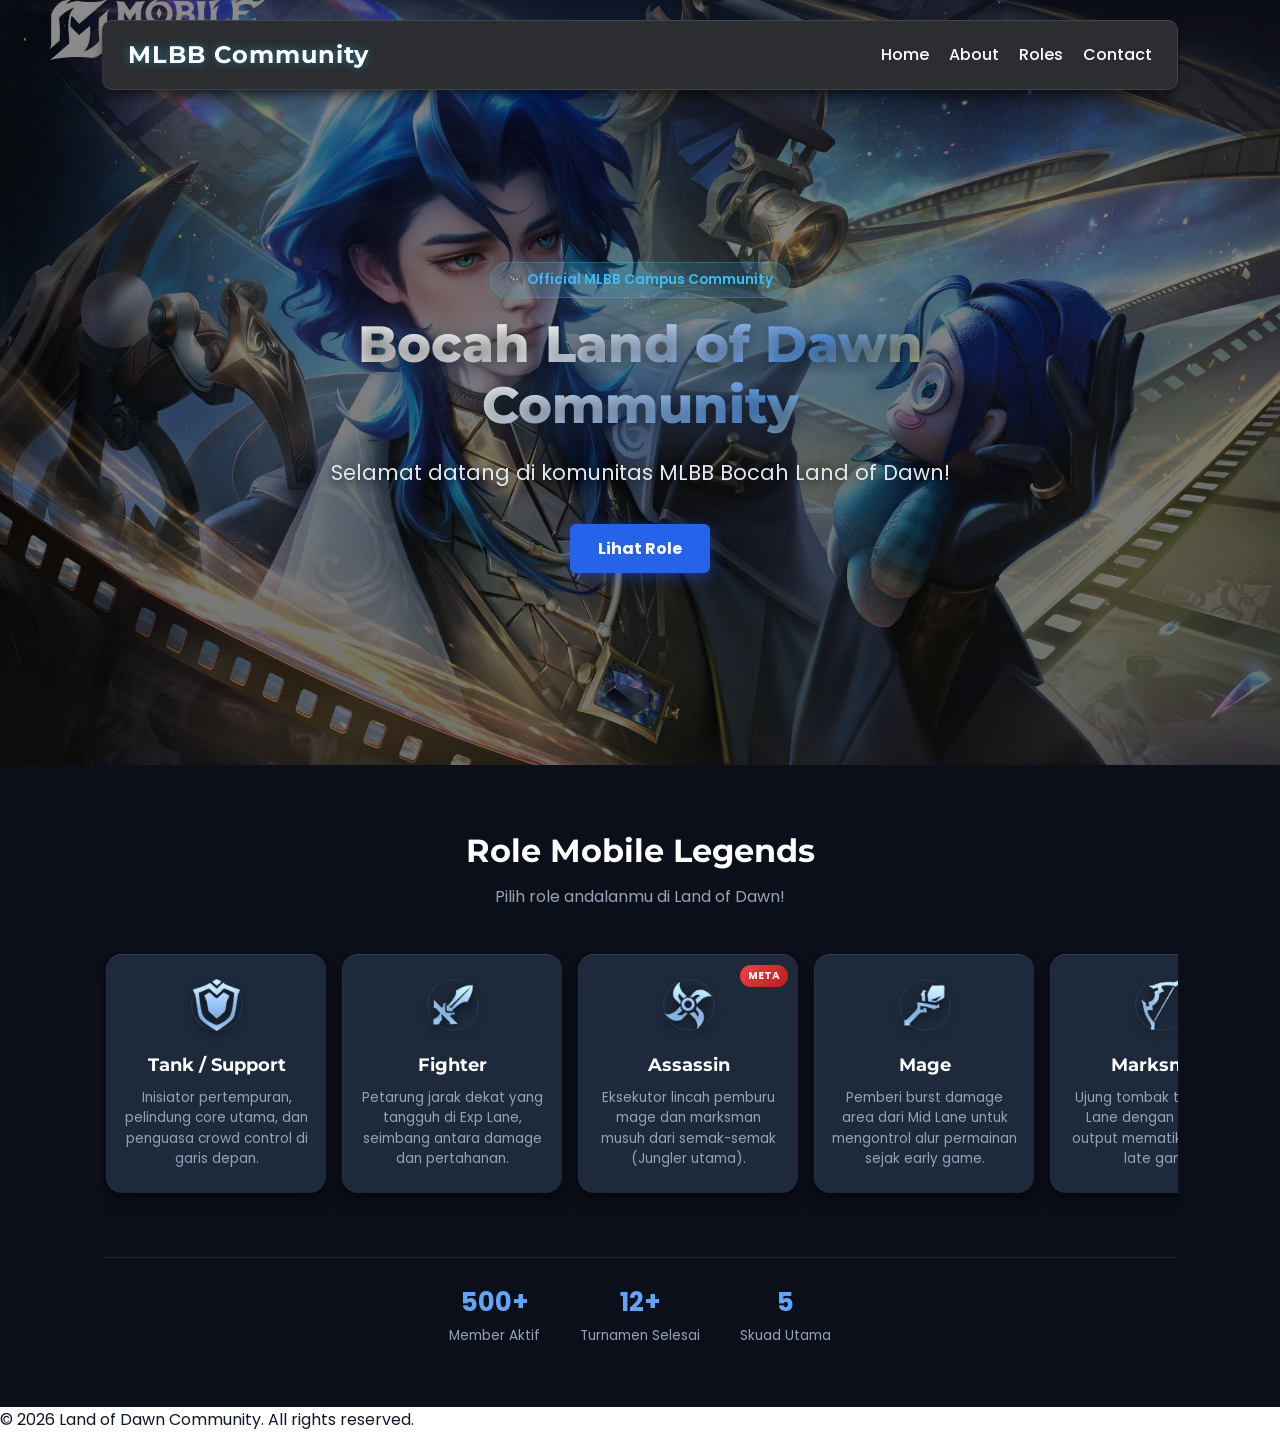
==== index.html @ 5ac80a94 "Selesaikan hero title gradient dan section roles" ====
<!DOCTYPE html>
<html lang="id">
<head>
    <meta charset="UTF-8">
    <meta name="viewport" content="width=device-width, initial-scale=1.0">
    <title>Land of Dawn Community</title>
    <!-- Google Fonts (Poppins & Montserrat) -->
    <link rel="preconnect" href="https://fonts.googleapis.com">
    <link rel="preconnect" href="https://fonts.gstatic.com" crossorigin>
    <link href="https://fonts.googleapis.com/css2?family=Montserrat:wght@700;800&family=Poppins:wght@400;500;600;700&display=swap" rel="stylesheet">
    <link rel="stylesheet" href="style.css">
</head>
<body>

    <!-- SECTION 1: HERO & NAVBAR (Tugas Kamu) -->
    <header class="hero-section">
        <nav class="navbar navbar-timbul">
            <div class="logo">MLBB Community</div>
            <ul class="nav-links">
                <li><a href="#home">Home</a></li>
                <li><a href="#about">About</a></li>
                <li><a href="#roles">Roles</a></li>
                <li><a href="#contact">Contact</a></li>
            </ul>
        </nav>
        <div class="hero-content">
            <span class="badge">🎮 Official MLBB Campus Community</span>
            <h1 class="hero-title">
    Bocah Land of Dawn <br>
    <span class="highlight-text">Community</span>
  </h1>
            <p class="hero-subtitle">Selamat datang di komunitas MLBB Bocah Land of Dawn!</p>
            <a href="#roles" class="btn">Lihat Role</a>
        </div>
    </header>

    <!-- SECTION 2: ABOUT (Tugas Teman 2) -->
    <section id="about" class="section">
        <!-- Nanti diisi Teman 2 -->
    </section>


   <!-- SECTION 3: MAIN CONTENT / ROLES (Tugas Kamu) -->
<!-- SECTION 3: MAIN CONTENT / ROLES -->
<section id="roles" class="section bg-light">
  <div class="container">
    
    <!-- Judul & Subtitle Section -->
    <h2 class="section-title">Role Mobile Legends</h2>
    <p class="section-subtitle">Pilih role andalanmu di Land of Dawn!</p>

    <!-- Grid Card Roles (Bisa Di-scroll ke Samping) -->
    <div class="roles-grid">
      
      <!-- 1. Tank / Support -->
      <div class="role-card content-card-timbul">
        <div class="role-icon">
          <img src="iconroles/Tank_Icon.webp" alt="Tank Role">
        </div>
        <h3>Tank / Support</h3>
        <p>Inisiator pertempuran, pelindung core utama, dan penguasa crowd control di garis depan.</p>
      </div>

      <!-- 2. Fighter -->
      <div class="role-card content-card-timbul">
        <div class="role-icon">
          <img src="iconroles/Fighter_Icon.webp" alt="Fighter Role">
        </div>
        <h3>Fighter</h3>
        <p>Petarung jarak dekat yang tangguh di Exp Lane, seimbang antara damage dan pertahanan.</p>
      </div>

      <!-- 3. Assassin -->
      <div class="role-card content-card-timbul">
        <span class="role-badge">META</span>
        <div class="role-icon">
          <img src="iconroles/Assassin_Icon.webp" alt="Assassin Role">
        </div>
        <h3>Assassin</h3>
        <p>Eksekutor lincah pemburu mage dan marksman musuh dari semak-semak (Jungler utama).</p>
      </div>

      <!-- 4. Mage -->
      <div class="role-card content-card-timbul">
        <div class="role-icon">
          <img src="iconroles/Mage_Icon.webp" alt="Mage Role">
        </div>
        <h3>Mage</h3>
        <p>Pemberi burst damage area dari Mid Lane untuk mengontrol alur permainan sejak early game.</p>
      </div>

      <!-- 5. Marksman -->
      <div class="role-card content-card-timbul">
        <div class="role-icon">
          <img src="iconroles/Marksman_Icon.webp" alt="Marksman Role">
        </div>
        <h3>Marksman</h3>
        <p>Ujung tombak tim di Gold Lane dengan damage output mematikan di fase late game.</p>
      </div>

    </div>

    <!-- Statistik Komunitas (Tambahan Opsional Biar Kelihatan Ramai) -->
    <div class="community-stats">
      <div class="stat-item">
        <h4>500+</h4>
        <p>Member Aktif</p>
      </div>
      <div class="stat-item">
        <h4>12+</h4>
        <p>Turnamen Selesai</p>
      </div>
      <div class="stat-item">
        <h4>5</h4>
        <p>Skuad Utama</p>
      </div>
    </div>

  </div>
</section>

    <!-- SECTION 4: CONTACT & FOOTER (Tugas Teman 2) -->
    <section id="contact" class="section">
        <!-- Nanti diisi Teman 2 -->
    </section>

    <footer>
        <p>&copy; 2026 Land of Dawn Community. All rights reserved.</p>
    </footer>

</body>
</html>
---- style.css ----
html {
    scroll-behavior: smooth;
}

* {
    margin: 0;
    padding: 0;
    box-sizing: border-box;
}

body {
    font-family: 'Poppins', sans-serif;
    background-color: #ffffff;
    color: #0f172a;
    line-height: 1.6;
}

h1, h2, h3, .logo {
    font-family: 'Montserrat', sans-serif;
}

.hero-section {
    /* Menambahkan gambar background dengan lapisan overlay warna gelap */
    background: linear-gradient(rgba(0, 0, 0, 0.45), rgba(0, 0, 0, 0.55)), 
                url('MLBBHERO1.jpg');
    background-size: cover;
    background-position: center;
    background-repeat: no-repeat;
    color: #ffffff;
    padding: 20px 8%;
    min-height: 85vh;
    display: flex;
    flex-direction: column;
    justify-content: space-between;
}

.navbar {
    display: flex;
    justify-content: space-between;
    align-items: center;
}

.logo {
    font-size: 1.5rem;
    font-weight: bold;
    letter-spacing: 1px;
}

.nav-links {
    display: flex;
    list-style: none;
    gap: 20px;
}

.nav-links a {
    color: #ffffff;
    text-decoration: none;
    font-weight: 500;
}

.hero-content {
    text-align: center;
    margin: auto 0;
}

.hero-content h1 {
    font-size: 2.8rem;
    margin-bottom: 15px;
}

.hero-content p {
    font-size: 1.2rem;
    margin-bottom: 25px;
    color: #e2e8f0;
}

.btn {
    display: inline-block;
    background-color: #2563eb;
    color: #ffffff;
    padding: 12px 28px;
    text-decoration: none;
    border-radius: 6px;
    font-weight: bold;
}

/* 1. Efek Blur & Transparan pada Navbar (Glassmorphism) */
.navbar {
    background: rgba(15, 23, 42, 0.6);
    backdrop-filter: blur(10px);
    position: sticky;
    top: 0;
    z-index: 100;
    padding: 15px 25px;
    border-radius: 12px;
    border: 1px solid rgba(255, 255, 255, 0.1);
}

/* 2. Animasi Line Garis di Bawah Menu Navbar Saat Di-hover */
.nav-links a {
    position: relative;
    padding-bottom: 5px;
}

.nav-links a::after {
    content: '';
    position: absolute;
    width: 0;
    height: 2px;
    bottom: 0;
    left: 0;
    background-color: #38bdf8;
    transition: width 0.3s ease;
}

.nav-links a:hover::after {
    width: 100%;
}

/* 3. Efek Glowing pada Logo */
.logo {
    text-shadow: 0 0 10px rgba(56, 189, 248, 0.5);
}

/* 4. Efek Card Glowing & Hover Melayang pada Tombol Utama */
.btn {
    box-shadow: 0 4px 14px 0 rgba(37, 99, 235, 0.39);
    transition: all 0.3s ease !important;
}

.btn:hover {
    transform: translateY(-3px);
    box-shadow: 0 6px 20px 0 rgba(37, 99, 235, 0.6);
}

/* 5. Gradient Text khusus Judul Utama */
.hero-content h1 {
  color: #ffffff;
  text-shadow: 0 0 10px #00f0ff, 
               0 0 20px #00f0ff, 
               0 4px 8px rgba(0, 0, 0, 0.9);
}

.badge {
    background: rgba(56, 189, 248, 0.15);
    color: #38bdf8;
    padding: 6px 16px;
    border-radius: 20px;
    font-size: 0.85rem;
    font-weight: 600;
    border: 1px solid rgba(56, 189, 248, 0.3);
    display: inline-block;
    margin-bottom: 15px;
}

/* 1. Kerapihan Tata Letak Teks Hero */
.hero-content {
    max-width: 800px;
    margin: auto;
    padding: 20px 0;
}

/* 2. Efek Glowing Halus pada Judul Utama */
.hero-content h1 {
    font-size: 3.2rem;
    font-weight: 800;
    text-shadow: 0 4px 20px rgba(0, 0, 0, 0.6);
    margin-bottom: 20px;
}

/* 3. Penyesuaian Subtitle */
.hero-content p {
    font-size: 1.3rem;
    color: #e2e8f0;
    text-shadow: 0 2px 10px rgba(0, 0, 0, 0.7);
    margin-bottom: 35px;
}

/* 4. Efek Tombol Interaktif saat Di-hover */
.btn {
    transition: all 0.3s ease;
    box-shadow: 0 4px 15px rgba(37, 99, 235, 0.4);
}

.btn:hover {
  transform: translateY(-2px);
  box-shadow: 0 0 15px rgba(59, 130, 246, 0.6);
  transition: all 0.2s ease;
}

/* 5. Supaya Tampilan Tetap Rapi di Layar HP (Responsif) */
@media (max-width: 768px) {
    .navbar {
        flex-direction: column;
        gap: 15px;
    }
    
    .hero-content h1 {
        font-size: 2.2rem;
    }
    
    .hero-content p {
        font-size: 1rem;
    }
}

/* Efek Timbul untuk Navbar / Card */
.navbar-timbul {
  background-color: #2b2d31;
  border-radius: 10px;
  
  /* Garis tipis terang di atas untuk efek pantulan cahaya */
  border-top: 1px solid rgba(255, 255, 255, 0.12);
  border-left: 1px solid rgba(255, 255, 255, 0.04);
  
  /* Shadow untuk efek timbul/melayang */
  box-shadow: 
    0 4px 6px -1px rgba(0, 0, 0, 0.3),
    0 10px 15px -3px rgba(0, 0, 0, 0.4);
}

/* Styling Judul Utama Hero biar Tidak Polos */
.hero-title {
  font-size: 3.2rem;
  font-weight: 800;
  line-height: 1.2;
  margin-bottom: 16px;
  
  /* Efek Gradient Warna (Kuning Emas ke Biru Cyan / Putih) */
  background: linear-gradient(135deg, #ffffff 30%, #60a5fa 70%, #fbbf24 100%);
  -webkit-background-clip: text;
  -webkit-text-fill-color: transparent;
  
  /* Bayangan Cahaya (Glow Effect) */
  filter: drop-shadow(0 0 20px rgba(96, 165, 250, 0.4));
}

/* Subtitle Keterangan di Bawah Judul */
.hero-subtitle {
  font-size: 1.15rem;
  color: #cbd5e1;
  text-shadow: 0 2px 4px rgba(0, 0, 0, 0.8);
  margin-bottom: 24px;
}

/* Tombol Lihat Role biar Menyala Pas Di-hover */
.hero-btn {
  background: linear-gradient(135deg, #2563eb, #1d4ed8);
  color: #ffffff;
  font-weight: 600;
  padding: 12px 28px;
  border-radius: 8px;
  border: 1px solid rgba(255, 255, 255, 0.2);
  box-shadow: 0 4px 14px rgba(37, 99, 235, 0.4);
  transition: all 0.3s ease;
  cursor: pointer;
}

.hero-btn:hover {
  transform: translateY(-2px);
  box-shadow: 0 6px 20px rgba(37, 99, 235, 0.7);
  background: linear-gradient(135deg, #3b82f6, #2563eb);
}

/* ==================== SECTION 2: CONTACT & FOOTER ==================== */

/* ==================== SECTION 3: ROLES (FULL FIX) ==================== */
#roles.bg-light {
  background-color: #0b0f19 !important; /* Latar belakang dark mode */
  padding: 60px 8%;
}

.section-title {
  font-size: 2rem;
  font-weight: 700;
  text-align: center;
  margin-bottom: 8px;
  color: #ffffff;
}

.section-subtitle {
  text-align: center;
  color: #94a3b8;
  margin-bottom: 32px;
}

/* Horizontal Scroll Container */
.roles-grid {
  display: flex;
  overflow-x: auto;
  gap: 16px;
  padding: 12px 4px 24px 4px;
  scroll-behavior: smooth;
  -webkit-overflow-scrolling: touch;
}

/* Base Card Timbul */
.roles-grid .content-card-timbul {
  flex: 0 0 220px;
  background-color: #1e293b;
  border-radius: 16px;
  padding: 24px 16px;
  text-align: center;
  position: relative;
  border-top: 1px solid rgba(255, 255, 255, 0.1);
  border-left: 1px solid rgba(255, 255, 255, 0.04);
  box-shadow: 0 4px 6px -1px rgba(0, 0, 0, 0.3), 0 10px 15px -3px rgba(0, 0, 0, 0.4);
  transition: transform 0.3s ease, border-color 0.3s ease, box-shadow 0.3s ease;
}

/* Ukuran Gambar Ikon PNG */
.role-icon img {
  width: 52px;
  height: 52px;
  object-fit: contain;
  margin-bottom: 12px;
  filter: drop-shadow(0 4px 6px rgba(0, 0, 0, 0.6));
}

.role-card h3 {
  font-size: 1.15rem;
  margin-bottom: 8px;
  color: #ffffff;
}

.role-card p {
  font-size: 0.85rem;
  color: #94a3b8;
  line-height: 1.5;
}

/* Badge META */
.role-badge {
  position: absolute;
  top: 10px;
  right: 10px;
  background: linear-gradient(135deg, #ef4444, #b91c1c);
  color: white;
  font-size: 0.65rem;
  font-weight: bold;
  padding: 3px 8px;
  border-radius: 20px;
  text-transform: uppercase;
}

/* Efek Glow Hover Khas Warna MLBB */
.role-card:nth-child(1):hover { transform: translateY(-6px); border-color: #10b981; box-shadow: 0 10px 25px rgba(16, 185, 129, 0.3); }
.role-card:nth-child(2):hover { transform: translateY(-6px); border-color: #ef4444; box-shadow: 0 10px 25px rgba(239, 68, 68, 0.3); }
.role-card:nth-child(3):hover { transform: translateY(-6px); border-color: #a855f7; box-shadow: 0 10px 25px rgba(168, 85, 247, 0.3); }
.role-card:nth-child(4):hover { transform: translateY(-6px); border-color: #06b6d4; box-shadow: 0 10px 25px rgba(6, 182, 212, 0.3); }
.role-card:nth-child(5):hover { transform: translateY(-6px); border-color: #eab308; box-shadow: 0 10px 25px rgba(234, 179, 8, 0.3); }

/* Scrollbar Custom */
.roles-grid::-webkit-scrollbar { height: 6px; }
.roles-grid::-webkit-scrollbar-track { background: rgba(255, 255, 255, 0.05); border-radius: 10px; }
.roles-grid::-webkit-scrollbar-thumb { background: #3b82f6; border-radius: 10px; }

/* Section Stats */
.community-stats {
  display: flex;
  justify-content: center;
  gap: 40px;
  margin-top: 40px;
  padding-top: 24px;
  border-top: 1px solid rgba(255, 255, 255, 0.08);
}
.stat-item { text-align: center; }
.stat-item h4 { font-size: 1.6rem; color: #60a5fa; margin-bottom: 2px; }
.stat-item p { font-size: 0.85rem; color: #94a3b8; }
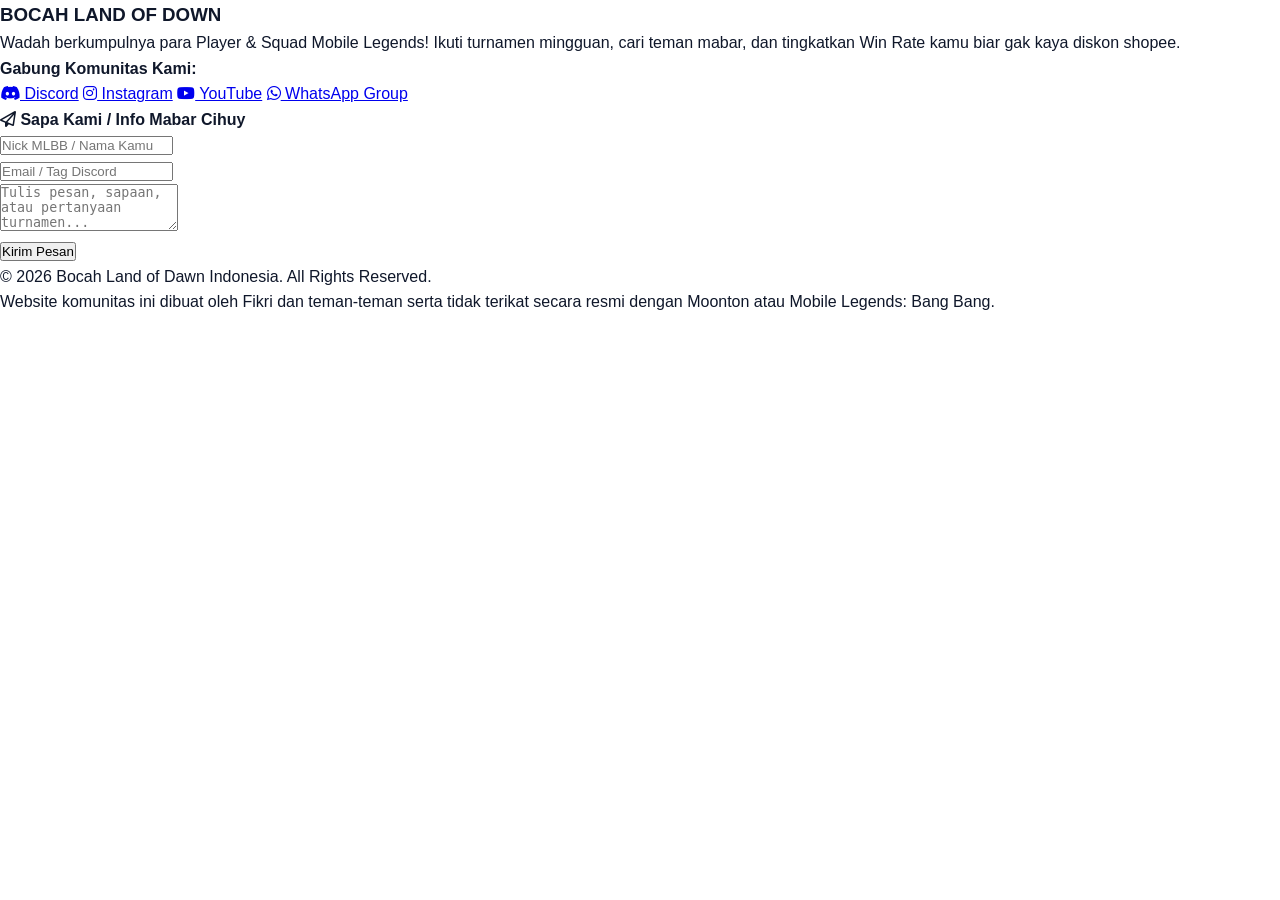
==== commit 67a98956: "Update index.html" ====
--- a/index.html
+++ b/index.html
@@ -1,132 +1,63 @@
-<!DOCTYPE html>
-<html lang="id">
-<head>
-    <meta charset="UTF-8">
-    <meta name="viewport" content="width=device-width, initial-scale=1.0">
-    <title>Land of Dawn Community</title>
-    <!-- Google Fonts (Poppins & Montserrat) -->
-    <link rel="preconnect" href="https://fonts.googleapis.com">
-    <link rel="preconnect" href="https://fonts.gstatic.com" crossorigin>
-    <link href="https://fonts.googleapis.com/css2?family=Montserrat:wght@700;800&family=Poppins:wght@400;500;600;700&display=swap" rel="stylesheet">
-    <link rel="stylesheet" href="style.css">
-</head>
-<body>
-
-    <!-- SECTION 1: HERO & NAVBAR (Tugas Kamu) -->
-    <header class="hero-section">
-        <nav class="navbar navbar-timbul">
-            <div class="logo">MLBB Community</div>
-            <ul class="nav-links">
-                <li><a href="#home">Home</a></li>
-                <li><a href="#about">About</a></li>
-                <li><a href="#roles">Roles</a></li>
-                <li><a href="#contact">Contact</a></li>
-            </ul>
-        </nav>
-        <div class="hero-content">
-            <span class="badge">🎮 Official MLBB Campus Community</span>
-            <h1 class="hero-title">
-    Bocah Land of Dawn <br>
-    <span class="highlight-text">Community</span>
-  </h1>
-            <p class="hero-subtitle">Selamat datang di komunitas MLBB Bocah Land of Dawn!</p>
-            <a href="#roles" class="btn">Lihat Role</a>
-        </div>
-    </header>
-
-    <!-- SECTION 2: ABOUT (Tugas Teman 2) -->
-    <section id="about" class="section">
-        <!-- Nanti diisi Teman 2 -->
-    </section>
-
-
-   <!-- SECTION 3: MAIN CONTENT / ROLES (Tugas Kamu) -->
-<!-- SECTION 3: MAIN CONTENT / ROLES -->
-<section id="roles" class="section bg-light">
-  <div class="container">
-    
-    <!-- Judul & Subtitle Section -->
-    <h2 class="section-title">Role Mobile Legends</h2>
-    <p class="section-subtitle">Pilih role andalanmu di Land of Dawn!</p>
-
-    <!-- Grid Card Roles (Bisa Di-scroll ke Samping) -->
-    <div class="roles-grid">
-      
-      <!-- 1. Tank / Support -->
-      <div class="role-card content-card-timbul">
-        <div class="role-icon">
-          <img src="iconroles/Tank_Icon.webp" alt="Tank Role">
-        </div>
-        <h3>Tank / Support</h3>
-        <p>Inisiator pertempuran, pelindung core utama, dan penguasa crowd control di garis depan.</p>
-      </div>
-
-      <!-- 2. Fighter -->
-      <div class="role-card content-card-timbul">
-        <div class="role-icon">
-          <img src="iconroles/Fighter_Icon.webp" alt="Fighter Role">
-        </div>
-        <h3>Fighter</h3>
-        <p>Petarung jarak dekat yang tangguh di Exp Lane, seimbang antara damage dan pertahanan.</p>
-      </div>
-
-      <!-- 3. Assassin -->
-      <div class="role-card content-card-timbul">
-        <span class="role-badge">META</span>
-        <div class="role-icon">
-          <img src="iconroles/Assassin_Icon.webp" alt="Assassin Role">
-        </div>
-        <h3>Assassin</h3>
-        <p>Eksekutor lincah pemburu mage dan marksman musuh dari semak-semak (Jungler utama).</p>
-      </div>
-
-      <!-- 4. Mage -->
-      <div class="role-card content-card-timbul">
-        <div class="role-icon">
-          <img src="iconroles/Mage_Icon.webp" alt="Mage Role">
-        </div>
-        <h3>Mage</h3>
-        <p>Pemberi burst damage area dari Mid Lane untuk mengontrol alur permainan sejak early game.</p>
-      </div>
-
-      <!-- 5. Marksman -->
-      <div class="role-card content-card-timbul">
-        <div class="role-icon">
-          <img src="iconroles/Marksman_Icon.webp" alt="Marksman Role">
-        </div>
-        <h3>Marksman</h3>
-        <p>Ujung tombak tim di Gold Lane dengan damage output mematikan di fase late game.</p>
-      </div>
-
-    </div>
-
-    <!-- Statistik Komunitas (Tambahan Opsional Biar Kelihatan Ramai) -->
-    <div class="community-stats">
-      <div class="stat-item">
-        <h4>500+</h4>
-        <p>Member Aktif</p>
-      </div>
-      <div class="stat-item">
-        <h4>12+</h4>
-        <p>Turnamen Selesai</p>
-      </div>
-      <div class="stat-item">
-        <h4>5</h4>
-        <p>Skuad Utama</p>
-      </div>
-    </div>
-
-  </div>
-</section>
-
-    <!-- SECTION 4: CONTACT & FOOTER (Tugas Teman 2) -->
-    <section id="contact" class="section">
-        <!-- Nanti diisi Teman 2 -->
-    </section>
-
-    <footer>
-        <p>&copy; 2026 Land of Dawn Community. All rights reserved.</p>
-    </footer>
-
-</body>
-</html>+<!DOCTYPE html>
+<html lang="id">
+<head>
+  <meta charset="UTF-8">
+  <meta name="viewport" content="width=device-width, initial-scale=1.0">
+  <title>MLBB Community Footer</title>
+  <!-- Import FontAwesome untuk Ikon Sosial Media -->
+  <link rel="stylesheet" href="https://cdnjs.cloudflare.com/ajax/libs/font-awesome/6.4.0/css/all.min.css">
+  <!-- Hubungkan File CSS Eksternal -->
+  <link rel="stylesheet" href="style.css">
+</head>
+<body>
+
+  <!-- Bagian Footer -->
+  <footer class="mlbb-footer">
+    <div class="footer-container">
+      
+      <!-- Kolom Kontak & Sosial Media -->
+      <div class="footer-col brand-col">
+        <h3>BOCAH <span>LAND OF DOWN</span></h3>
+        <p class="community-desc">
+          Wadah berkumpulnya para Player & Squad Mobile Legends! Ikuti turnamen mingguan, cari teman mabar, dan tingkatkan Win Rate kamu biar gak kaya diskon shopee.
+        </p>
+        
+        <h4 class="social-title">Gabung Komunitas Kami:</h4>
+        <div class="social-links">
+          <a href="#" class="social-card"><i class="fab fa-discord"></i> Discord</a>
+          <a href="#" class="social-card"><i class="fab fa-instagram"></i> Instagram</a>
+          <a href="#" class="social-card"><i class="fab fa-youtube"></i> YouTube</a>
+          <a href="#" class="social-card"><i class="fab fa-whatsapp"></i> WhatsApp Group</a>
+        </div>
+      </div>
+
+      <!-- Kolom Form Sapaan / Pertanyaan -->
+      <div class="footer-col form-col">
+        <h4 class="form-title"><i class="far fa-paper-plane"></i> Sapa Kami / Info Mabar Cihuy</h4>
+        <form class="footer-form" action="#" method="POST">
+          <div class="input-group">
+            <input type="text" placeholder="Nick MLBB / Nama Kamu" required>
+          </div>
+          <div class="input-group">
+            <input type="text" placeholder="Email / Tag Discord" required>
+          </div>
+          <div class="input-group">
+            <textarea rows="3" placeholder="Tulis pesan, sapaan, atau pertanyaan turnamen..." required></textarea>
+          </div>
+          <button type="submit" class="btn-submit">Kirim Pesan</button>
+        </form>
+      </div>
+
+    </div>
+
+    <!-- Bagian Paling Bawah (Bottom Bar) -->
+    <div class="footer-bottom">
+      <p>&copy; 2026 Bocah Land of Dawn Indonesia. All Rights Reserved.</p>
+      <p class="disclaimer">
+        Website komunitas ini dibuat oleh Fikri dan teman-teman serta tidak terikat secara resmi dengan Moonton atau Mobile Legends: Bang Bang.
+      </p>
+    </div>
+  </footer>
+
+</body>
+</html>
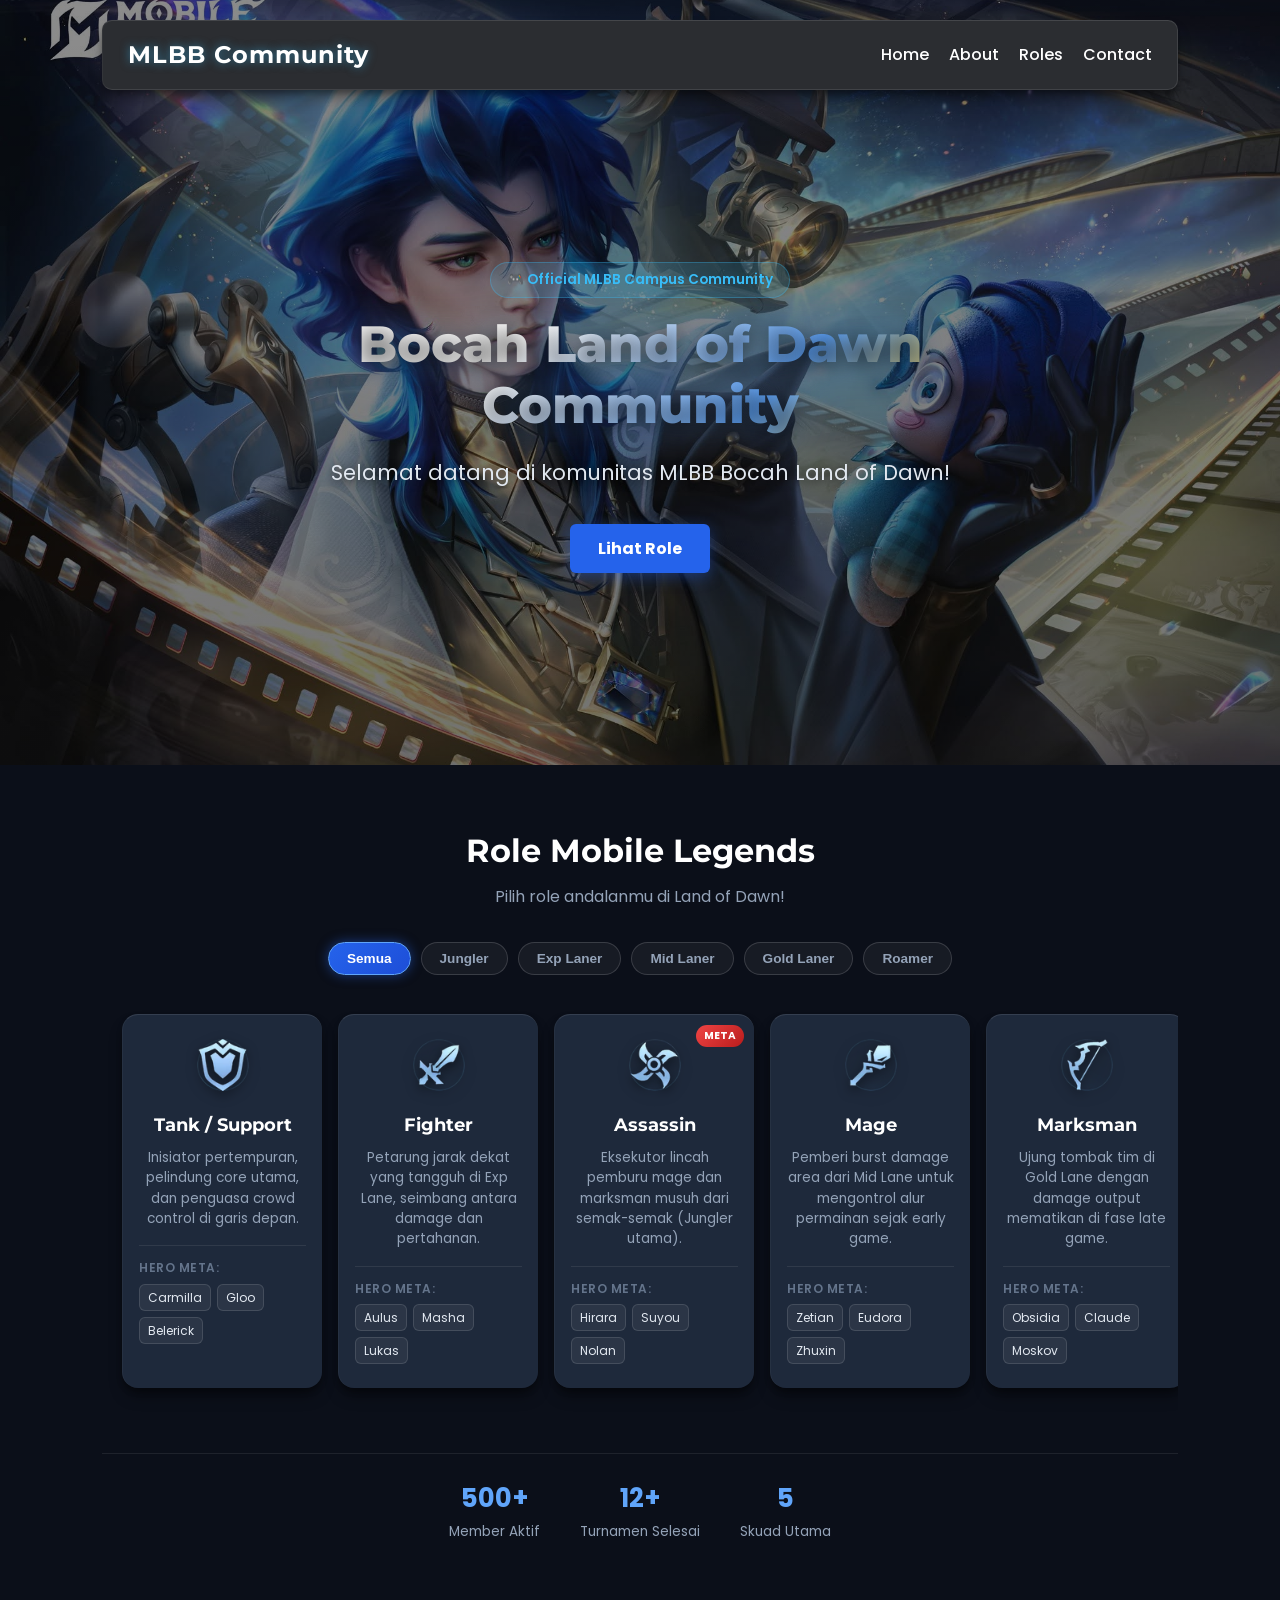
==== commit d336bab8: "Selesaikan fitur filter roles dan perbaiki responsivitas layout" ====
--- a/index.html
+++ b/index.html
@@ -1,63 +1,212 @@
-<!DOCTYPE html>
-<html lang="id">
-<head>
-  <meta charset="UTF-8">
-  <meta name="viewport" content="width=device-width, initial-scale=1.0">
-  <title>MLBB Community Footer</title>
-  <!-- Import FontAwesome untuk Ikon Sosial Media -->
-  <link rel="stylesheet" href="https://cdnjs.cloudflare.com/ajax/libs/font-awesome/6.4.0/css/all.min.css">
-  <!-- Hubungkan File CSS Eksternal -->
-  <link rel="stylesheet" href="style.css">
-</head>
-<body>
-
-  <!-- Bagian Footer -->
-  <footer class="mlbb-footer">
-    <div class="footer-container">
-      
-      <!-- Kolom Kontak & Sosial Media -->
-      <div class="footer-col brand-col">
-        <h3>BOCAH <span>LAND OF DOWN</span></h3>
-        <p class="community-desc">
-          Wadah berkumpulnya para Player & Squad Mobile Legends! Ikuti turnamen mingguan, cari teman mabar, dan tingkatkan Win Rate kamu biar gak kaya diskon shopee.
-        </p>
-        
-        <h4 class="social-title">Gabung Komunitas Kami:</h4>
-        <div class="social-links">
-          <a href="#" class="social-card"><i class="fab fa-discord"></i> Discord</a>
-          <a href="#" class="social-card"><i class="fab fa-instagram"></i> Instagram</a>
-          <a href="#" class="social-card"><i class="fab fa-youtube"></i> YouTube</a>
-          <a href="#" class="social-card"><i class="fab fa-whatsapp"></i> WhatsApp Group</a>
-        </div>
-      </div>
-
-      <!-- Kolom Form Sapaan / Pertanyaan -->
-      <div class="footer-col form-col">
-        <h4 class="form-title"><i class="far fa-paper-plane"></i> Sapa Kami / Info Mabar Cihuy</h4>
-        <form class="footer-form" action="#" method="POST">
-          <div class="input-group">
-            <input type="text" placeholder="Nick MLBB / Nama Kamu" required>
-          </div>
-          <div class="input-group">
-            <input type="text" placeholder="Email / Tag Discord" required>
-          </div>
-          <div class="input-group">
-            <textarea rows="3" placeholder="Tulis pesan, sapaan, atau pertanyaan turnamen..." required></textarea>
-          </div>
-          <button type="submit" class="btn-submit">Kirim Pesan</button>
-        </form>
-      </div>
-
-    </div>
-
-    <!-- Bagian Paling Bawah (Bottom Bar) -->
-    <div class="footer-bottom">
-      <p>&copy; 2026 Bocah Land of Dawn Indonesia. All Rights Reserved.</p>
-      <p class="disclaimer">
-        Website komunitas ini dibuat oleh Fikri dan teman-teman serta tidak terikat secara resmi dengan Moonton atau Mobile Legends: Bang Bang.
-      </p>
-    </div>
-  </footer>
-
-</body>
-</html>
+<!DOCTYPE html>
+<html lang="id">
+<head>
+    <meta charset="UTF-8">
+    <meta name="viewport" content="width=device-width, initial-scale=1.0">
+    <title>Land of Dawn Community</title>
+    <!-- Google Fonts (Poppins & Montserrat) -->
+    <link rel="preconnect" href="https://fonts.googleapis.com">
+    <link rel="preconnect" href="https://fonts.gstatic.com" crossorigin>
+    <link href="https://fonts.googleapis.com/css2?family=Montserrat:wght@700;800&family=Poppins:wght@400;500;600;700&display=swap" rel="stylesheet">
+    <link rel="stylesheet" href="style.css">
+</head>
+<body>
+
+    <!-- SECTION 1: HERO & NAVBAR (Tugas Kamu) -->
+    <header class="hero-section">
+        <nav class="navbar navbar-timbul">
+            <div class="logo">MLBB Community</div>
+            <ul class="nav-links">
+                <li><a href="#home">Home</a></li>
+                <li><a href="#about">About</a></li>
+                <li><a href="#roles">Roles</a></li>
+                <li><a href="#contact">Contact</a></li>
+            </ul>
+        </nav>
+        <div class="hero-content">
+            <span class="badge">🎮 Official MLBB Campus Community</span>
+            <h1 class="hero-title">
+    Bocah Land of Dawn <br>
+    <span class="highlight-text">Community</span>
+  </h1>
+            <p class="hero-subtitle">Selamat datang di komunitas MLBB Bocah Land of Dawn!</p>
+            <a href="#roles" class="btn">Lihat Role</a>
+        </div>
+    </header>
+
+    <!-- SECTION 2: ABOUT (Tugas Teman 2) -->
+    <section id="about" class="section">
+        <!-- Nanti diisi Teman 2 -->
+    </section>
+
+
+   <!-- SECTION 3: MAIN CONTENT / ROLES (Tugas Kamu) -->
+<!-- SECTION 3: MAIN CONTENT / ROLES -->
+<section id="roles" class="section bg-light">
+  <div class="container">
+    
+    <!-- Judul & Subtitle Section -->
+    <h2 class="section-title">Role Mobile Legends</h2>
+    <p class="section-subtitle">Pilih role andalanmu di Land of Dawn!</p>
+
+    <!-- Filter Buttons -->
+<div class="filter-container">
+  <button class="filter-btn active" data-filter="all">Semua</button>
+  <button class="filter-btn" data-filter="Jungler">Jungler</button>
+  <button class="filter-btn" data-filter="Exp Laner">Exp Laner</button>
+  <button class="filter-btn" data-filter="Mid Laner">Mid Laner</button>
+  <button class="filter-btn" data-filter="Gold Laner">Gold Laner</button>
+  <button class="filter-btn" data-filter="Roamer">Roamer</button>
+</div>
+
+    <!-- Grid Card Roles (Bisa Di-scroll ke Samping) -->
+    <div class="roles-grid">
+      
+      <!-- 1. Tank / Support -->
+      <div class="role-card content-card-timbul" data-category="Roamer">
+        <div class="role-icon">
+          <img src="iconroles/Tank_Icon.webp" alt="Tank Role">
+        </div>
+        <h3>Tank / Support</h3>
+        <p>Inisiator pertempuran, pelindung core utama, dan penguasa crowd control di garis depan.</p>
+        <div class="meta-heroes">
+    <span>Hero META:</span>
+    <div class="hero-tags">
+      <span class="hero-tag">Carmilla</span>
+      <span class="hero-tag">Gloo</span>
+      <span class="hero-tag">Belerick</span>
+    </div>
+  </div>
+      </div>
+
+      <!-- 2. Fighter -->
+      <div class="role-card content-card-timbul" data-category="Exp Laner">
+        <div class="role-icon">
+          <img src="iconroles/Fighter_Icon.webp" alt="Fighter Role">
+        </div>
+        <h3>Fighter</h3>
+        <p>Petarung jarak dekat yang tangguh di Exp Lane, seimbang antara damage dan pertahanan.</p>
+        <div class="meta-heroes">
+    <span>Hero META:</span>
+    <div class="hero-tags">
+      <span class="hero-tag">Aulus</span>
+      <span class="hero-tag">Masha</span>
+      <span class="hero-tag">Lukas</span>
+    </div>
+  </div>
+      </div>
+
+      <!-- 3. Assassin -->
+      <div class="role-card content-card-timbul" data-category="Jungler">
+        <span class="role-badge">META</span>
+        <div class="role-icon">
+          <img src="iconroles/Assassin_Icon.webp" alt="Assassin Role">
+        </div>
+        <h3>Assassin</h3>
+        <p>Eksekutor lincah pemburu mage dan marksman musuh dari semak-semak (Jungler utama).</p>
+        <div class="meta-heroes">
+    <span>Hero META:</span>
+    <div class="hero-tags">
+      <span class="hero-tag">Hirara</span>
+      <span class="hero-tag">Suyou</span>
+      <span class="hero-tag">Nolan</span>
+    </div>
+  </div>
+      </div>
+
+      <!-- 4. Mage -->
+      <div class="role-card content-card-timbul" data-category="Mid Laner">
+        <div class="role-icon">
+          <img src="iconroles/Mage_Icon.webp" alt="Mage Role">
+        </div>
+        <h3>Mage</h3>
+        <p>Pemberi burst damage area dari Mid Lane untuk mengontrol alur permainan sejak early game.</p>
+        <div class="meta-heroes">
+    <span>Hero META:</span>
+    <div class="hero-tags">
+      <span class="hero-tag">Zetian</span>
+      <span class="hero-tag">Eudora</span>
+      <span class="hero-tag">Zhuxin</span>
+    </div>
+  </div>
+      </div>
+
+      <!-- 5. Marksman -->
+      <div class="role-card content-card-timbul" data-category="Gold Laner">
+        <div class="role-icon">
+          <img src="iconroles/Marksman_Icon.webp" alt="Marksman Role">
+        </div>
+        <h3>Marksman</h3>
+        <p>Ujung tombak tim di Gold Lane dengan damage output mematikan di fase late game.</p>
+        <div class="meta-heroes">
+    <span>Hero META:</span>
+    <div class="hero-tags">
+      <span class="hero-tag">Obsidia</span>
+      <span class="hero-tag">Claude</span>
+      <span class="hero-tag">Moskov</span>
+    </div>
+  </div>
+      </div>
+
+    </div>
+
+    <!-- Statistik Komunitas (Tambahan Opsional Biar Kelihatan Ramai) -->
+    <div class="community-stats">
+      <div class="stat-item">
+        <h4>500+</h4>
+        <p>Member Aktif</p>
+      </div>
+      <div class="stat-item">
+        <h4>12+</h4>
+        <p>Turnamen Selesai</p>
+      </div>
+      <div class="stat-item">
+        <h4>5</h4>
+        <p>Skuad Utama</p>
+      </div>
+    </div>
+
+  </div>
+</section>
+
+    <!-- SECTION 4: CONTACT & FOOTER (Tugas Teman 2) -->
+    <section id="contact" class="section">
+        <!-- Nanti diisi Teman 2 -->
+    </section>
+
+    <footer>
+        <p>&copy; 2026 Land of Dawn Community. All rights reserved.</p>
+    </footer>
+
+    <script>
+    const filterBtns = document.querySelectorAll('.filter-btn');
+    const roleCards = document.querySelectorAll('.role-card');
+
+    filterBtns.forEach(btn => {
+      btn.addEventListener('click', () => {
+        // 1. Ubah class active pada tombol
+        filterBtns.forEach(b => b.classList.remove('active'));
+        btn.classList.add('active');
+
+        // 2. Filter card berdasarkan data-category
+        const filterValue = btn.getAttribute('data-filter');
+
+        roleCards.forEach(card => {
+          const cardCategory = card.getAttribute('data-category');
+          
+          // Memastikan pembandingan tidak masalah walau beda huruf besar/kecil
+          if (
+            filterValue === 'all' || 
+            (cardCategory && cardCategory.trim().toLowerCase() === filterValue.trim().toLowerCase())
+          ) {
+            card.classList.remove('hide');
+          } else {
+            card.classList.add('hide');
+          }
+        });
+      });
+    });
+  </script>
+
+</body>
+</html>
--- a/style.css
+++ b/style.css
@@ -287,11 +287,13 @@
 /* Horizontal Scroll Container */
 .roles-grid {
   display: flex;
+  justify-content: safe center; /* Mencegah card di ujung terpotong saat layar sempit */
+  gap: 16px;
   overflow-x: auto;
-  gap: 16px;
-  padding: 12px 4px 24px 4px;
+  padding: 15px 20px 25px 20px; /* Memberi ruang di kiri, kanan, atas, dan bawah card */
   scroll-behavior: smooth;
-  -webkit-overflow-scrolling: touch;
+  width: 100%;
+  box-sizing: border-box;
 }
 
 /* Base Card Timbul */
@@ -317,6 +319,13 @@
   filter: drop-shadow(0 4px 6px rgba(0, 0, 0, 0.6));
 }
 
+.role-card {
+  flex: 0 0 200px; /* Ukuran dilepas sedikit jadi 200px biar lebih pas di layar */
+  max-width: 200px;
+  width: 100%;
+  box-sizing: border-box;
+}
+
 .role-card h3 {
   font-size: 1.15rem;
   margin-bottom: 8px;
@@ -366,4 +375,85 @@
 }
 .stat-item { text-align: center; }
 .stat-item h4 { font-size: 1.6rem; color: #60a5fa; margin-bottom: 2px; }
-.stat-item p { font-size: 0.85rem; color: #94a3b8; }+.stat-item p { font-size: 0.85rem; color: #94a3b8; }
+
+/* Container Hero META di Card */
+.meta-heroes {
+  margin-top: 16px;
+  padding-top: 12px;
+  border-top: 1px solid rgba(255, 255, 255, 0.08);
+  text-align: left;
+}
+
+.meta-heroes > span {
+  display: block;
+  font-size: 0.75rem;
+  color: #64748b;
+  margin-bottom: 6px;
+  text-transform: uppercase;
+  letter-spacing: 0.5px;
+  font-weight: 600;
+}
+
+.hero-tags {
+  display: flex;
+  flex-wrap: wrap;
+  gap: 6px;
+}
+
+.hero-tag {
+  background: rgba(255, 255, 255, 0.06);
+  border: 1px solid rgba(255, 255, 255, 0.12);
+  color: #e2e8f0;
+  font-size: 0.75rem;
+  padding: 3px 8px;
+  border-radius: 6px;
+  transition: all 0.2s ease;
+}
+
+.hero-tag:hover {
+  background: rgba(59, 130, 246, 0.2);
+  border-color: #60a5fa;
+  color: #60a5fa;
+}
+
+/* Container Tombol Filter */
+.filter-container {
+  display: flex;
+  justify-content: center;
+  gap: 10px;
+  margin-bottom: 24px;
+  flex-wrap: wrap;
+}
+
+/* Styling Dasar Tombol Filter */
+.filter-btn {
+  background: rgba(255, 255, 255, 0.05);
+  border: 1px solid rgba(255, 255, 255, 0.15);
+  color: #94a3b8;
+  padding: 8px 18px;
+  border-radius: 20px;
+  font-size: 0.85rem;
+  font-weight: 600;
+  cursor: pointer;
+  transition: all 0.3s ease;
+}
+
+.filter-btn:hover {
+  background: rgba(59, 130, 246, 0.2);
+  color: #ffffff;
+  border-color: #3b82f6;
+}
+
+/* Tombol Aktif / Terpilih */
+.filter-btn.active {
+  background: linear-gradient(135deg, #2563eb, #1d4ed8);
+  color: #ffffff;
+  border-color: #60a5fa;
+  box-shadow: 0 0 12px rgba(37, 99, 235, 0.5);
+}
+
+/* Class untuk Menyembunyikan Card saat Filter Aktif */
+.role-card.hide {
+  display: none !important;
+}
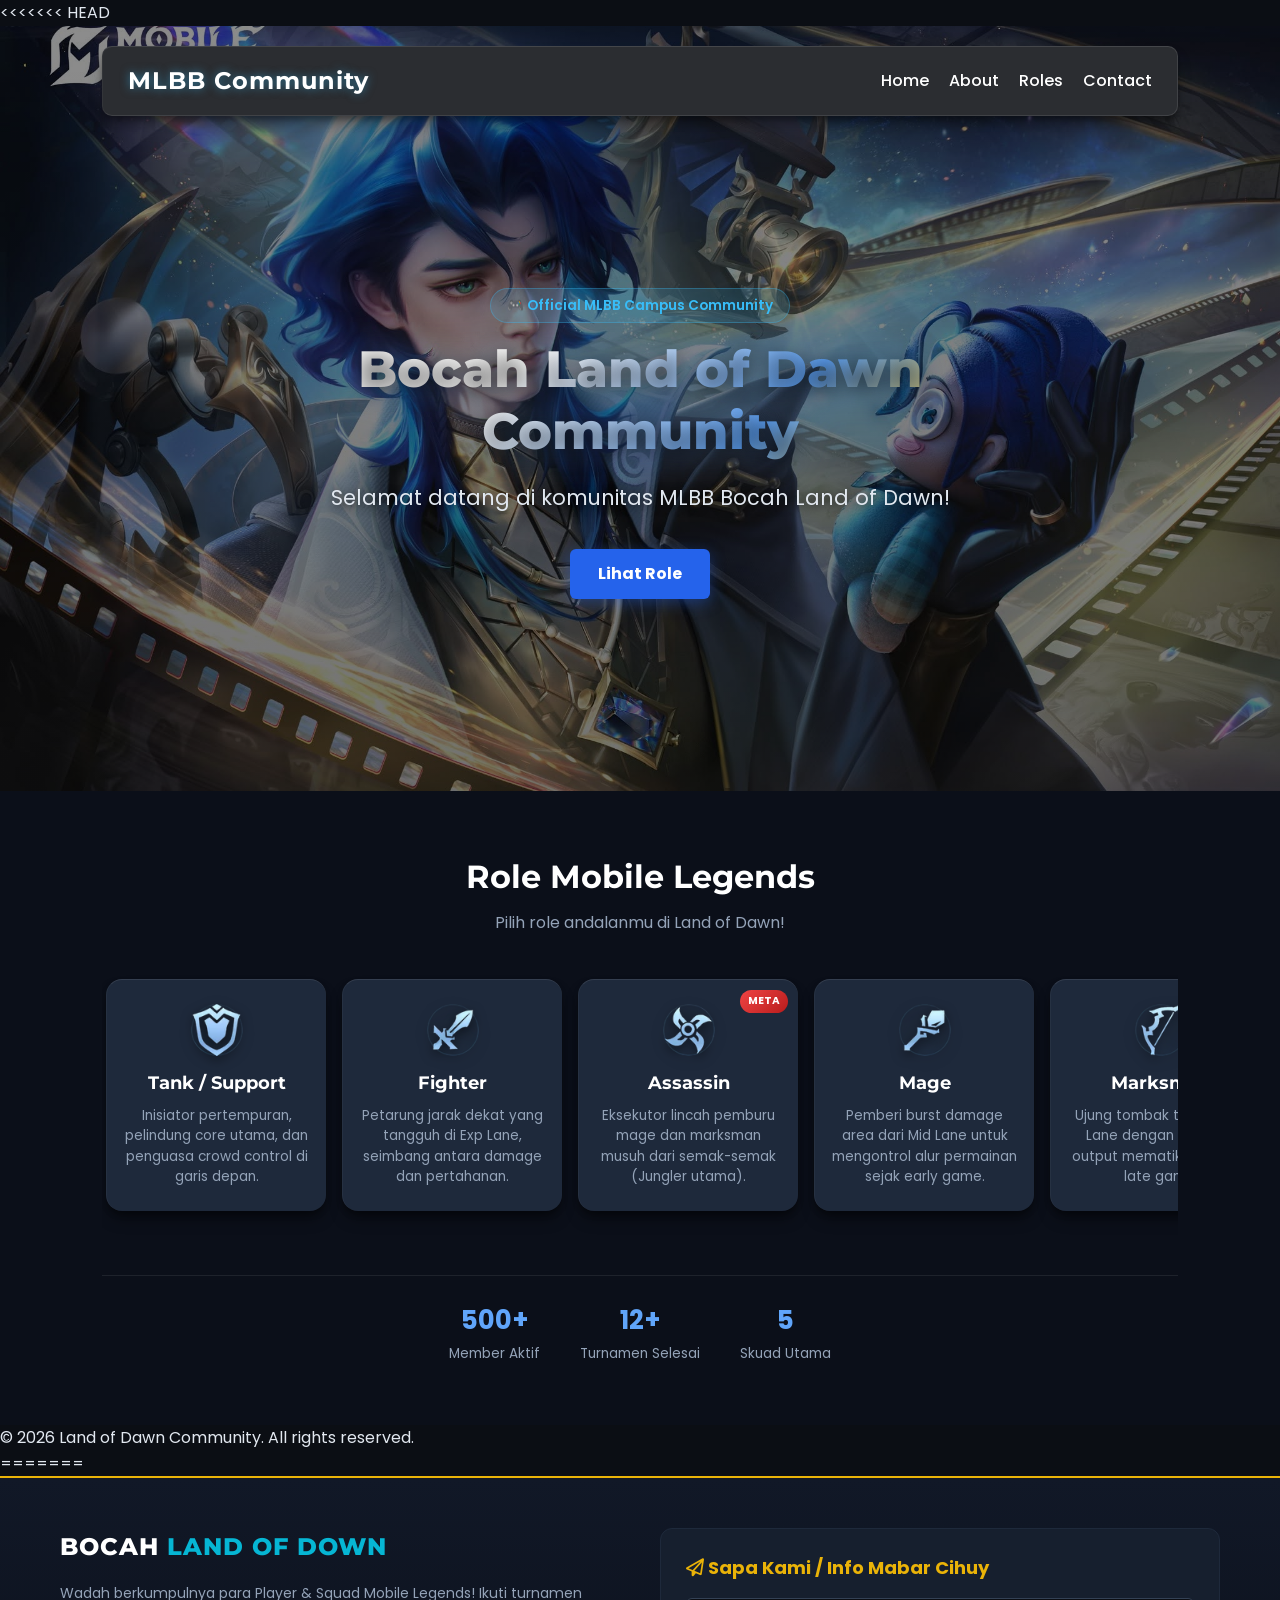
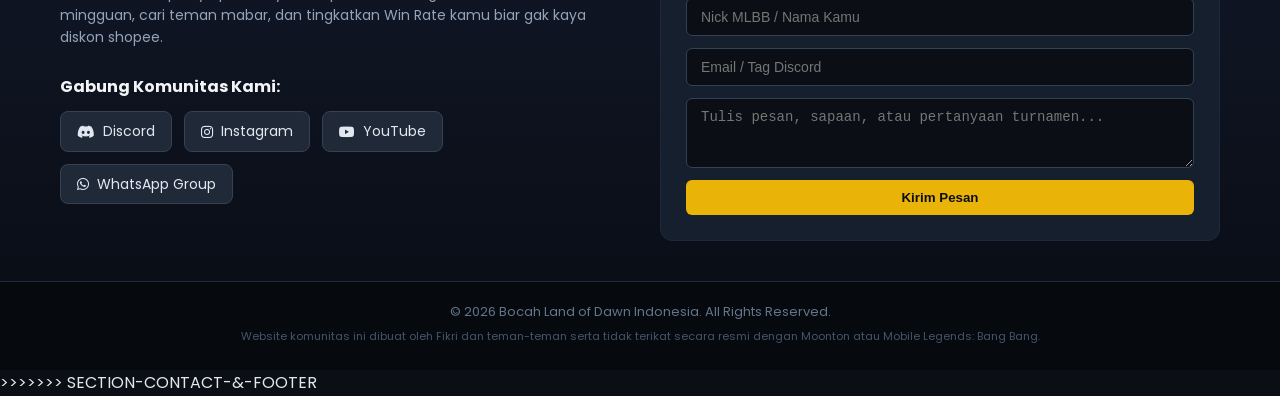
==== commit 07feb3cb: "Selesaikan merge conflict dan update main content" ====
--- a/index.html
+++ b/index.html
@@ -1,3 +1,4 @@
+<<<<<<< HEAD
 <!DOCTYPE html>
 <html lang="id">
 <head>
@@ -49,103 +50,53 @@
     <h2 class="section-title">Role Mobile Legends</h2>
     <p class="section-subtitle">Pilih role andalanmu di Land of Dawn!</p>
 
-    <!-- Filter Buttons -->
-<div class="filter-container">
-  <button class="filter-btn active" data-filter="all">Semua</button>
-  <button class="filter-btn" data-filter="Jungler">Jungler</button>
-  <button class="filter-btn" data-filter="Exp Laner">Exp Laner</button>
-  <button class="filter-btn" data-filter="Mid Laner">Mid Laner</button>
-  <button class="filter-btn" data-filter="Gold Laner">Gold Laner</button>
-  <button class="filter-btn" data-filter="Roamer">Roamer</button>
-</div>
-
     <!-- Grid Card Roles (Bisa Di-scroll ke Samping) -->
     <div class="roles-grid">
       
       <!-- 1. Tank / Support -->
-      <div class="role-card content-card-timbul" data-category="Roamer">
+      <div class="role-card content-card-timbul">
         <div class="role-icon">
           <img src="iconroles/Tank_Icon.webp" alt="Tank Role">
         </div>
         <h3>Tank / Support</h3>
         <p>Inisiator pertempuran, pelindung core utama, dan penguasa crowd control di garis depan.</p>
-        <div class="meta-heroes">
-    <span>Hero META:</span>
-    <div class="hero-tags">
-      <span class="hero-tag">Carmilla</span>
-      <span class="hero-tag">Gloo</span>
-      <span class="hero-tag">Belerick</span>
-    </div>
-  </div>
       </div>
 
       <!-- 2. Fighter -->
-      <div class="role-card content-card-timbul" data-category="Exp Laner">
+      <div class="role-card content-card-timbul">
         <div class="role-icon">
           <img src="iconroles/Fighter_Icon.webp" alt="Fighter Role">
         </div>
         <h3>Fighter</h3>
         <p>Petarung jarak dekat yang tangguh di Exp Lane, seimbang antara damage dan pertahanan.</p>
-        <div class="meta-heroes">
-    <span>Hero META:</span>
-    <div class="hero-tags">
-      <span class="hero-tag">Aulus</span>
-      <span class="hero-tag">Masha</span>
-      <span class="hero-tag">Lukas</span>
-    </div>
-  </div>
       </div>
 
       <!-- 3. Assassin -->
-      <div class="role-card content-card-timbul" data-category="Jungler">
+      <div class="role-card content-card-timbul">
         <span class="role-badge">META</span>
         <div class="role-icon">
           <img src="iconroles/Assassin_Icon.webp" alt="Assassin Role">
         </div>
         <h3>Assassin</h3>
         <p>Eksekutor lincah pemburu mage dan marksman musuh dari semak-semak (Jungler utama).</p>
-        <div class="meta-heroes">
-    <span>Hero META:</span>
-    <div class="hero-tags">
-      <span class="hero-tag">Hirara</span>
-      <span class="hero-tag">Suyou</span>
-      <span class="hero-tag">Nolan</span>
-    </div>
-  </div>
       </div>
 
       <!-- 4. Mage -->
-      <div class="role-card content-card-timbul" data-category="Mid Laner">
+      <div class="role-card content-card-timbul">
         <div class="role-icon">
           <img src="iconroles/Mage_Icon.webp" alt="Mage Role">
         </div>
         <h3>Mage</h3>
         <p>Pemberi burst damage area dari Mid Lane untuk mengontrol alur permainan sejak early game.</p>
-        <div class="meta-heroes">
-    <span>Hero META:</span>
-    <div class="hero-tags">
-      <span class="hero-tag">Zetian</span>
-      <span class="hero-tag">Eudora</span>
-      <span class="hero-tag">Zhuxin</span>
-    </div>
-  </div>
       </div>
 
       <!-- 5. Marksman -->
-      <div class="role-card content-card-timbul" data-category="Gold Laner">
+      <div class="role-card content-card-timbul">
         <div class="role-icon">
           <img src="iconroles/Marksman_Icon.webp" alt="Marksman Role">
         </div>
         <h3>Marksman</h3>
         <p>Ujung tombak tim di Gold Lane dengan damage output mematikan di fase late game.</p>
-        <div class="meta-heroes">
-    <span>Hero META:</span>
-    <div class="hero-tags">
-      <span class="hero-tag">Obsidia</span>
-      <span class="hero-tag">Claude</span>
-      <span class="hero-tag">Moskov</span>
-    </div>
-  </div>
       </div>
 
     </div>
@@ -178,35 +129,70 @@
         <p>&copy; 2026 Land of Dawn Community. All rights reserved.</p>
     </footer>
 
-    <script>
-    const filterBtns = document.querySelectorAll('.filter-btn');
-    const roleCards = document.querySelectorAll('.role-card');
+</body>
+</html>
+=======
+<!DOCTYPE html>
+<html lang="id">
+<head>
+  <meta charset="UTF-8">
+  <meta name="viewport" content="width=device-width, initial-scale=1.0">
+  <title>MLBB Community Footer</title>
+  <!-- Import FontAwesome untuk Ikon Sosial Media -->
+  <link rel="stylesheet" href="https://cdnjs.cloudflare.com/ajax/libs/font-awesome/6.4.0/css/all.min.css">
+  <!-- Hubungkan File CSS Eksternal -->
+  <link rel="stylesheet" href="style.css">
+</head>
+<body>
 
-    filterBtns.forEach(btn => {
-      btn.addEventListener('click', () => {
-        // 1. Ubah class active pada tombol
-        filterBtns.forEach(b => b.classList.remove('active'));
-        btn.classList.add('active');
+  <!-- Bagian Footer -->
+  <footer class="mlbb-footer">
+    <div class="footer-container">
+      
+      <!-- Kolom Kontak & Sosial Media -->
+      <div class="footer-col brand-col">
+        <h3>BOCAH <span>LAND OF DOWN</span></h3>
+        <p class="community-desc">
+          Wadah berkumpulnya para Player & Squad Mobile Legends! Ikuti turnamen mingguan, cari teman mabar, dan tingkatkan Win Rate kamu biar gak kaya diskon shopee.
+        </p>
+        
+        <h4 class="social-title">Gabung Komunitas Kami:</h4>
+        <div class="social-links">
+          <a href="#" class="social-card"><i class="fab fa-discord"></i> Discord</a>
+          <a href="#" class="social-card"><i class="fab fa-instagram"></i> Instagram</a>
+          <a href="#" class="social-card"><i class="fab fa-youtube"></i> YouTube</a>
+          <a href="#" class="social-card"><i class="fab fa-whatsapp"></i> WhatsApp Group</a>
+        </div>
+      </div>
 
-        // 2. Filter card berdasarkan data-category
-        const filterValue = btn.getAttribute('data-filter');
+      <!-- Kolom Form Sapaan / Pertanyaan -->
+      <div class="footer-col form-col">
+        <h4 class="form-title"><i class="far fa-paper-plane"></i> Sapa Kami / Info Mabar Cihuy</h4>
+        <form class="footer-form" action="#" method="POST">
+          <div class="input-group">
+            <input type="text" placeholder="Nick MLBB / Nama Kamu" required>
+          </div>
+          <div class="input-group">
+            <input type="text" placeholder="Email / Tag Discord" required>
+          </div>
+          <div class="input-group">
+            <textarea rows="3" placeholder="Tulis pesan, sapaan, atau pertanyaan turnamen..." required></textarea>
+          </div>
+          <button type="submit" class="btn-submit">Kirim Pesan</button>
+        </form>
+      </div>
 
-        roleCards.forEach(card => {
-          const cardCategory = card.getAttribute('data-category');
-          
-          // Memastikan pembandingan tidak masalah walau beda huruf besar/kecil
-          if (
-            filterValue === 'all' || 
-            (cardCategory && cardCategory.trim().toLowerCase() === filterValue.trim().toLowerCase())
-          ) {
-            card.classList.remove('hide');
-          } else {
-            card.classList.add('hide');
-          }
-        });
-      });
-    });
-  </script>
+    </div>
+
+    <!-- Bagian Paling Bawah (Bottom Bar) -->
+    <div class="footer-bottom">
+      <p>&copy; 2026 Bocah Land of Dawn Indonesia. All Rights Reserved.</p>
+      <p class="disclaimer">
+        Website komunitas ini dibuat oleh Fikri dan teman-teman serta tidak terikat secara resmi dengan Moonton atau Mobile Legends: Bang Bang.
+      </p>
+    </div>
+  </footer>
 
 </body>
-</html>+</html>
+>>>>>>> SECTION-CONTACT-&-FOOTER
--- a/style.css
+++ b/style.css
@@ -1,3 +1,4 @@
+<<<<<<< HEAD
 html {
     scroll-behavior: smooth;
 }
@@ -287,13 +288,11 @@
 /* Horizontal Scroll Container */
 .roles-grid {
   display: flex;
-  justify-content: safe center; /* Mencegah card di ujung terpotong saat layar sempit */
+  overflow-x: auto;
   gap: 16px;
-  overflow-x: auto;
-  padding: 15px 20px 25px 20px; /* Memberi ruang di kiri, kanan, atas, dan bawah card */
+  padding: 12px 4px 24px 4px;
   scroll-behavior: smooth;
-  width: 100%;
-  box-sizing: border-box;
+  -webkit-overflow-scrolling: touch;
 }
 
 /* Base Card Timbul */
@@ -319,13 +318,6 @@
   filter: drop-shadow(0 4px 6px rgba(0, 0, 0, 0.6));
 }
 
-.role-card {
-  flex: 0 0 200px; /* Ukuran dilepas sedikit jadi 200px biar lebih pas di layar */
-  max-width: 200px;
-  width: 100%;
-  box-sizing: border-box;
-}
-
 .role-card h3 {
   font-size: 1.15rem;
   margin-bottom: 8px;
@@ -376,84 +368,165 @@
 .stat-item { text-align: center; }
 .stat-item h4 { font-size: 1.6rem; color: #60a5fa; margin-bottom: 2px; }
 .stat-item p { font-size: 0.85rem; color: #94a3b8; }
-
-/* Container Hero META di Card */
-.meta-heroes {
-  margin-top: 16px;
-  padding-top: 12px;
-  border-top: 1px solid rgba(255, 255, 255, 0.08);
-  text-align: left;
-}
-
-.meta-heroes > span {
-  display: block;
-  font-size: 0.75rem;
+=======
+/* Reset & Dasar Warna */
+* {
+  margin: 0;
+  padding: 0;
+  box-sizing: border-box;
+  font-family: 'Segoe UI', Tahoma, Geneva, Verdana, sans-serif;
+}
+
+body {
+  background-color: #0b0e14;
+  color: #e2e8f0;
+}
+
+/* Styling Footer */
+.mlbb-footer {
+  background: linear-gradient(180deg, #111827 0%, #080c14 100%);
+  border-top: 2px solid #eab308;
+  padding-top: 50px;
+}
+
+.footer-container {
+  max-width: 1200px;
+  margin: 0 auto;
+  padding: 0 20px 40px 20px;
+  display: grid;
+  grid-template-columns: 1fr 1fr;
+  gap: 40px;
+}
+
+/* Kolom 1: Profil & Medsos */
+.brand-col h3 {
+  font-size: 24px;
+  font-weight: 800;
+  letter-spacing: 1px;
+  color: #fff;
+  margin-bottom: 15px;
+}
+
+.brand-col h3 span {
+  color: #06b6d4;
+}
+
+.community-desc {
+  color: #94a3b8;
+  font-size: 14px;
+  line-height: 1.6;
+  margin-bottom: 25px;
+}
+
+.social-title {
+  font-size: 16px;
+  color: #f3f4f6;
+  margin-bottom: 12px;
+}
+
+.social-links {
+  display: flex;
+  gap: 12px;
+  flex-wrap: wrap;
+}
+
+.social-card {
+  display: flex;
+  align-items: center;
+  gap: 8px;
+  background: #1f2937;
+  color: #e2e8f0;
+  padding: 8px 16px;
+  border-radius: 8px;
+  text-decoration: none;
+  font-size: 14px;
+  border: 1px solid #374151;
+  transition: all 0.3s ease;
+}
+
+.social-card:hover {
+  background: #06b6d4;
+  color: #0b0e14;
+  border-color: #06b6d4;
+  transform: translateY(-2px);
+}
+
+/* Kolom 2: Form Sapaan */
+.form-col {
+  background: #161f2e;
+  padding: 25px;
+  border-radius: 12px;
+  border: 1px solid #1e293b;
+}
+
+.form-title {
+  font-size: 18px;
+  color: #eab308;
+  margin-bottom: 15px;
+}
+
+.footer-form {
+  display: flex;
+  flex-direction: column;
+  gap: 12px;
+}
+
+.input-group input,
+.input-group textarea {
+  width: 100%;
+  padding: 10px 14px;
+  background: #0b0e14;
+  border: 1px solid #334155;
+  border-radius: 6px;
+  color: #fff;
+  font-size: 14px;
+  outline: none;
+  transition: border-color 0.2s;
+}
+
+.input-group input:focus,
+.input-group textarea:focus {
+  border-color: #06b6d4;
+}
+
+.btn-submit {
+  background: #eab308;
+  color: #0b0e14;
+  font-weight: bold;
+  padding: 10px 20px;
+  border: none;
+  border-radius: 6px;
+  cursor: pointer;
+  transition: background 0.2s ease;
+}
+
+.btn-submit:hover {
+  background: #facc15;
+}
+
+/* Bottom Footer Bar */
+.footer-bottom {
+  border-top: 1px solid #1e293b;
+  padding: 20px;
+  text-align: center;
+  background: #06090e;
+  font-size: 13px;
   color: #64748b;
-  margin-bottom: 6px;
-  text-transform: uppercase;
-  letter-spacing: 0.5px;
-  font-weight: 600;
-}
-
-.hero-tags {
-  display: flex;
-  flex-wrap: wrap;
-  gap: 6px;
-}
-
-.hero-tag {
-  background: rgba(255, 255, 255, 0.06);
-  border: 1px solid rgba(255, 255, 255, 0.12);
-  color: #e2e8f0;
-  font-size: 0.75rem;
-  padding: 3px 8px;
-  border-radius: 6px;
-  transition: all 0.2s ease;
-}
-
-.hero-tag:hover {
-  background: rgba(59, 130, 246, 0.2);
-  border-color: #60a5fa;
-  color: #60a5fa;
-}
-
-/* Container Tombol Filter */
-.filter-container {
-  display: flex;
-  justify-content: center;
-  gap: 10px;
-  margin-bottom: 24px;
-  flex-wrap: wrap;
-}
-
-/* Styling Dasar Tombol Filter */
-.filter-btn {
-  background: rgba(255, 255, 255, 0.05);
-  border: 1px solid rgba(255, 255, 255, 0.15);
-  color: #94a3b8;
-  padding: 8px 18px;
-  border-radius: 20px;
-  font-size: 0.85rem;
-  font-weight: 600;
-  cursor: pointer;
-  transition: all 0.3s ease;
-}
-
-.filter-btn:hover {
-  background: rgba(59, 130, 246, 0.2);
-  color: #ffffff;
-  border-color: #3b82f6;
-}
-
-/* Tombol Aktif / Terpilih */
-.filter-btn.active {
-  background: linear-gradient(135deg, #2563eb, #1d4ed8);
-  color: #ffffff;
-  border-color: #60a5fa;
-  box-shadow: 0 0 12px rgba(37, 99, 235, 0.5);
-}
-
-/* Class untuk Menyembunyikan Card saat Filter Aktif */
-.role-card.hide {
-  display: none !important;
-}+}
+
+.footer-bottom p {
+  margin-bottom: 5px;
+}
+
+.disclaimer {
+  font-size: 11px;
+  color: #475569;
+}
+
+/* Responsif untuk Layar HP */
+@media (max-width: 768px) {
+  .footer-container {
+    grid-template-columns: 1fr;
+  }
+}
+>>>>>>> SECTION-CONTACT-&-FOOTER
--- a/style.css
+++ b/style.css
@@ -1,3 +1,4 @@
+<<<<<<< HEAD
 html {
     scroll-behavior: smooth;
 }
@@ -287,13 +288,11 @@
 /* Horizontal Scroll Container */
 .roles-grid {
   display: flex;
-  justify-content: safe center; /* Mencegah card di ujung terpotong saat layar sempit */
+  overflow-x: auto;
   gap: 16px;
-  overflow-x: auto;
-  padding: 15px 20px 25px 20px; /* Memberi ruang di kiri, kanan, atas, dan bawah card */
+  padding: 12px 4px 24px 4px;
   scroll-behavior: smooth;
-  width: 100%;
-  box-sizing: border-box;
+  -webkit-overflow-scrolling: touch;
 }
 
 /* Base Card Timbul */
@@ -319,13 +318,6 @@
   filter: drop-shadow(0 4px 6px rgba(0, 0, 0, 0.6));
 }
 
-.role-card {
-  flex: 0 0 200px; /* Ukuran dilepas sedikit jadi 200px biar lebih pas di layar */
-  max-width: 200px;
-  width: 100%;
-  box-sizing: border-box;
-}
-
 .role-card h3 {
   font-size: 1.15rem;
   margin-bottom: 8px;
@@ -376,84 +368,165 @@
 .stat-item { text-align: center; }
 .stat-item h4 { font-size: 1.6rem; color: #60a5fa; margin-bottom: 2px; }
 .stat-item p { font-size: 0.85rem; color: #94a3b8; }
-
-/* Container Hero META di Card */
-.meta-heroes {
-  margin-top: 16px;
-  padding-top: 12px;
-  border-top: 1px solid rgba(255, 255, 255, 0.08);
-  text-align: left;
-}
-
-.meta-heroes > span {
-  display: block;
-  font-size: 0.75rem;
+=======
+/* Reset & Dasar Warna */
+* {
+  margin: 0;
+  padding: 0;
+  box-sizing: border-box;
+  font-family: 'Segoe UI', Tahoma, Geneva, Verdana, sans-serif;
+}
+
+body {
+  background-color: #0b0e14;
+  color: #e2e8f0;
+}
+
+/* Styling Footer */
+.mlbb-footer {
+  background: linear-gradient(180deg, #111827 0%, #080c14 100%);
+  border-top: 2px solid #eab308;
+  padding-top: 50px;
+}
+
+.footer-container {
+  max-width: 1200px;
+  margin: 0 auto;
+  padding: 0 20px 40px 20px;
+  display: grid;
+  grid-template-columns: 1fr 1fr;
+  gap: 40px;
+}
+
+/* Kolom 1: Profil & Medsos */
+.brand-col h3 {
+  font-size: 24px;
+  font-weight: 800;
+  letter-spacing: 1px;
+  color: #fff;
+  margin-bottom: 15px;
+}
+
+.brand-col h3 span {
+  color: #06b6d4;
+}
+
+.community-desc {
+  color: #94a3b8;
+  font-size: 14px;
+  line-height: 1.6;
+  margin-bottom: 25px;
+}
+
+.social-title {
+  font-size: 16px;
+  color: #f3f4f6;
+  margin-bottom: 12px;
+}
+
+.social-links {
+  display: flex;
+  gap: 12px;
+  flex-wrap: wrap;
+}
+
+.social-card {
+  display: flex;
+  align-items: center;
+  gap: 8px;
+  background: #1f2937;
+  color: #e2e8f0;
+  padding: 8px 16px;
+  border-radius: 8px;
+  text-decoration: none;
+  font-size: 14px;
+  border: 1px solid #374151;
+  transition: all 0.3s ease;
+}
+
+.social-card:hover {
+  background: #06b6d4;
+  color: #0b0e14;
+  border-color: #06b6d4;
+  transform: translateY(-2px);
+}
+
+/* Kolom 2: Form Sapaan */
+.form-col {
+  background: #161f2e;
+  padding: 25px;
+  border-radius: 12px;
+  border: 1px solid #1e293b;
+}
+
+.form-title {
+  font-size: 18px;
+  color: #eab308;
+  margin-bottom: 15px;
+}
+
+.footer-form {
+  display: flex;
+  flex-direction: column;
+  gap: 12px;
+}
+
+.input-group input,
+.input-group textarea {
+  width: 100%;
+  padding: 10px 14px;
+  background: #0b0e14;
+  border: 1px solid #334155;
+  border-radius: 6px;
+  color: #fff;
+  font-size: 14px;
+  outline: none;
+  transition: border-color 0.2s;
+}
+
+.input-group input:focus,
+.input-group textarea:focus {
+  border-color: #06b6d4;
+}
+
+.btn-submit {
+  background: #eab308;
+  color: #0b0e14;
+  font-weight: bold;
+  padding: 10px 20px;
+  border: none;
+  border-radius: 6px;
+  cursor: pointer;
+  transition: background 0.2s ease;
+}
+
+.btn-submit:hover {
+  background: #facc15;
+}
+
+/* Bottom Footer Bar */
+.footer-bottom {
+  border-top: 1px solid #1e293b;
+  padding: 20px;
+  text-align: center;
+  background: #06090e;
+  font-size: 13px;
   color: #64748b;
-  margin-bottom: 6px;
-  text-transform: uppercase;
-  letter-spacing: 0.5px;
-  font-weight: 600;
-}
-
-.hero-tags {
-  display: flex;
-  flex-wrap: wrap;
-  gap: 6px;
-}
-
-.hero-tag {
-  background: rgba(255, 255, 255, 0.06);
-  border: 1px solid rgba(255, 255, 255, 0.12);
-  color: #e2e8f0;
-  font-size: 0.75rem;
-  padding: 3px 8px;
-  border-radius: 6px;
-  transition: all 0.2s ease;
-}
-
-.hero-tag:hover {
-  background: rgba(59, 130, 246, 0.2);
-  border-color: #60a5fa;
-  color: #60a5fa;
-}
-
-/* Container Tombol Filter */
-.filter-container {
-  display: flex;
-  justify-content: center;
-  gap: 10px;
-  margin-bottom: 24px;
-  flex-wrap: wrap;
-}
-
-/* Styling Dasar Tombol Filter */
-.filter-btn {
-  background: rgba(255, 255, 255, 0.05);
-  border: 1px solid rgba(255, 255, 255, 0.15);
-  color: #94a3b8;
-  padding: 8px 18px;
-  border-radius: 20px;
-  font-size: 0.85rem;
-  font-weight: 600;
-  cursor: pointer;
-  transition: all 0.3s ease;
-}
-
-.filter-btn:hover {
-  background: rgba(59, 130, 246, 0.2);
-  color: #ffffff;
-  border-color: #3b82f6;
-}
-
-/* Tombol Aktif / Terpilih */
-.filter-btn.active {
-  background: linear-gradient(135deg, #2563eb, #1d4ed8);
-  color: #ffffff;
-  border-color: #60a5fa;
-  box-shadow: 0 0 12px rgba(37, 99, 235, 0.5);
-}
-
-/* Class untuk Menyembunyikan Card saat Filter Aktif */
-.role-card.hide {
-  display: none !important;
-}+}
+
+.footer-bottom p {
+  margin-bottom: 5px;
+}
+
+.disclaimer {
+  font-size: 11px;
+  color: #475569;
+}
+
+/* Responsif untuk Layar HP */
+@media (max-width: 768px) {
+  .footer-container {
+    grid-template-columns: 1fr;
+  }
+}
+>>>>>>> SECTION-CONTACT-&-FOOTER
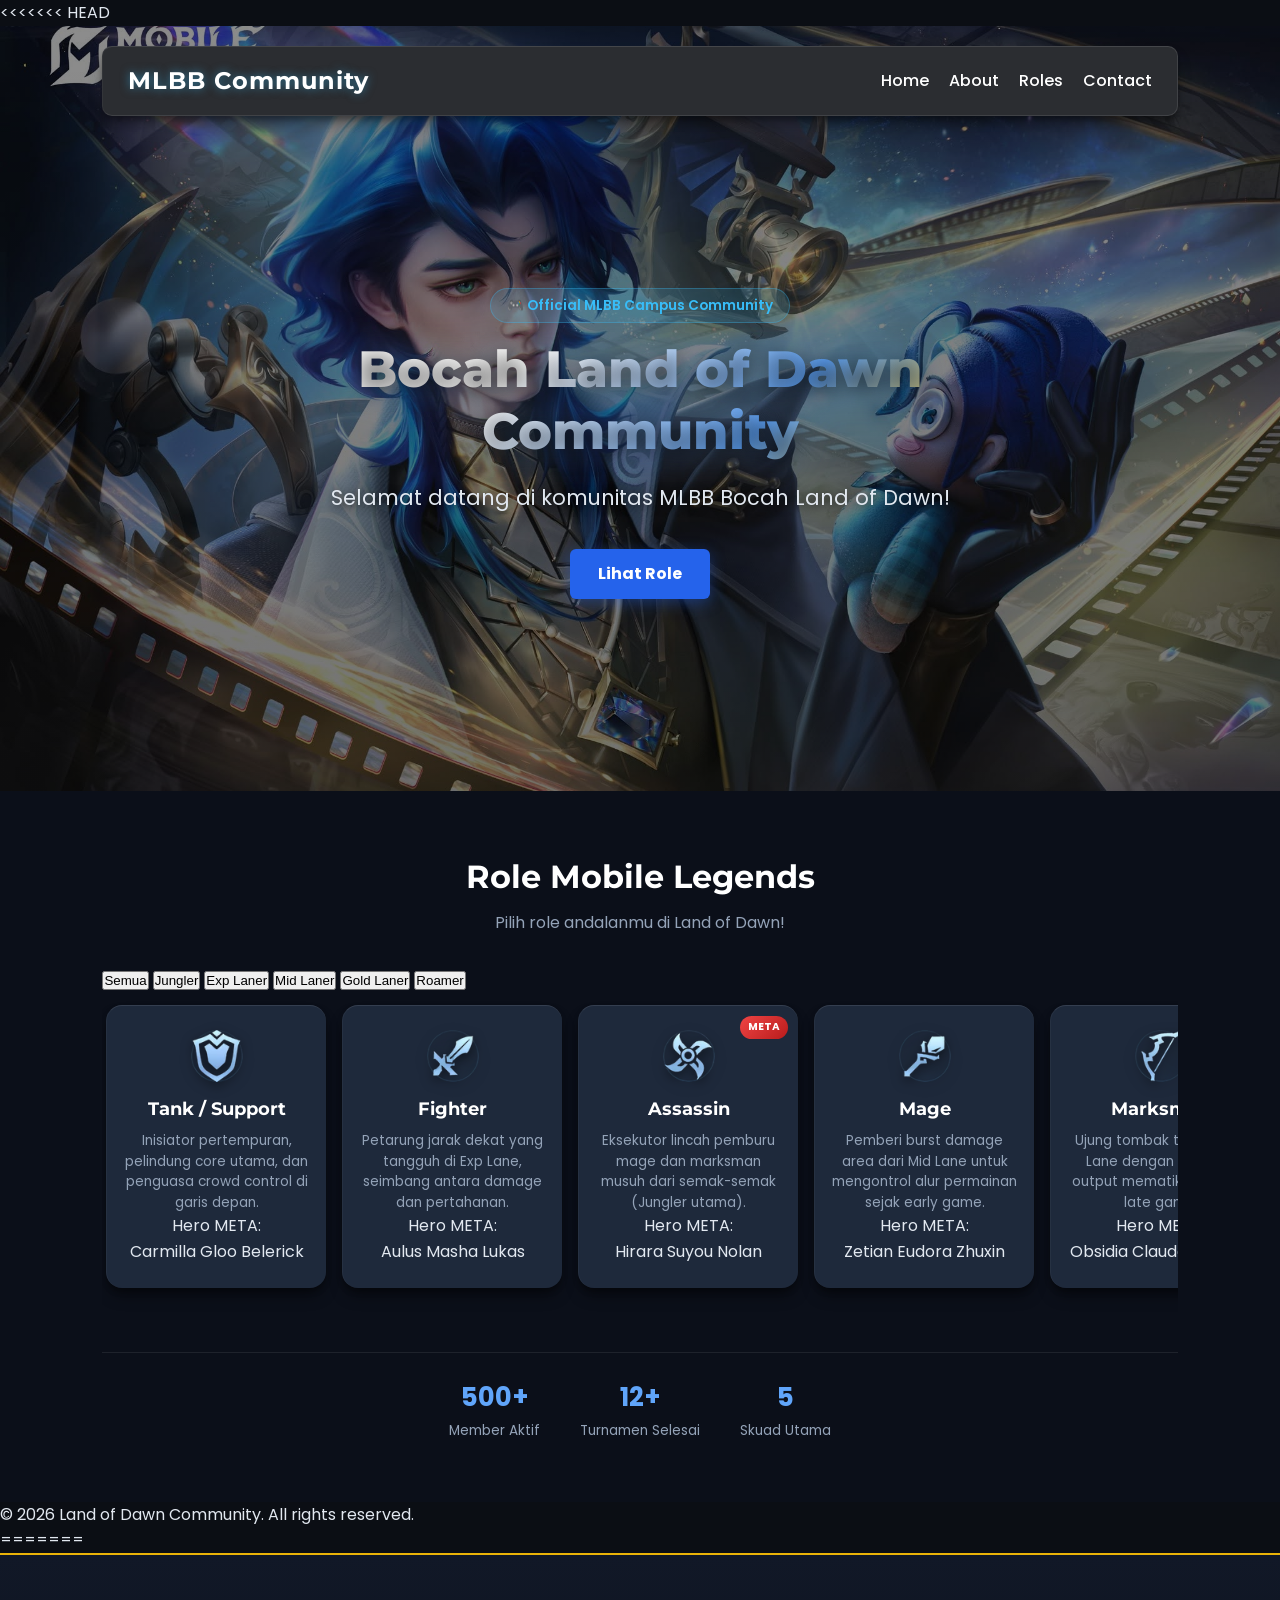
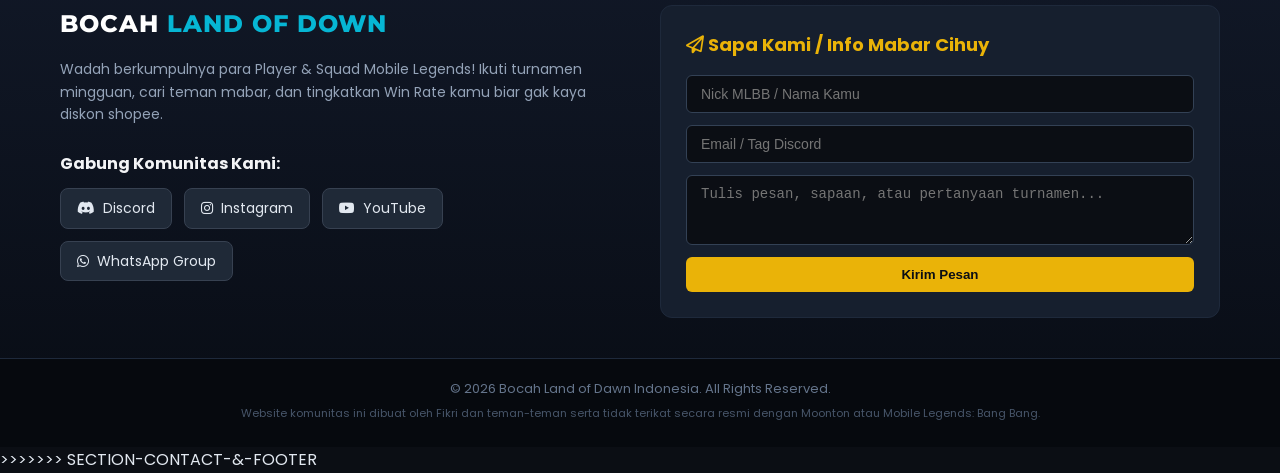
==== commit 150eb8fc: "Merge NAVBAR-&-SECTION-HERO into SECTION-MAIN-CONTENT" ====
--- a/index.html
+++ b/index.html
@@ -50,53 +50,103 @@
     <h2 class="section-title">Role Mobile Legends</h2>
     <p class="section-subtitle">Pilih role andalanmu di Land of Dawn!</p>
 
+    <!-- Filter Buttons -->
+<div class="filter-container">
+  <button class="filter-btn active" data-filter="all">Semua</button>
+  <button class="filter-btn" data-filter="Jungler">Jungler</button>
+  <button class="filter-btn" data-filter="Exp Laner">Exp Laner</button>
+  <button class="filter-btn" data-filter="Mid Laner">Mid Laner</button>
+  <button class="filter-btn" data-filter="Gold Laner">Gold Laner</button>
+  <button class="filter-btn" data-filter="Roamer">Roamer</button>
+</div>
+
     <!-- Grid Card Roles (Bisa Di-scroll ke Samping) -->
     <div class="roles-grid">
       
       <!-- 1. Tank / Support -->
-      <div class="role-card content-card-timbul">
+      <div class="role-card content-card-timbul" data-category="Roamer">
         <div class="role-icon">
           <img src="iconroles/Tank_Icon.webp" alt="Tank Role">
         </div>
         <h3>Tank / Support</h3>
         <p>Inisiator pertempuran, pelindung core utama, dan penguasa crowd control di garis depan.</p>
+        <div class="meta-heroes">
+    <span>Hero META:</span>
+    <div class="hero-tags">
+      <span class="hero-tag">Carmilla</span>
+      <span class="hero-tag">Gloo</span>
+      <span class="hero-tag">Belerick</span>
+    </div>
+  </div>
       </div>
 
       <!-- 2. Fighter -->
-      <div class="role-card content-card-timbul">
+      <div class="role-card content-card-timbul" data-category="Exp Laner">
         <div class="role-icon">
           <img src="iconroles/Fighter_Icon.webp" alt="Fighter Role">
         </div>
         <h3>Fighter</h3>
         <p>Petarung jarak dekat yang tangguh di Exp Lane, seimbang antara damage dan pertahanan.</p>
+        <div class="meta-heroes">
+    <span>Hero META:</span>
+    <div class="hero-tags">
+      <span class="hero-tag">Aulus</span>
+      <span class="hero-tag">Masha</span>
+      <span class="hero-tag">Lukas</span>
+    </div>
+  </div>
       </div>
 
       <!-- 3. Assassin -->
-      <div class="role-card content-card-timbul">
+      <div class="role-card content-card-timbul" data-category="Jungler">
         <span class="role-badge">META</span>
         <div class="role-icon">
           <img src="iconroles/Assassin_Icon.webp" alt="Assassin Role">
         </div>
         <h3>Assassin</h3>
         <p>Eksekutor lincah pemburu mage dan marksman musuh dari semak-semak (Jungler utama).</p>
+        <div class="meta-heroes">
+    <span>Hero META:</span>
+    <div class="hero-tags">
+      <span class="hero-tag">Hirara</span>
+      <span class="hero-tag">Suyou</span>
+      <span class="hero-tag">Nolan</span>
+    </div>
+  </div>
       </div>
 
       <!-- 4. Mage -->
-      <div class="role-card content-card-timbul">
+      <div class="role-card content-card-timbul" data-category="Mid Laner">
         <div class="role-icon">
           <img src="iconroles/Mage_Icon.webp" alt="Mage Role">
         </div>
         <h3>Mage</h3>
         <p>Pemberi burst damage area dari Mid Lane untuk mengontrol alur permainan sejak early game.</p>
+        <div class="meta-heroes">
+    <span>Hero META:</span>
+    <div class="hero-tags">
+      <span class="hero-tag">Zetian</span>
+      <span class="hero-tag">Eudora</span>
+      <span class="hero-tag">Zhuxin</span>
+    </div>
+  </div>
       </div>
 
       <!-- 5. Marksman -->
-      <div class="role-card content-card-timbul">
+      <div class="role-card content-card-timbul" data-category="Gold Laner">
         <div class="role-icon">
           <img src="iconroles/Marksman_Icon.webp" alt="Marksman Role">
         </div>
         <h3>Marksman</h3>
         <p>Ujung tombak tim di Gold Lane dengan damage output mematikan di fase late game.</p>
+        <div class="meta-heroes">
+    <span>Hero META:</span>
+    <div class="hero-tags">
+      <span class="hero-tag">Obsidia</span>
+      <span class="hero-tag">Claude</span>
+      <span class="hero-tag">Moskov</span>
+    </div>
+  </div>
       </div>
 
     </div>
@@ -128,6 +178,36 @@
     <footer>
         <p>&copy; 2026 Land of Dawn Community. All rights reserved.</p>
     </footer>
+
+    <script>
+    const filterBtns = document.querySelectorAll('.filter-btn');
+    const roleCards = document.querySelectorAll('.role-card');
+
+    filterBtns.forEach(btn => {
+      btn.addEventListener('click', () => {
+        // 1. Ubah class active pada tombol
+        filterBtns.forEach(b => b.classList.remove('active'));
+        btn.classList.add('active');
+
+        // 2. Filter card berdasarkan data-category
+        const filterValue = btn.getAttribute('data-filter');
+
+        roleCards.forEach(card => {
+          const cardCategory = card.getAttribute('data-category');
+          
+          // Memastikan pembandingan tidak masalah walau beda huruf besar/kecil
+          if (
+            filterValue === 'all' || 
+            (cardCategory && cardCategory.trim().toLowerCase() === filterValue.trim().toLowerCase())
+          ) {
+            card.classList.remove('hide');
+          } else {
+            card.classList.add('hide');
+          }
+        });
+      });
+    });
+  </script>
 
 </body>
 </html>
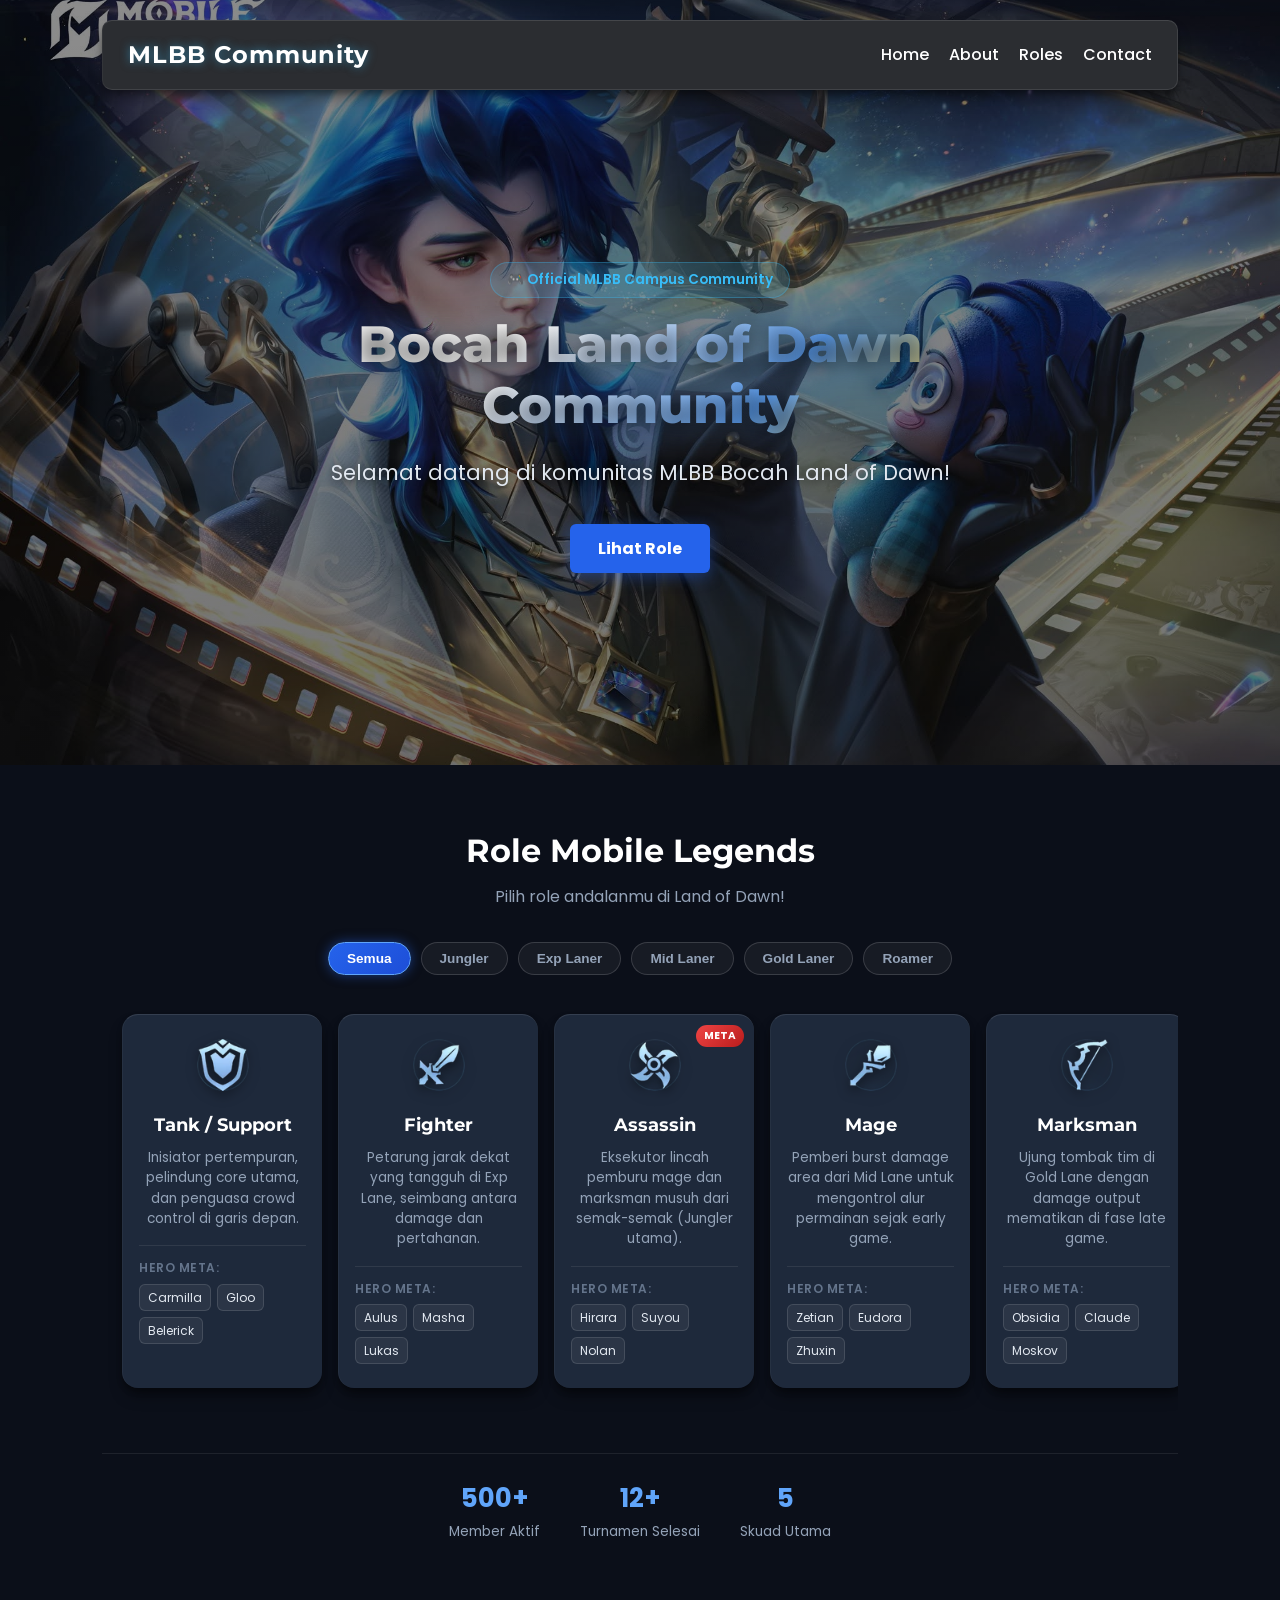
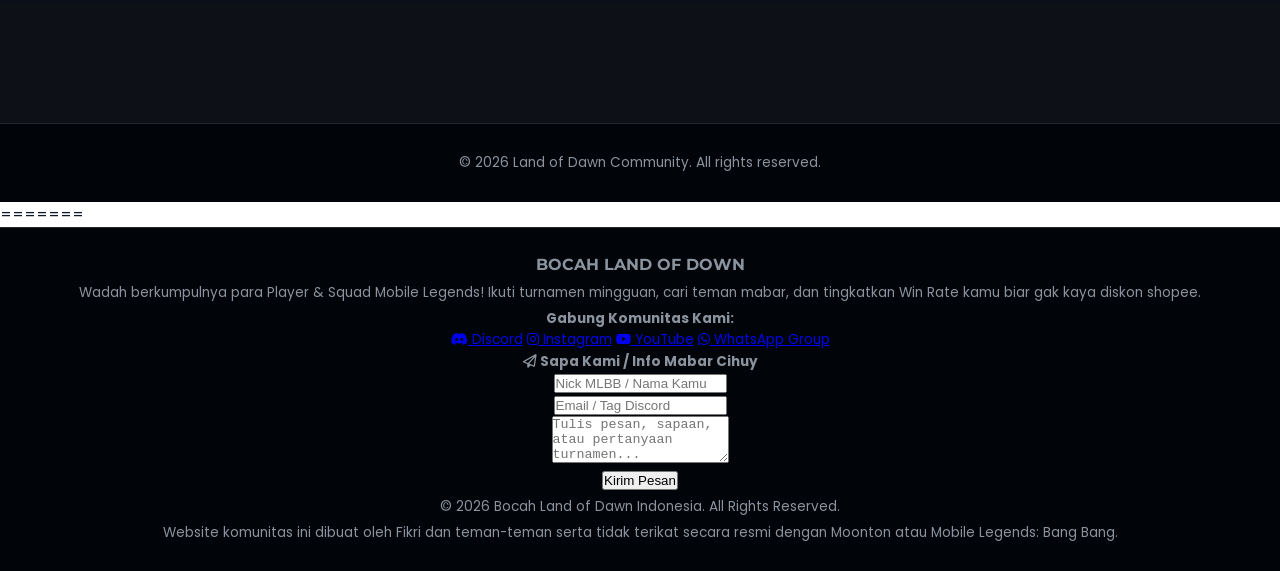
==== commit 21ec5c5e: "Save local progress before pulling friend's CSS" ====
--- a/index.html
+++ b/index.html
@@ -1,4 +1,3 @@
-<<<<<<< HEAD
 <!DOCTYPE html>
 <html lang="id">
 <head>
@@ -275,4 +274,3 @@
 
 </body>
 </html>
->>>>>>> SECTION-CONTACT-&-FOOTER
--- a/style.css
+++ b/style.css
@@ -1,4 +1,3 @@
-<<<<<<< HEAD
 html {
     scroll-behavior: smooth;
 }
@@ -288,11 +287,13 @@
 /* Horizontal Scroll Container */
 .roles-grid {
   display: flex;
+  justify-content: safe center; /* Mencegah card di ujung terpotong saat layar sempit */
+  gap: 16px;
   overflow-x: auto;
-  gap: 16px;
-  padding: 12px 4px 24px 4px;
+  padding: 15px 20px 25px 20px; /* Memberi ruang di kiri, kanan, atas, dan bawah card */
   scroll-behavior: smooth;
-  -webkit-overflow-scrolling: touch;
+  width: 100%;
+  box-sizing: border-box;
 }
 
 /* Base Card Timbul */
@@ -318,6 +319,13 @@
   filter: drop-shadow(0 4px 6px rgba(0, 0, 0, 0.6));
 }
 
+.role-card {
+  flex: 0 0 200px; /* Ukuran dilepas sedikit jadi 200px biar lebih pas di layar */
+  max-width: 200px;
+  width: 100%;
+  box-sizing: border-box;
+}
+
 .role-card h3 {
   font-size: 1.15rem;
   margin-bottom: 8px;
@@ -368,165 +376,178 @@
 .stat-item { text-align: center; }
 .stat-item h4 { font-size: 1.6rem; color: #60a5fa; margin-bottom: 2px; }
 .stat-item p { font-size: 0.85rem; color: #94a3b8; }
-=======
-/* Reset & Dasar Warna */
-* {
-  margin: 0;
-  padding: 0;
-  box-sizing: border-box;
-  font-family: 'Segoe UI', Tahoma, Geneva, Verdana, sans-serif;
-}
-
-body {
-  background-color: #0b0e14;
+
+/* Container Hero META di Card */
+.meta-heroes {
+  margin-top: 16px;
+  padding-top: 12px;
+  border-top: 1px solid rgba(255, 255, 255, 0.08);
+  text-align: left;
+}
+
+.meta-heroes > span {
+  display: block;
+  font-size: 0.75rem;
+  color: #64748b;
+  margin-bottom: 6px;
+  text-transform: uppercase;
+  letter-spacing: 0.5px;
+  font-weight: 600;
+}
+
+.hero-tags {
+  display: flex;
+  flex-wrap: wrap;
+  gap: 6px;
+}
+
+.hero-tag {
+  background: rgba(255, 255, 255, 0.06);
+  border: 1px solid rgba(255, 255, 255, 0.12);
   color: #e2e8f0;
-}
-
-/* Styling Footer */
-.mlbb-footer {
-  background: linear-gradient(180deg, #111827 0%, #080c14 100%);
-  border-top: 2px solid #eab308;
-  padding-top: 50px;
-}
-
-.footer-container {
-  max-width: 1200px;
-  margin: 0 auto;
-  padding: 0 20px 40px 20px;
-  display: grid;
-  grid-template-columns: 1fr 1fr;
-  gap: 40px;
-}
-
-/* Kolom 1: Profil & Medsos */
-.brand-col h3 {
-  font-size: 24px;
-  font-weight: 800;
-  letter-spacing: 1px;
-  color: #fff;
-  margin-bottom: 15px;
-}
-
-.brand-col h3 span {
-  color: #06b6d4;
-}
-
-.community-desc {
+  font-size: 0.75rem;
+  padding: 3px 8px;
+  border-radius: 6px;
+  transition: all 0.2s ease;
+}
+
+.hero-tag:hover {
+  background: rgba(59, 130, 246, 0.2);
+  border-color: #60a5fa;
+  color: #60a5fa;
+}
+
+/* Container Tombol Filter */
+.filter-container {
+  display: flex;
+  justify-content: center;
+  gap: 10px;
+  margin-bottom: 24px;
+  flex-wrap: wrap;
+}
+
+/* Styling Dasar Tombol Filter */
+.filter-btn {
+  background: rgba(255, 255, 255, 0.05);
+  border: 1px solid rgba(255, 255, 255, 0.15);
   color: #94a3b8;
-  font-size: 14px;
+  padding: 8px 18px;
+  border-radius: 20px;
+  font-size: 0.85rem;
+  font-weight: 600;
+  cursor: pointer;
+  transition: all 0.3s ease;
+}
+
+.filter-btn:hover {
+  background: rgba(59, 130, 246, 0.2);
+  color: #ffffff;
+  border-color: #3b82f6;
+}
+
+/* Tombol Aktif / Terpilih */
+.filter-btn.active {
+  background: linear-gradient(135deg, #2563eb, #1d4ed8);
+  color: #ffffff;
+  border-color: #60a5fa;
+  box-shadow: 0 0 12px rgba(37, 99, 235, 0.5);
+}
+
+/* Class untuk Menyembunyikan Card saat Filter Aktif */
+.role-card.hide {
+  display: none !important;
+}
+
+/* ==========================================
+   SECTION 4: CONTACT & FOOTER (Teman 2)
+   ========================================== */
+
+/* Section Contact */
+#contact {
+  padding: 60px 20px;
+  background-color: #0d1117;
+  color: #f0f6fc;
+  text-align: center;
+}
+
+#contact h2, #contact h3 {
+  color: #ffffff;
+  margin-bottom: 12px;
+}
+
+#contact p {
+  color: #8b949e;
+  max-width: 600px;
+  margin: 0 auto 20px auto;
   line-height: 1.6;
-  margin-bottom: 25px;
-}
-
-.social-title {
-  font-size: 16px;
-  color: #f3f4f6;
-  margin-bottom: 12px;
-}
-
-.social-links {
-  display: flex;
-  gap: 12px;
-  flex-wrap: wrap;
-}
-
-.social-card {
-  display: flex;
-  align-items: center;
-  gap: 8px;
-  background: #1f2937;
-  color: #e2e8f0;
-  padding: 8px 16px;
-  border-radius: 8px;
+}
+
+/* Link Sosial Media / Komunitas */
+#contact a {
+  color: #58a6ff;
   text-decoration: none;
-  font-size: 14px;
-  border: 1px solid #374151;
-  transition: all 0.3s ease;
-}
-
-.social-card:hover {
-  background: #06b6d4;
-  color: #0b0e14;
-  border-color: #06b6d4;
-  transform: translateY(-2px);
-}
-
-/* Kolom 2: Form Sapaan */
-.form-col {
-  background: #161f2e;
-  padding: 25px;
-  border-radius: 12px;
-  border: 1px solid #1e293b;
-}
-
-.form-title {
-  font-size: 18px;
-  color: #eab308;
-  margin-bottom: 15px;
-}
-
-.footer-form {
+  font-weight: 600;
+  margin: 0 8px;
+  transition: color 0.2s ease;
+}
+
+#contact a:hover {
+  color: #79c0ff;
+  text-decoration: underline;
+}
+
+/* Styling Form Sapa Kami */
+#contact form {
+  max-width: 450px;
+  margin: 24px auto 0 auto;
   display: flex;
   flex-direction: column;
   gap: 12px;
 }
 
-.input-group input,
-.input-group textarea {
+#contact input,
+#contact textarea {
   width: 100%;
-  padding: 10px 14px;
-  background: #0b0e14;
-  border: 1px solid #334155;
-  border-radius: 6px;
-  color: #fff;
-  font-size: 14px;
+  padding: 12px 16px;
+  background: #161b22;
+  border: 1px solid #30363d;
+  border-radius: 8px;
+  color: #c9d1d9;
+  font-size: 0.9rem;
+  box-sizing: border-box;
+}
+
+#contact input:focus,
+#contact textarea:focus {
   outline: none;
-  transition: border-color 0.2s;
-}
-
-.input-group input:focus,
-.input-group textarea:focus {
-  border-color: #06b6d4;
-}
-
-.btn-submit {
-  background: #eab308;
-  color: #0b0e14;
+  border-color: #58a6ff;
+}
+
+#contact button {
+  background: linear-gradient(135deg, #238636, #2ea043);
+  color: #ffffff;
+  border: none;
+  padding: 12px;
+  border-radius: 8px;
   font-weight: bold;
-  padding: 10px 20px;
-  border: none;
-  border-radius: 6px;
   cursor: pointer;
   transition: background 0.2s ease;
 }
 
-.btn-submit:hover {
-  background: #facc15;
-}
-
-/* Bottom Footer Bar */
-.footer-bottom {
-  border-top: 1px solid #1e293b;
-  padding: 20px;
+#contact button:hover {
+  background: linear-gradient(135deg, #2ea043, #3fb950);
+}
+
+/* Footer */
+footer {
+  background-color: #010409;
+  padding: 24px 20px;
   text-align: center;
-  background: #06090e;
-  font-size: 13px;
-  color: #64748b;
-}
-
-.footer-bottom p {
-  margin-bottom: 5px;
-}
-
-.disclaimer {
-  font-size: 11px;
-  color: #475569;
-}
-
-/* Responsif untuk Layar HP */
-@media (max-width: 768px) {
-  .footer-container {
-    grid-template-columns: 1fr;
-  }
-}
->>>>>>> SECTION-CONTACT-&-FOOTER
+  border-top: 1px solid #21262d;
+  color: #8b949e;
+  font-size: 0.85rem;
+}
+
+footer p {
+  margin: 4px 0;
+}
--- a/style.css
+++ b/style.css
@@ -1,4 +1,3 @@
-<<<<<<< HEAD
 html {
     scroll-behavior: smooth;
 }
@@ -288,11 +287,13 @@
 /* Horizontal Scroll Container */
 .roles-grid {
   display: flex;
+  justify-content: safe center; /* Mencegah card di ujung terpotong saat layar sempit */
+  gap: 16px;
   overflow-x: auto;
-  gap: 16px;
-  padding: 12px 4px 24px 4px;
+  padding: 15px 20px 25px 20px; /* Memberi ruang di kiri, kanan, atas, dan bawah card */
   scroll-behavior: smooth;
-  -webkit-overflow-scrolling: touch;
+  width: 100%;
+  box-sizing: border-box;
 }
 
 /* Base Card Timbul */
@@ -318,6 +319,13 @@
   filter: drop-shadow(0 4px 6px rgba(0, 0, 0, 0.6));
 }
 
+.role-card {
+  flex: 0 0 200px; /* Ukuran dilepas sedikit jadi 200px biar lebih pas di layar */
+  max-width: 200px;
+  width: 100%;
+  box-sizing: border-box;
+}
+
 .role-card h3 {
   font-size: 1.15rem;
   margin-bottom: 8px;
@@ -368,165 +376,178 @@
 .stat-item { text-align: center; }
 .stat-item h4 { font-size: 1.6rem; color: #60a5fa; margin-bottom: 2px; }
 .stat-item p { font-size: 0.85rem; color: #94a3b8; }
-=======
-/* Reset & Dasar Warna */
-* {
-  margin: 0;
-  padding: 0;
-  box-sizing: border-box;
-  font-family: 'Segoe UI', Tahoma, Geneva, Verdana, sans-serif;
-}
-
-body {
-  background-color: #0b0e14;
+
+/* Container Hero META di Card */
+.meta-heroes {
+  margin-top: 16px;
+  padding-top: 12px;
+  border-top: 1px solid rgba(255, 255, 255, 0.08);
+  text-align: left;
+}
+
+.meta-heroes > span {
+  display: block;
+  font-size: 0.75rem;
+  color: #64748b;
+  margin-bottom: 6px;
+  text-transform: uppercase;
+  letter-spacing: 0.5px;
+  font-weight: 600;
+}
+
+.hero-tags {
+  display: flex;
+  flex-wrap: wrap;
+  gap: 6px;
+}
+
+.hero-tag {
+  background: rgba(255, 255, 255, 0.06);
+  border: 1px solid rgba(255, 255, 255, 0.12);
   color: #e2e8f0;
-}
-
-/* Styling Footer */
-.mlbb-footer {
-  background: linear-gradient(180deg, #111827 0%, #080c14 100%);
-  border-top: 2px solid #eab308;
-  padding-top: 50px;
-}
-
-.footer-container {
-  max-width: 1200px;
-  margin: 0 auto;
-  padding: 0 20px 40px 20px;
-  display: grid;
-  grid-template-columns: 1fr 1fr;
-  gap: 40px;
-}
-
-/* Kolom 1: Profil & Medsos */
-.brand-col h3 {
-  font-size: 24px;
-  font-weight: 800;
-  letter-spacing: 1px;
-  color: #fff;
-  margin-bottom: 15px;
-}
-
-.brand-col h3 span {
-  color: #06b6d4;
-}
-
-.community-desc {
+  font-size: 0.75rem;
+  padding: 3px 8px;
+  border-radius: 6px;
+  transition: all 0.2s ease;
+}
+
+.hero-tag:hover {
+  background: rgba(59, 130, 246, 0.2);
+  border-color: #60a5fa;
+  color: #60a5fa;
+}
+
+/* Container Tombol Filter */
+.filter-container {
+  display: flex;
+  justify-content: center;
+  gap: 10px;
+  margin-bottom: 24px;
+  flex-wrap: wrap;
+}
+
+/* Styling Dasar Tombol Filter */
+.filter-btn {
+  background: rgba(255, 255, 255, 0.05);
+  border: 1px solid rgba(255, 255, 255, 0.15);
   color: #94a3b8;
-  font-size: 14px;
+  padding: 8px 18px;
+  border-radius: 20px;
+  font-size: 0.85rem;
+  font-weight: 600;
+  cursor: pointer;
+  transition: all 0.3s ease;
+}
+
+.filter-btn:hover {
+  background: rgba(59, 130, 246, 0.2);
+  color: #ffffff;
+  border-color: #3b82f6;
+}
+
+/* Tombol Aktif / Terpilih */
+.filter-btn.active {
+  background: linear-gradient(135deg, #2563eb, #1d4ed8);
+  color: #ffffff;
+  border-color: #60a5fa;
+  box-shadow: 0 0 12px rgba(37, 99, 235, 0.5);
+}
+
+/* Class untuk Menyembunyikan Card saat Filter Aktif */
+.role-card.hide {
+  display: none !important;
+}
+
+/* ==========================================
+   SECTION 4: CONTACT & FOOTER (Teman 2)
+   ========================================== */
+
+/* Section Contact */
+#contact {
+  padding: 60px 20px;
+  background-color: #0d1117;
+  color: #f0f6fc;
+  text-align: center;
+}
+
+#contact h2, #contact h3 {
+  color: #ffffff;
+  margin-bottom: 12px;
+}
+
+#contact p {
+  color: #8b949e;
+  max-width: 600px;
+  margin: 0 auto 20px auto;
   line-height: 1.6;
-  margin-bottom: 25px;
-}
-
-.social-title {
-  font-size: 16px;
-  color: #f3f4f6;
-  margin-bottom: 12px;
-}
-
-.social-links {
-  display: flex;
-  gap: 12px;
-  flex-wrap: wrap;
-}
-
-.social-card {
-  display: flex;
-  align-items: center;
-  gap: 8px;
-  background: #1f2937;
-  color: #e2e8f0;
-  padding: 8px 16px;
-  border-radius: 8px;
+}
+
+/* Link Sosial Media / Komunitas */
+#contact a {
+  color: #58a6ff;
   text-decoration: none;
-  font-size: 14px;
-  border: 1px solid #374151;
-  transition: all 0.3s ease;
-}
-
-.social-card:hover {
-  background: #06b6d4;
-  color: #0b0e14;
-  border-color: #06b6d4;
-  transform: translateY(-2px);
-}
-
-/* Kolom 2: Form Sapaan */
-.form-col {
-  background: #161f2e;
-  padding: 25px;
-  border-radius: 12px;
-  border: 1px solid #1e293b;
-}
-
-.form-title {
-  font-size: 18px;
-  color: #eab308;
-  margin-bottom: 15px;
-}
-
-.footer-form {
+  font-weight: 600;
+  margin: 0 8px;
+  transition: color 0.2s ease;
+}
+
+#contact a:hover {
+  color: #79c0ff;
+  text-decoration: underline;
+}
+
+/* Styling Form Sapa Kami */
+#contact form {
+  max-width: 450px;
+  margin: 24px auto 0 auto;
   display: flex;
   flex-direction: column;
   gap: 12px;
 }
 
-.input-group input,
-.input-group textarea {
+#contact input,
+#contact textarea {
   width: 100%;
-  padding: 10px 14px;
-  background: #0b0e14;
-  border: 1px solid #334155;
-  border-radius: 6px;
-  color: #fff;
-  font-size: 14px;
+  padding: 12px 16px;
+  background: #161b22;
+  border: 1px solid #30363d;
+  border-radius: 8px;
+  color: #c9d1d9;
+  font-size: 0.9rem;
+  box-sizing: border-box;
+}
+
+#contact input:focus,
+#contact textarea:focus {
   outline: none;
-  transition: border-color 0.2s;
-}
-
-.input-group input:focus,
-.input-group textarea:focus {
-  border-color: #06b6d4;
-}
-
-.btn-submit {
-  background: #eab308;
-  color: #0b0e14;
+  border-color: #58a6ff;
+}
+
+#contact button {
+  background: linear-gradient(135deg, #238636, #2ea043);
+  color: #ffffff;
+  border: none;
+  padding: 12px;
+  border-radius: 8px;
   font-weight: bold;
-  padding: 10px 20px;
-  border: none;
-  border-radius: 6px;
   cursor: pointer;
   transition: background 0.2s ease;
 }
 
-.btn-submit:hover {
-  background: #facc15;
-}
-
-/* Bottom Footer Bar */
-.footer-bottom {
-  border-top: 1px solid #1e293b;
-  padding: 20px;
+#contact button:hover {
+  background: linear-gradient(135deg, #2ea043, #3fb950);
+}
+
+/* Footer */
+footer {
+  background-color: #010409;
+  padding: 24px 20px;
   text-align: center;
-  background: #06090e;
-  font-size: 13px;
-  color: #64748b;
-}
-
-.footer-bottom p {
-  margin-bottom: 5px;
-}
-
-.disclaimer {
-  font-size: 11px;
-  color: #475569;
-}
-
-/* Responsif untuk Layar HP */
-@media (max-width: 768px) {
-  .footer-container {
-    grid-template-columns: 1fr;
-  }
-}
->>>>>>> SECTION-CONTACT-&-FOOTER
+  border-top: 1px solid #21262d;
+  color: #8b949e;
+  font-size: 0.85rem;
+}
+
+footer p {
+  margin: 4px 0;
+}
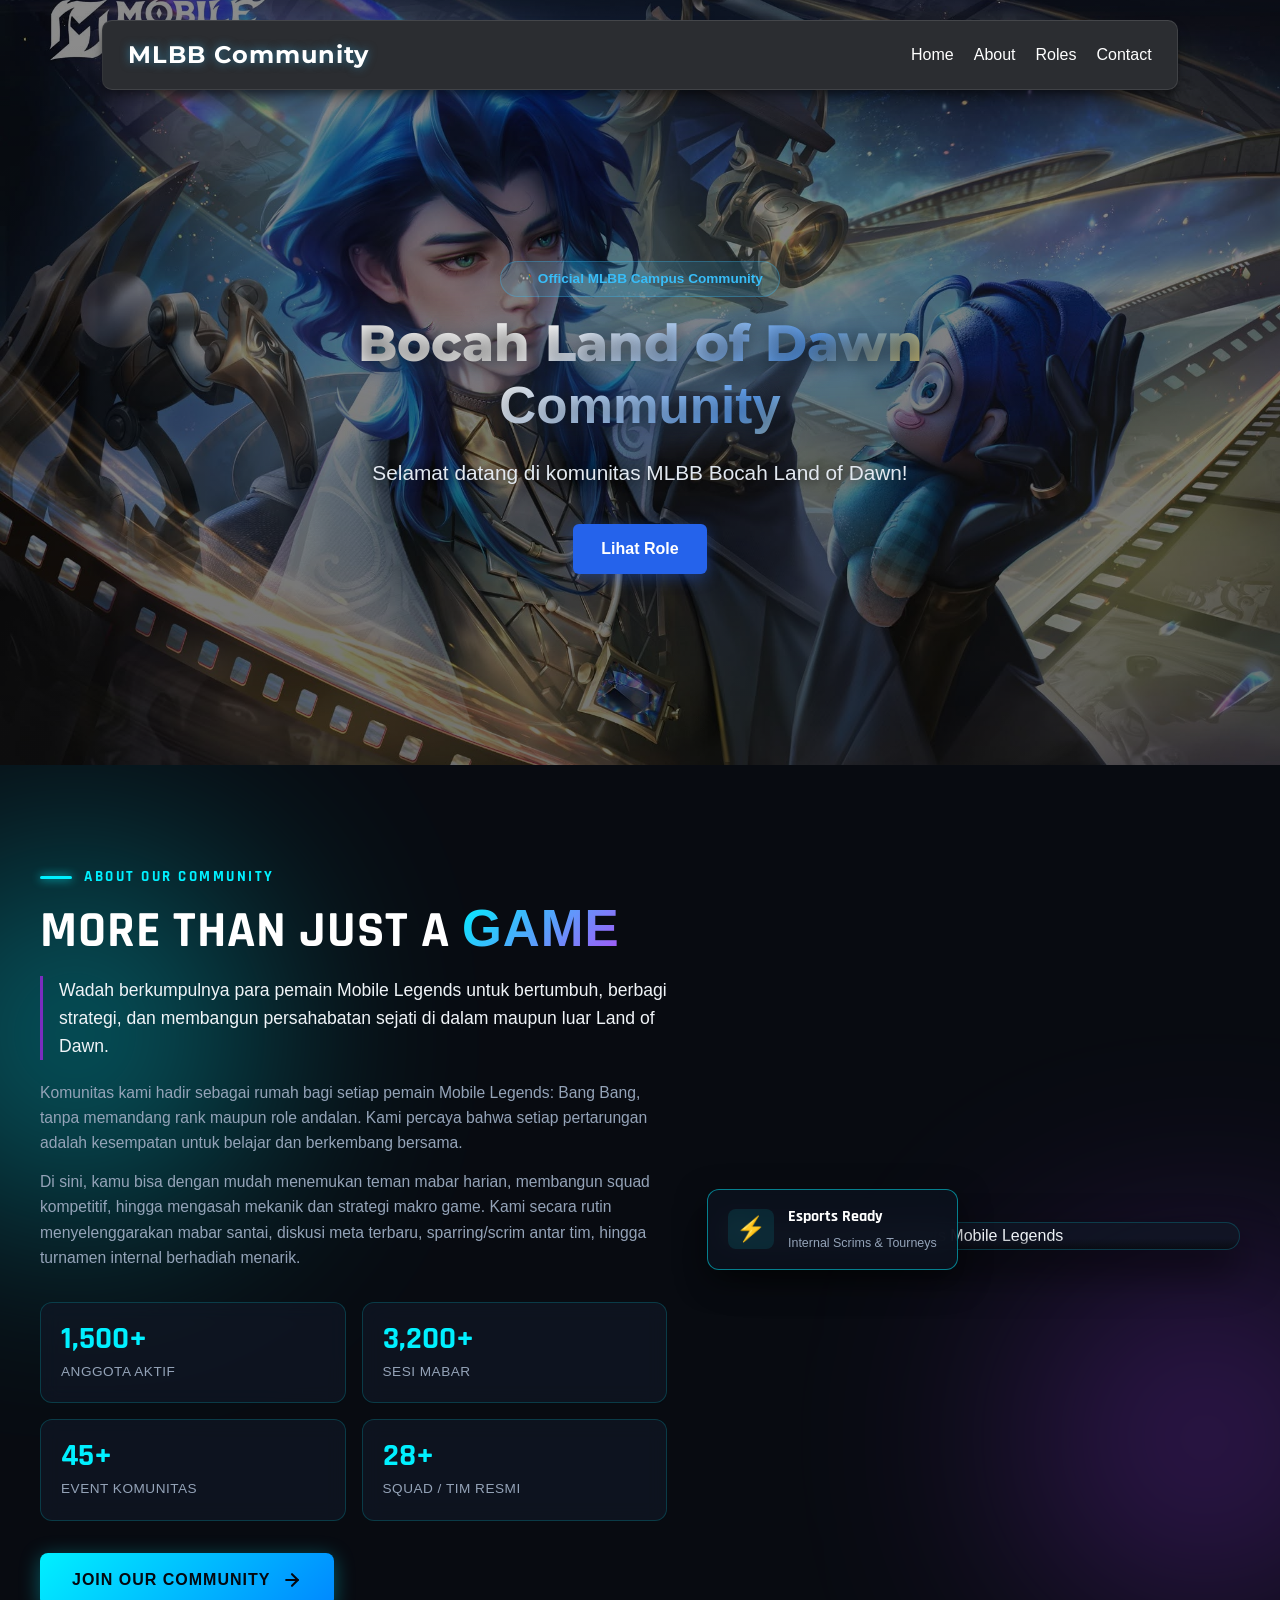
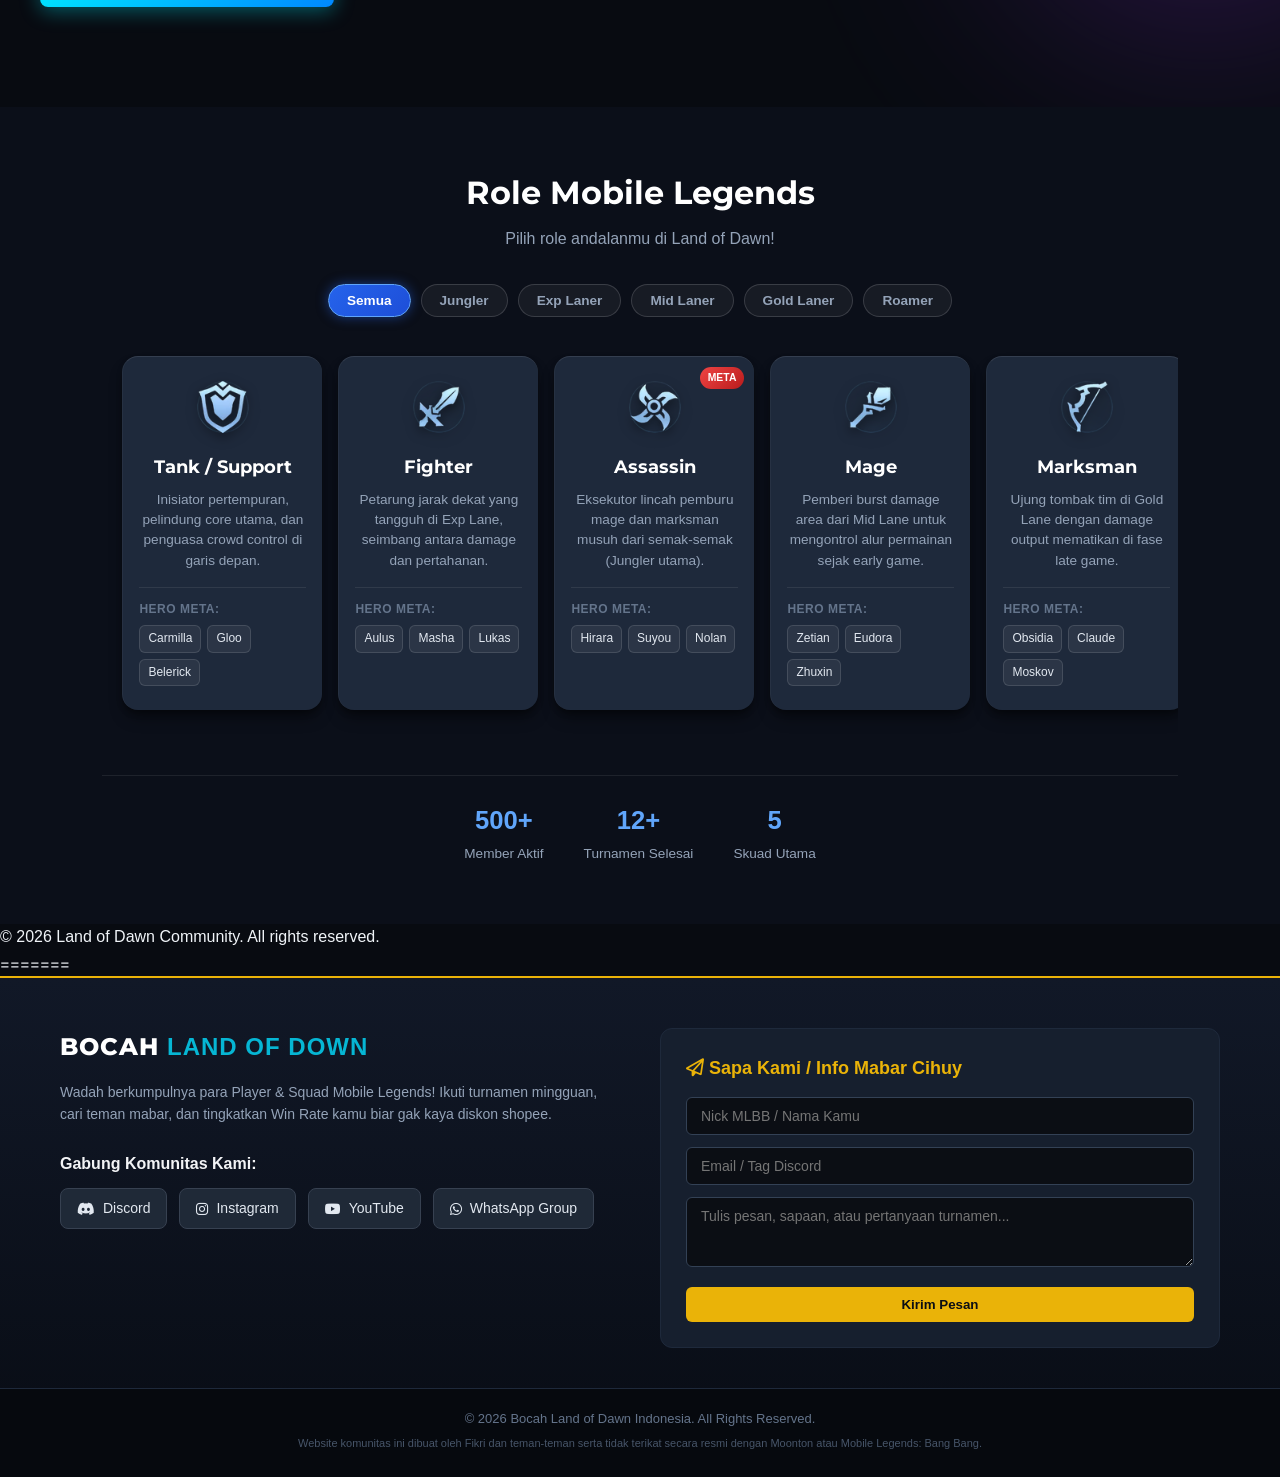
==== commit f994c4b5: "feat: integrasi lengkap HTML, CSS, dan JS section about" ====
--- a/index.html
+++ b/index.html
@@ -37,6 +37,125 @@
     <!-- SECTION 2: ABOUT (Tugas Teman 2) -->
     <section id="about" class="section">
         <!-- Nanti diisi Teman 2 -->
+         <!DOCTYPE html>
+<html lang="id">
+<head>
+  <meta charset="UTF-8">
+  <meta name="viewport" content="width=device-width, initial-scale=1.0">
+  <title>MLBB Community - About Us</title>
+  
+  <!-- Font Google: Rajdhani untuk Heading Esports & Plus Jakarta Sans untuk Body -->
+  <link rel="preconnect" href="https://fonts.googleapis.com">
+  <link rel="preconnect" href="https://fonts.gstatic.com" crossorigin>
+  <link href="https://fonts.googleapis.com/css2?family=Plus+Jakarta+Sans:wght@400;500;600;700&family=Rajdhani:wght@600;700&display=swap" rel="stylesheet">
+  
+  <link rel="stylesheet" href="style.css">
+</head>
+<body>
+
+  <!-- ==================== SECTION ABOUT US ==================== -->
+  <section id="about" class="ml-about">
+    <!-- Elemen Dekoratif Glowing Background -->
+    <div class="ml-about__glow ml-about__glow--blue" aria-hidden="true"></div>
+    <div class="ml-about__glow ml-about__glow--purple" aria-hidden="true"></div>
+
+    <div class="ml-about__container">
+      <div class="ml-about__grid">
+        
+        <!-- Kolom Kiri: Teks & Statistik -->
+        <div class="ml-about__content ml-animate">
+          
+          <!-- Label Section -->
+          <div class="ml-about__label-wrapper">
+            <span class="ml-about__accent-line"></span>
+            <span class="ml-about__label">ABOUT OUR COMMUNITY</span>
+          </div>
+
+          <!-- Judul Utama -->
+          <h2 class="ml-about__title">
+            MORE THAN JUST A <span class="ml-about__title-gradient">GAME</span>
+          </h2>
+          
+          <!-- Subjudul -->
+          <p class="ml-about__subtitle">
+            Wadah berkumpulnya para pemain Mobile Legends untuk bertumbuh, berbagi strategi, dan membangun persahabatan sejati di dalam maupun luar Land of Dawn.
+          </p>
+
+          <!-- Deskripsi Komunitas -->
+          <div class="ml-about__description">
+            <p>
+              Komunitas kami hadir sebagai rumah bagi setiap pemain Mobile Legends: Bang Bang, tanpa memandang rank maupun role andalan. Kami percaya bahwa setiap pertarungan adalah kesempatan untuk belajar dan berkembang bersama.
+            </p>
+            <p>
+              Di sini, kamu bisa dengan mudah menemukan teman mabar harian, membangun squad kompetitif, hingga mengasah mekanik dan strategi makro game. Kami secara rutin menyelenggarakan mabar santai, diskusi meta terbaru, sparring/scrim antar tim, hingga turnamen internal berhadiah menarik.
+            </p>
+          </div>
+
+          <!-- Statistik Komunitas -->
+          <!-- CATATAN PENGENBANG: Angka dan teks di bawah ini adalah DATA DUMMY. Silakan ganti dengan statistik riil komunitas Anda. -->
+          <div class="ml-about__stats">
+            <div class="ml-about__stat-card">
+              <div class="ml-about__stat-number">1,500+</div>
+              <div class="ml-about__stat-label">Anggota Aktif</div>
+            </div>
+            <div class="ml-about__stat-card">
+              <div class="ml-about__stat-number">3,200+</div>
+              <div class="ml-about__stat-label">Sesi Mabar</div>
+            </div>
+            <div class="ml-about__stat-card">
+              <div class="ml-about__stat-number">45+</div>
+              <div class="ml-about__stat-label">Event Komunitas</div>
+            </div>
+            <div class="ml-about__stat-card">
+              <div class="ml-about__stat-number">28+</div>
+              <div class="ml-about__stat-label">Squad / Tim Resmi</div>
+            </div>
+          </div>
+
+          <!-- Call To Action (CTA) -->
+          <div class="ml-about__cta">
+            <!-- Ganti href="#join" dengan link WhatsApp, Discord, atau Form Pendaftaran Anda -->
+            <a href="#join" class="ml-about__btn">
+              <span>JOIN OUR COMMUNITY</span>
+              <svg width="20" height="20" viewBox="0 0 24 24" fill="none" stroke="currentColor" stroke-width="2.5" stroke-linecap="round" stroke-linejoin="round">
+                <line x1="5" y1="12" x2="19" y2="12"></line>
+                <polyline points="12 5 19 12 12 19"></polyline>
+              </svg>
+            </a>
+          </div>
+
+        </div>
+
+        <!-- Kolom Kanan: Visual & Ilustrasi Gaming -->
+        <div class="ml-about__visual ml-animate">
+          <div class="ml-about__image-wrapper">
+            <div class="ml-about__image-frame">
+              <!-- Sumber Gambar: Unsplash Esports/Gaming Setup Legal -->
+              <img src="https://images.unsplash.com/photo-1542751371-adc38448a05e?q=80&w=1000&auto=format&fit=crop" 
+                   alt="Suasana Komunitas Esports Mobile Legends" 
+                   class="ml-about__image" 
+                   loading="lazy">
+              <div class="ml-about__image-overlay"></div>
+            </div>
+
+            <!-- Floating Badge Ornamen -->
+            <div class="ml-about__badge">
+              <div class="ml-about__badge-icon">⚡</div>
+              <div class="ml-about__badge-text">
+                <strong>Esports Ready</strong>
+                <span>Internal Scrims & Tourneys</span>
+              </div>
+            </div>
+          </div>
+        </div>
+
+      </div>
+    </div>
+  </section>
+
+  <script src="script.js"></script>
+</body>
+</html>
     </section>
 
 
--- a/style.css
+++ b/style.css
@@ -462,92 +462,567 @@
    SECTION 4: CONTACT & FOOTER (Teman 2)
    ========================================== */
 
-/* Section Contact */
-#contact {
-  padding: 60px 20px;
-  background-color: #0d1117;
-  color: #f0f6fc;
-  text-align: center;
-}
-
-#contact h2, #contact h3 {
-  color: #ffffff;
+/* Reset & Dasar Warna */
+* {
+  margin: 0;
+  padding: 0;
+  box-sizing: border-box;
+  font-family: 'Segoe UI', Tahoma, Geneva, Verdana, sans-serif;
+}
+
+body {
+  background-color: #0b0e14;
+  color: #e2e8f0;
+}
+
+/* Styling Footer */
+.mlbb-footer {
+  background: linear-gradient(180deg, #111827 0%, #080c14 100%);
+  border-top: 2px solid #eab308;
+  padding-top: 50px;
+}
+
+.footer-container {
+  max-width: 1200px;
+  margin: 0 auto;
+  padding: 0 20px 40px 20px;
+  display: grid;
+  grid-template-columns: 1fr 1fr;
+  gap: 40px;
+}
+
+/* Kolom 1: Profil & Medsos */
+.brand-col h3 {
+  font-size: 24px;
+  font-weight: 800;
+  letter-spacing: 1px;
+  color: #fff;
+  margin-bottom: 15px;
+}
+
+.brand-col h3 span {
+  color: #06b6d4;
+}
+
+.community-desc {
+  color: #94a3b8;
+  font-size: 14px;
+  line-height: 1.6;
+  margin-bottom: 25px;
+}
+
+.social-title {
+  font-size: 16px;
+  color: #f3f4f6;
   margin-bottom: 12px;
 }
 
-#contact p {
-  color: #8b949e;
-  max-width: 600px;
-  margin: 0 auto 20px auto;
-  line-height: 1.6;
-}
-
-/* Link Sosial Media / Komunitas */
-#contact a {
-  color: #58a6ff;
+.social-links {
+  display: flex;
+  gap: 12px;
+  flex-wrap: wrap;
+}
+
+.social-card {
+  display: flex;
+  align-items: center;
+  gap: 8px;
+  background: #1f2937;
+  color: #e2e8f0;
+  padding: 8px 16px;
+  border-radius: 8px;
   text-decoration: none;
-  font-weight: 600;
-  margin: 0 8px;
-  transition: color 0.2s ease;
-}
-
-#contact a:hover {
-  color: #79c0ff;
-  text-decoration: underline;
-}
-
-/* Styling Form Sapa Kami */
-#contact form {
-  max-width: 450px;
-  margin: 24px auto 0 auto;
+  font-size: 14px;
+  border: 1px solid #374151;
+  transition: all 0.3s ease;
+}
+
+.social-card:hover {
+  background: #06b6d4;
+  color: #0b0e14;
+  border-color: #06b6d4;
+  transform: translateY(-2px);
+}
+
+/* Kolom 2: Form Sapaan */
+.form-col {
+  background: #161f2e;
+  padding: 25px;
+  border-radius: 12px;
+  border: 1px solid #1e293b;
+}
+
+.form-title {
+  font-size: 18px;
+  color: #eab308;
+  margin-bottom: 15px;
+}
+
+.footer-form {
   display: flex;
   flex-direction: column;
   gap: 12px;
 }
 
-#contact input,
-#contact textarea {
+.input-group input,
+.input-group textarea {
   width: 100%;
-  padding: 12px 16px;
-  background: #161b22;
-  border: 1px solid #30363d;
-  border-radius: 8px;
-  color: #c9d1d9;
-  font-size: 0.9rem;
-  box-sizing: border-box;
-}
-
-#contact input:focus,
-#contact textarea:focus {
+  padding: 10px 14px;
+  background: #0b0e14;
+  border: 1px solid #334155;
+  border-radius: 6px;
+  color: #fff;
+  font-size: 14px;
   outline: none;
-  border-color: #58a6ff;
-}
-
-#contact button {
-  background: linear-gradient(135deg, #238636, #2ea043);
-  color: #ffffff;
+  transition: border-color 0.2s;
+}
+
+.input-group input:focus,
+.input-group textarea:focus {
+  border-color: #06b6d4;
+}
+
+.btn-submit {
+  background: #eab308;
+  color: #0b0e14;
+  font-weight: bold;
+  padding: 10px 20px;
   border: none;
-  padding: 12px;
-  border-radius: 8px;
-  font-weight: bold;
+  border-radius: 6px;
   cursor: pointer;
   transition: background 0.2s ease;
 }
 
-#contact button:hover {
-  background: linear-gradient(135deg, #2ea043, #3fb950);
-}
-
-/* Footer */
-footer {
-  background-color: #010409;
-  padding: 24px 20px;
+.btn-submit:hover {
+  background: #facc15;
+}
+
+/* Bottom Footer Bar */
+.footer-bottom {
+  border-top: 1px solid #1e293b;
+  padding: 20px;
   text-align: center;
-  border-top: 1px solid #21262d;
-  color: #8b949e;
+  background: #06090e;
+  font-size: 13px;
+  color: #64748b;
+}
+
+.footer-bottom p {
+  margin-bottom: 5px;
+}
+
+.disclaimer {
+  font-size: 11px;
+  color: #475569;
+}
+
+/* Responsif untuk Layar HP */
+@media (max-width: 768px) {
+  .footer-container {
+    grid-template-columns: 1fr;
+  }
+}
+
+/* ==================== RESET & VARIABLES ==================== */
+:root {
+  --ml-bg-dark: #080b11;
+  --ml-bg-card: rgba(16, 23, 38, 0.7);
+  --ml-bg-card-hover: rgba(24, 35, 58, 0.85);
+  --ml-accent-blue: #00f0ff;
+  --ml-accent-purple: #7b2cbf;
+  --ml-accent-glow: rgba(0, 240, 255, 0.35);
+  --ml-text-primary: #f0f4f8;
+  --ml-text-secondary: #94a3b8;
+  --ml-border-color: rgba(0, 240, 255, 0.18);
+  --ml-border-color-hover: rgba(0, 240, 255, 0.5);
+  
+  --ml-font-heading: 'Rajdhani', sans-serif;
+  --ml-font-body: 'Plus Jakarta Sans', sans-serif;
+  
+  --ml-transition: all 0.3s cubic-bezier(0.4, 0, 0.2, 1);
+}
+
+* {
+  box-sizing: border-box;
+  margin: 0;
+  padding: 0;
+}
+
+body {
+  background-color: var(--ml-bg-dark);
+  font-family: var(--ml-font-body);
+  color: var(--ml-text-primary);
+  line-height: 1.6;
+  overflow-x: hidden;
+}
+
+/* ==================== ABOUT SECTION STYLES ==================== */
+.ml-about {
+  position: relative;
+  padding: 100px 24px;
+  background-color: var(--ml-bg-dark);
+  overflow: hidden;
+}
+
+/* Container */
+.ml-about__container {
+  max-width: 1200px;
+  margin: 0 auto;
+  position: relative;
+  z-index: 2;
+}
+
+/* Glowing Background Ornaments */
+.ml-about__glow {
+  position: absolute;
+  width: 350px;
+  height: 350px;
+  border-radius: 50%;
+  filter: blur(120px);
+  pointer-events: none;
+  z-index: 1;
+  opacity: 0.4;
+}
+
+.ml-about__glow--blue {
+  top: 10%;
+  left: -100px;
+  background: var(--ml-accent-blue);
+}
+
+.ml-about__glow--purple {
+  bottom: 10%;
+  right: -100px;
+  background: var(--ml-accent-purple);
+}
+
+/* Grid Layout (Desktop 2-Column) */
+.ml-about__grid {
+  display: grid;
+  grid-template-columns: 1.1fr 0.9fr;
+  gap: 60px;
+  align-items: center;
+}
+
+/* Label Section */
+.ml-about__label-wrapper {
+  display: flex;
+  align-items: center;
+  gap: 12px;
+  margin-bottom: 12px;
+}
+
+.ml-about__accent-line {
+  width: 32px;
+  height: 3px;
+  background: var(--ml-accent-blue);
+  box-shadow: 0 0 10px var(--ml-accent-blue);
+  border-radius: 2px;
+}
+
+.ml-about__label {
+  font-family: var(--ml-font-heading);
+  font-size: 0.95rem;
+  font-weight: 700;
+  letter-spacing: 2.5px;
+  color: var(--ml-accent-blue);
+  text-transform: uppercase;
+}
+
+/* Judul Utama */
+.ml-about__title {
+  font-family: var(--ml-font-heading);
+  font-size: clamp(2.2rem, 4vw, 3.2rem);
+  font-weight: 700;
+  line-height: 1.1;
+  letter-spacing: 1px;
+  color: #ffffff;
+  margin-bottom: 16px;
+  text-transform: uppercase;
+}
+
+.ml-about__title-gradient {
+  background: linear-gradient(135deg, var(--ml-accent-blue) 0%, #a855f7 100%);
+  background-clip: text;
+  -webkit-background-clip: text;
+  -webkit-text-fill-color: transparent;
+}
+
+/* Subjudul */
+.ml-about__subtitle {
+  font-size: 1.1rem;
+  font-weight: 500;
+  color: var(--ml-text-primary);
+  margin-bottom: 20px;
+  border-left: 3px solid var(--ml-accent-purple);
+  padding-left: 16px;
+}
+
+/* Deskripsi */
+.ml-about__description p {
+  font-size: 0.98rem;
+  color: var(--ml-text-secondary);
+  margin-bottom: 14px;
+}
+
+/* Kartu Statistik Grid */
+.ml-about__stats {
+  display: grid;
+  grid-template-columns: repeat(2, 1fr);
+  gap: 16px;
+  margin: 32px 0;
+}
+
+.ml-about__stat-card {
+  background: var(--ml-bg-card);
+  backdrop-filter: blur(10px);
+  border: 1px solid var(--ml-border-color);
+  border-radius: 12px;
+  padding: 20px;
+  transition: var(--ml-transition);
+  position: relative;
+  overflow: hidden;
+}
+
+.ml-about__stat-card::before {
+  content: '';
+  position: absolute;
+  top: 0;
+  left: 0;
+  width: 100%;
+  height: 2px;
+  background: linear-gradient(90deg, transparent, var(--ml-accent-blue), transparent);
+  opacity: 0;
+  transition: var(--ml-transition);
+}
+
+.ml-about__stat-card:hover {
+  background: var(--ml-bg-card-hover);
+  border-color: var(--ml-border-color-hover);
+  transform: translateY(-4px);
+  box-shadow: 0 10px 25px rgba(0, 0, 0, 0.4), 0 0 15px var(--ml-accent-glow);
+}
+
+.ml-about__stat-card:hover::before {
+  opacity: 1;
+}
+
+.ml-about__stat-number {
+  font-family: var(--ml-font-heading);
+  font-size: 2rem;
+  font-weight: 700;
+  color: var(--ml-accent-blue);
+  line-height: 1;
+  margin-bottom: 6px;
+}
+
+.ml-about__stat-label {
   font-size: 0.85rem;
-}
-
-footer p {
-  margin: 4px 0;
+  font-weight: 500;
+  color: var(--ml-text-secondary);
+  text-transform: uppercase;
+  letter-spacing: 0.5px;
+}
+
+/* Tombol CTA */
+.ml-about__btn {
+  display: inline-flex;
+  align-items: center;
+  gap: 12px;
+  background: linear-gradient(135deg, var(--ml-accent-blue) 0%, #0088ff 100%);
+  color: #040810;
+  font-family: var(--ml-font-heading);
+  font-size: 1rem;
+  font-weight: 700;
+  letter-spacing: 1px;
+  padding: 14px 32px;
+  border-radius: 8px;
+  text-decoration: none;
+  text-transform: uppercase;
+  transition: var(--ml-transition);
+  box-shadow: 0 4px 20px var(--ml-accent-glow);
+}
+
+.ml-about__btn:hover {
+  transform: translateY(-2px);
+  box-shadow: 0 8px 30px rgba(0, 240, 255, 0.6);
+  background: linear-gradient(135deg, #33f3ff 0%, #1a94ff 100%);
+}
+
+.ml-about__btn svg {
+  transition: transform 0.3s ease;
+}
+
+.ml-about__btn:hover svg {
+  transform: translateX(4px);
+}
+
+/* ==================== VISUAL SECTION ==================== */
+.ml-about__image-wrapper {
+  position: relative;
+}
+
+.ml-about__image-frame {
+  position: relative;
+  border-radius: 16px;
+  overflow: hidden;
+  border: 1px solid var(--ml-border-color);
+  box-shadow: 0 20px 40px rgba(0, 0, 0, 0.6);
+  background: var(--ml-bg-card);
+}
+
+.ml-about__image {
+  width: 100%;
+  height: 100%;
+  max-height: 480px;
+  object-fit: cover;
+  display: block;
+  transition: transform 0.5s ease;
+}
+
+.ml-about__image-wrapper:hover .ml-about__image {
+  transform: scale(1.03);
+}
+
+.ml-about__image-overlay {
+  position: absolute;
+  inset: 0;
+  background: linear-gradient(180deg, transparent 60%, rgba(8, 11, 17, 0.85) 100%);
+  pointer-events: none;
+}
+
+/* Floating Badge */
+.ml-about__badge {
+  position: absolute;
+  bottom: -20px;
+  left: -20px;
+  background: rgba(12, 17, 29, 0.9);
+  backdrop-filter: blur(12px);
+  border: 1px solid var(--ml-border-color-hover);
+  border-radius: 12px;
+  padding: 14px 20px;
+  display: flex;
+  align-items: center;
+  gap: 14px;
+  box-shadow: 0 10px 30px rgba(0, 0, 0, 0.5);
+  animation: floatBadge 4s ease-in-out infinite;
+}
+
+.ml-about__badge-icon {
+  font-size: 1.5rem;
+  background: rgba(0, 240, 255, 0.1);
+  padding: 8px;
+  border-radius: 8px;
+  line-height: 1;
+}
+
+.ml-about__badge-text strong {
+  display: block;
+  font-family: var(--ml-font-heading);
+  font-size: 1rem;
+  color: #ffffff;
+}
+
+.ml-about__badge-text span {
+  font-size: 0.78rem;
+  color: var(--ml-text-secondary);
+}
+
+@keyframes floatBadge {
+  0%, 100% { transform: translateY(0); }
+  50% { transform: translateY(-8px); }
+}
+
+/* ==================== ANIMASI INTERACTION & SCROLL ==================== */
+.ml-animate {
+  opacity: 0;
+  transform: translateY(30px);
+  transition: opacity 0.8s ease, transform 0.8s ease;
+}
+
+.ml-animate.is-visible {
+  opacity: 1;
+  transform: translateY(0);
+}
+
+/* Preferensi Pengguna: Reduce Motion */
+@media (prefers-reduced-motion: reduce) {
+  .ml-animate {
+    opacity: 1;
+    transform: none;
+    transition: none;
+  }
+  .ml-about__badge {
+    animation: none;
+  }
+}
+
+/* ==================== RESPONSIVE MEDIA QUERIES ==================== */
+/* Tablet Layout */
+@media (max-width: 992px) {
+  .ml-about {
+    padding: 70px 20px;
+  }
+
+  .ml-about__grid {
+    grid-template-columns: 1fr;
+    gap: 50px;
+  }
+
+  .ml-about__visual {
+    order: -1; /* Menampilkan gambar di atas deskripsi pada layar tablet & mobile */
+  }
+
+  .ml-about__image {
+    max-height: 380px;
+  }
+
+  .ml-about__badge {
+    bottom: 10px;
+    left: 10px;
+  }
+}
+
+/* Smartphone Layout */
+@media (max-width: 576px) {
+  .ml-about {
+    padding: 50px 16px;
+  }
+
+  .ml-about__title {
+    font-size: 2.2rem;
+  }
+
+  .ml-about__subtitle {
+    font-size: 1rem;
+  }
+
+  .ml-about__stats {
+    grid-template-columns: repeat(2, 1fr);
+    gap: 12px;
+  }
+
+  .ml-about__stat-card {
+    padding: 14px;
+  }
+
+  .ml-about__stat-number {
+    font-size: 1.6rem;
+  }
+
+  .ml-about__stat-label {
+    font-size: 0.75rem;
+  }
+
+  .ml-about__btn {
+    width: 100%;
+    justify-content: center;
+  }
+
+  .ml-about__badge {
+    position: relative;
+    bottom: auto;
+    left: auto;
+    margin-top: 16px;
+  }
 }
--- a/style.css
+++ b/style.css
@@ -462,92 +462,567 @@
    SECTION 4: CONTACT & FOOTER (Teman 2)
    ========================================== */
 
-/* Section Contact */
-#contact {
-  padding: 60px 20px;
-  background-color: #0d1117;
-  color: #f0f6fc;
-  text-align: center;
-}
-
-#contact h2, #contact h3 {
-  color: #ffffff;
+/* Reset & Dasar Warna */
+* {
+  margin: 0;
+  padding: 0;
+  box-sizing: border-box;
+  font-family: 'Segoe UI', Tahoma, Geneva, Verdana, sans-serif;
+}
+
+body {
+  background-color: #0b0e14;
+  color: #e2e8f0;
+}
+
+/* Styling Footer */
+.mlbb-footer {
+  background: linear-gradient(180deg, #111827 0%, #080c14 100%);
+  border-top: 2px solid #eab308;
+  padding-top: 50px;
+}
+
+.footer-container {
+  max-width: 1200px;
+  margin: 0 auto;
+  padding: 0 20px 40px 20px;
+  display: grid;
+  grid-template-columns: 1fr 1fr;
+  gap: 40px;
+}
+
+/* Kolom 1: Profil & Medsos */
+.brand-col h3 {
+  font-size: 24px;
+  font-weight: 800;
+  letter-spacing: 1px;
+  color: #fff;
+  margin-bottom: 15px;
+}
+
+.brand-col h3 span {
+  color: #06b6d4;
+}
+
+.community-desc {
+  color: #94a3b8;
+  font-size: 14px;
+  line-height: 1.6;
+  margin-bottom: 25px;
+}
+
+.social-title {
+  font-size: 16px;
+  color: #f3f4f6;
   margin-bottom: 12px;
 }
 
-#contact p {
-  color: #8b949e;
-  max-width: 600px;
-  margin: 0 auto 20px auto;
-  line-height: 1.6;
-}
-
-/* Link Sosial Media / Komunitas */
-#contact a {
-  color: #58a6ff;
+.social-links {
+  display: flex;
+  gap: 12px;
+  flex-wrap: wrap;
+}
+
+.social-card {
+  display: flex;
+  align-items: center;
+  gap: 8px;
+  background: #1f2937;
+  color: #e2e8f0;
+  padding: 8px 16px;
+  border-radius: 8px;
   text-decoration: none;
-  font-weight: 600;
-  margin: 0 8px;
-  transition: color 0.2s ease;
-}
-
-#contact a:hover {
-  color: #79c0ff;
-  text-decoration: underline;
-}
-
-/* Styling Form Sapa Kami */
-#contact form {
-  max-width: 450px;
-  margin: 24px auto 0 auto;
+  font-size: 14px;
+  border: 1px solid #374151;
+  transition: all 0.3s ease;
+}
+
+.social-card:hover {
+  background: #06b6d4;
+  color: #0b0e14;
+  border-color: #06b6d4;
+  transform: translateY(-2px);
+}
+
+/* Kolom 2: Form Sapaan */
+.form-col {
+  background: #161f2e;
+  padding: 25px;
+  border-radius: 12px;
+  border: 1px solid #1e293b;
+}
+
+.form-title {
+  font-size: 18px;
+  color: #eab308;
+  margin-bottom: 15px;
+}
+
+.footer-form {
   display: flex;
   flex-direction: column;
   gap: 12px;
 }
 
-#contact input,
-#contact textarea {
+.input-group input,
+.input-group textarea {
   width: 100%;
-  padding: 12px 16px;
-  background: #161b22;
-  border: 1px solid #30363d;
-  border-radius: 8px;
-  color: #c9d1d9;
-  font-size: 0.9rem;
-  box-sizing: border-box;
-}
-
-#contact input:focus,
-#contact textarea:focus {
+  padding: 10px 14px;
+  background: #0b0e14;
+  border: 1px solid #334155;
+  border-radius: 6px;
+  color: #fff;
+  font-size: 14px;
   outline: none;
-  border-color: #58a6ff;
-}
-
-#contact button {
-  background: linear-gradient(135deg, #238636, #2ea043);
-  color: #ffffff;
+  transition: border-color 0.2s;
+}
+
+.input-group input:focus,
+.input-group textarea:focus {
+  border-color: #06b6d4;
+}
+
+.btn-submit {
+  background: #eab308;
+  color: #0b0e14;
+  font-weight: bold;
+  padding: 10px 20px;
   border: none;
-  padding: 12px;
-  border-radius: 8px;
-  font-weight: bold;
+  border-radius: 6px;
   cursor: pointer;
   transition: background 0.2s ease;
 }
 
-#contact button:hover {
-  background: linear-gradient(135deg, #2ea043, #3fb950);
-}
-
-/* Footer */
-footer {
-  background-color: #010409;
-  padding: 24px 20px;
+.btn-submit:hover {
+  background: #facc15;
+}
+
+/* Bottom Footer Bar */
+.footer-bottom {
+  border-top: 1px solid #1e293b;
+  padding: 20px;
   text-align: center;
-  border-top: 1px solid #21262d;
-  color: #8b949e;
+  background: #06090e;
+  font-size: 13px;
+  color: #64748b;
+}
+
+.footer-bottom p {
+  margin-bottom: 5px;
+}
+
+.disclaimer {
+  font-size: 11px;
+  color: #475569;
+}
+
+/* Responsif untuk Layar HP */
+@media (max-width: 768px) {
+  .footer-container {
+    grid-template-columns: 1fr;
+  }
+}
+
+/* ==================== RESET & VARIABLES ==================== */
+:root {
+  --ml-bg-dark: #080b11;
+  --ml-bg-card: rgba(16, 23, 38, 0.7);
+  --ml-bg-card-hover: rgba(24, 35, 58, 0.85);
+  --ml-accent-blue: #00f0ff;
+  --ml-accent-purple: #7b2cbf;
+  --ml-accent-glow: rgba(0, 240, 255, 0.35);
+  --ml-text-primary: #f0f4f8;
+  --ml-text-secondary: #94a3b8;
+  --ml-border-color: rgba(0, 240, 255, 0.18);
+  --ml-border-color-hover: rgba(0, 240, 255, 0.5);
+  
+  --ml-font-heading: 'Rajdhani', sans-serif;
+  --ml-font-body: 'Plus Jakarta Sans', sans-serif;
+  
+  --ml-transition: all 0.3s cubic-bezier(0.4, 0, 0.2, 1);
+}
+
+* {
+  box-sizing: border-box;
+  margin: 0;
+  padding: 0;
+}
+
+body {
+  background-color: var(--ml-bg-dark);
+  font-family: var(--ml-font-body);
+  color: var(--ml-text-primary);
+  line-height: 1.6;
+  overflow-x: hidden;
+}
+
+/* ==================== ABOUT SECTION STYLES ==================== */
+.ml-about {
+  position: relative;
+  padding: 100px 24px;
+  background-color: var(--ml-bg-dark);
+  overflow: hidden;
+}
+
+/* Container */
+.ml-about__container {
+  max-width: 1200px;
+  margin: 0 auto;
+  position: relative;
+  z-index: 2;
+}
+
+/* Glowing Background Ornaments */
+.ml-about__glow {
+  position: absolute;
+  width: 350px;
+  height: 350px;
+  border-radius: 50%;
+  filter: blur(120px);
+  pointer-events: none;
+  z-index: 1;
+  opacity: 0.4;
+}
+
+.ml-about__glow--blue {
+  top: 10%;
+  left: -100px;
+  background: var(--ml-accent-blue);
+}
+
+.ml-about__glow--purple {
+  bottom: 10%;
+  right: -100px;
+  background: var(--ml-accent-purple);
+}
+
+/* Grid Layout (Desktop 2-Column) */
+.ml-about__grid {
+  display: grid;
+  grid-template-columns: 1.1fr 0.9fr;
+  gap: 60px;
+  align-items: center;
+}
+
+/* Label Section */
+.ml-about__label-wrapper {
+  display: flex;
+  align-items: center;
+  gap: 12px;
+  margin-bottom: 12px;
+}
+
+.ml-about__accent-line {
+  width: 32px;
+  height: 3px;
+  background: var(--ml-accent-blue);
+  box-shadow: 0 0 10px var(--ml-accent-blue);
+  border-radius: 2px;
+}
+
+.ml-about__label {
+  font-family: var(--ml-font-heading);
+  font-size: 0.95rem;
+  font-weight: 700;
+  letter-spacing: 2.5px;
+  color: var(--ml-accent-blue);
+  text-transform: uppercase;
+}
+
+/* Judul Utama */
+.ml-about__title {
+  font-family: var(--ml-font-heading);
+  font-size: clamp(2.2rem, 4vw, 3.2rem);
+  font-weight: 700;
+  line-height: 1.1;
+  letter-spacing: 1px;
+  color: #ffffff;
+  margin-bottom: 16px;
+  text-transform: uppercase;
+}
+
+.ml-about__title-gradient {
+  background: linear-gradient(135deg, var(--ml-accent-blue) 0%, #a855f7 100%);
+  background-clip: text;
+  -webkit-background-clip: text;
+  -webkit-text-fill-color: transparent;
+}
+
+/* Subjudul */
+.ml-about__subtitle {
+  font-size: 1.1rem;
+  font-weight: 500;
+  color: var(--ml-text-primary);
+  margin-bottom: 20px;
+  border-left: 3px solid var(--ml-accent-purple);
+  padding-left: 16px;
+}
+
+/* Deskripsi */
+.ml-about__description p {
+  font-size: 0.98rem;
+  color: var(--ml-text-secondary);
+  margin-bottom: 14px;
+}
+
+/* Kartu Statistik Grid */
+.ml-about__stats {
+  display: grid;
+  grid-template-columns: repeat(2, 1fr);
+  gap: 16px;
+  margin: 32px 0;
+}
+
+.ml-about__stat-card {
+  background: var(--ml-bg-card);
+  backdrop-filter: blur(10px);
+  border: 1px solid var(--ml-border-color);
+  border-radius: 12px;
+  padding: 20px;
+  transition: var(--ml-transition);
+  position: relative;
+  overflow: hidden;
+}
+
+.ml-about__stat-card::before {
+  content: '';
+  position: absolute;
+  top: 0;
+  left: 0;
+  width: 100%;
+  height: 2px;
+  background: linear-gradient(90deg, transparent, var(--ml-accent-blue), transparent);
+  opacity: 0;
+  transition: var(--ml-transition);
+}
+
+.ml-about__stat-card:hover {
+  background: var(--ml-bg-card-hover);
+  border-color: var(--ml-border-color-hover);
+  transform: translateY(-4px);
+  box-shadow: 0 10px 25px rgba(0, 0, 0, 0.4), 0 0 15px var(--ml-accent-glow);
+}
+
+.ml-about__stat-card:hover::before {
+  opacity: 1;
+}
+
+.ml-about__stat-number {
+  font-family: var(--ml-font-heading);
+  font-size: 2rem;
+  font-weight: 700;
+  color: var(--ml-accent-blue);
+  line-height: 1;
+  margin-bottom: 6px;
+}
+
+.ml-about__stat-label {
   font-size: 0.85rem;
-}
-
-footer p {
-  margin: 4px 0;
+  font-weight: 500;
+  color: var(--ml-text-secondary);
+  text-transform: uppercase;
+  letter-spacing: 0.5px;
+}
+
+/* Tombol CTA */
+.ml-about__btn {
+  display: inline-flex;
+  align-items: center;
+  gap: 12px;
+  background: linear-gradient(135deg, var(--ml-accent-blue) 0%, #0088ff 100%);
+  color: #040810;
+  font-family: var(--ml-font-heading);
+  font-size: 1rem;
+  font-weight: 700;
+  letter-spacing: 1px;
+  padding: 14px 32px;
+  border-radius: 8px;
+  text-decoration: none;
+  text-transform: uppercase;
+  transition: var(--ml-transition);
+  box-shadow: 0 4px 20px var(--ml-accent-glow);
+}
+
+.ml-about__btn:hover {
+  transform: translateY(-2px);
+  box-shadow: 0 8px 30px rgba(0, 240, 255, 0.6);
+  background: linear-gradient(135deg, #33f3ff 0%, #1a94ff 100%);
+}
+
+.ml-about__btn svg {
+  transition: transform 0.3s ease;
+}
+
+.ml-about__btn:hover svg {
+  transform: translateX(4px);
+}
+
+/* ==================== VISUAL SECTION ==================== */
+.ml-about__image-wrapper {
+  position: relative;
+}
+
+.ml-about__image-frame {
+  position: relative;
+  border-radius: 16px;
+  overflow: hidden;
+  border: 1px solid var(--ml-border-color);
+  box-shadow: 0 20px 40px rgba(0, 0, 0, 0.6);
+  background: var(--ml-bg-card);
+}
+
+.ml-about__image {
+  width: 100%;
+  height: 100%;
+  max-height: 480px;
+  object-fit: cover;
+  display: block;
+  transition: transform 0.5s ease;
+}
+
+.ml-about__image-wrapper:hover .ml-about__image {
+  transform: scale(1.03);
+}
+
+.ml-about__image-overlay {
+  position: absolute;
+  inset: 0;
+  background: linear-gradient(180deg, transparent 60%, rgba(8, 11, 17, 0.85) 100%);
+  pointer-events: none;
+}
+
+/* Floating Badge */
+.ml-about__badge {
+  position: absolute;
+  bottom: -20px;
+  left: -20px;
+  background: rgba(12, 17, 29, 0.9);
+  backdrop-filter: blur(12px);
+  border: 1px solid var(--ml-border-color-hover);
+  border-radius: 12px;
+  padding: 14px 20px;
+  display: flex;
+  align-items: center;
+  gap: 14px;
+  box-shadow: 0 10px 30px rgba(0, 0, 0, 0.5);
+  animation: floatBadge 4s ease-in-out infinite;
+}
+
+.ml-about__badge-icon {
+  font-size: 1.5rem;
+  background: rgba(0, 240, 255, 0.1);
+  padding: 8px;
+  border-radius: 8px;
+  line-height: 1;
+}
+
+.ml-about__badge-text strong {
+  display: block;
+  font-family: var(--ml-font-heading);
+  font-size: 1rem;
+  color: #ffffff;
+}
+
+.ml-about__badge-text span {
+  font-size: 0.78rem;
+  color: var(--ml-text-secondary);
+}
+
+@keyframes floatBadge {
+  0%, 100% { transform: translateY(0); }
+  50% { transform: translateY(-8px); }
+}
+
+/* ==================== ANIMASI INTERACTION & SCROLL ==================== */
+.ml-animate {
+  opacity: 0;
+  transform: translateY(30px);
+  transition: opacity 0.8s ease, transform 0.8s ease;
+}
+
+.ml-animate.is-visible {
+  opacity: 1;
+  transform: translateY(0);
+}
+
+/* Preferensi Pengguna: Reduce Motion */
+@media (prefers-reduced-motion: reduce) {
+  .ml-animate {
+    opacity: 1;
+    transform: none;
+    transition: none;
+  }
+  .ml-about__badge {
+    animation: none;
+  }
+}
+
+/* ==================== RESPONSIVE MEDIA QUERIES ==================== */
+/* Tablet Layout */
+@media (max-width: 992px) {
+  .ml-about {
+    padding: 70px 20px;
+  }
+
+  .ml-about__grid {
+    grid-template-columns: 1fr;
+    gap: 50px;
+  }
+
+  .ml-about__visual {
+    order: -1; /* Menampilkan gambar di atas deskripsi pada layar tablet & mobile */
+  }
+
+  .ml-about__image {
+    max-height: 380px;
+  }
+
+  .ml-about__badge {
+    bottom: 10px;
+    left: 10px;
+  }
+}
+
+/* Smartphone Layout */
+@media (max-width: 576px) {
+  .ml-about {
+    padding: 50px 16px;
+  }
+
+  .ml-about__title {
+    font-size: 2.2rem;
+  }
+
+  .ml-about__subtitle {
+    font-size: 1rem;
+  }
+
+  .ml-about__stats {
+    grid-template-columns: repeat(2, 1fr);
+    gap: 12px;
+  }
+
+  .ml-about__stat-card {
+    padding: 14px;
+  }
+
+  .ml-about__stat-number {
+    font-size: 1.6rem;
+  }
+
+  .ml-about__stat-label {
+    font-size: 0.75rem;
+  }
+
+  .ml-about__btn {
+    width: 100%;
+    justify-content: center;
+  }
+
+  .ml-about__badge {
+    position: relative;
+    bottom: auto;
+    left: auto;
+    margin-top: 16px;
+  }
 }
--- a/style.css
+++ b/style.css
@@ -462,92 +462,567 @@
    SECTION 4: CONTACT & FOOTER (Teman 2)
    ========================================== */
 
-/* Section Contact */
-#contact {
-  padding: 60px 20px;
-  background-color: #0d1117;
-  color: #f0f6fc;
-  text-align: center;
-}
-
-#contact h2, #contact h3 {
-  color: #ffffff;
+/* Reset & Dasar Warna */
+* {
+  margin: 0;
+  padding: 0;
+  box-sizing: border-box;
+  font-family: 'Segoe UI', Tahoma, Geneva, Verdana, sans-serif;
+}
+
+body {
+  background-color: #0b0e14;
+  color: #e2e8f0;
+}
+
+/* Styling Footer */
+.mlbb-footer {
+  background: linear-gradient(180deg, #111827 0%, #080c14 100%);
+  border-top: 2px solid #eab308;
+  padding-top: 50px;
+}
+
+.footer-container {
+  max-width: 1200px;
+  margin: 0 auto;
+  padding: 0 20px 40px 20px;
+  display: grid;
+  grid-template-columns: 1fr 1fr;
+  gap: 40px;
+}
+
+/* Kolom 1: Profil & Medsos */
+.brand-col h3 {
+  font-size: 24px;
+  font-weight: 800;
+  letter-spacing: 1px;
+  color: #fff;
+  margin-bottom: 15px;
+}
+
+.brand-col h3 span {
+  color: #06b6d4;
+}
+
+.community-desc {
+  color: #94a3b8;
+  font-size: 14px;
+  line-height: 1.6;
+  margin-bottom: 25px;
+}
+
+.social-title {
+  font-size: 16px;
+  color: #f3f4f6;
   margin-bottom: 12px;
 }
 
-#contact p {
-  color: #8b949e;
-  max-width: 600px;
-  margin: 0 auto 20px auto;
-  line-height: 1.6;
-}
-
-/* Link Sosial Media / Komunitas */
-#contact a {
-  color: #58a6ff;
+.social-links {
+  display: flex;
+  gap: 12px;
+  flex-wrap: wrap;
+}
+
+.social-card {
+  display: flex;
+  align-items: center;
+  gap: 8px;
+  background: #1f2937;
+  color: #e2e8f0;
+  padding: 8px 16px;
+  border-radius: 8px;
   text-decoration: none;
-  font-weight: 600;
-  margin: 0 8px;
-  transition: color 0.2s ease;
-}
-
-#contact a:hover {
-  color: #79c0ff;
-  text-decoration: underline;
-}
-
-/* Styling Form Sapa Kami */
-#contact form {
-  max-width: 450px;
-  margin: 24px auto 0 auto;
+  font-size: 14px;
+  border: 1px solid #374151;
+  transition: all 0.3s ease;
+}
+
+.social-card:hover {
+  background: #06b6d4;
+  color: #0b0e14;
+  border-color: #06b6d4;
+  transform: translateY(-2px);
+}
+
+/* Kolom 2: Form Sapaan */
+.form-col {
+  background: #161f2e;
+  padding: 25px;
+  border-radius: 12px;
+  border: 1px solid #1e293b;
+}
+
+.form-title {
+  font-size: 18px;
+  color: #eab308;
+  margin-bottom: 15px;
+}
+
+.footer-form {
   display: flex;
   flex-direction: column;
   gap: 12px;
 }
 
-#contact input,
-#contact textarea {
+.input-group input,
+.input-group textarea {
   width: 100%;
-  padding: 12px 16px;
-  background: #161b22;
-  border: 1px solid #30363d;
-  border-radius: 8px;
-  color: #c9d1d9;
-  font-size: 0.9rem;
-  box-sizing: border-box;
-}
-
-#contact input:focus,
-#contact textarea:focus {
+  padding: 10px 14px;
+  background: #0b0e14;
+  border: 1px solid #334155;
+  border-radius: 6px;
+  color: #fff;
+  font-size: 14px;
   outline: none;
-  border-color: #58a6ff;
-}
-
-#contact button {
-  background: linear-gradient(135deg, #238636, #2ea043);
-  color: #ffffff;
+  transition: border-color 0.2s;
+}
+
+.input-group input:focus,
+.input-group textarea:focus {
+  border-color: #06b6d4;
+}
+
+.btn-submit {
+  background: #eab308;
+  color: #0b0e14;
+  font-weight: bold;
+  padding: 10px 20px;
   border: none;
-  padding: 12px;
-  border-radius: 8px;
-  font-weight: bold;
+  border-radius: 6px;
   cursor: pointer;
   transition: background 0.2s ease;
 }
 
-#contact button:hover {
-  background: linear-gradient(135deg, #2ea043, #3fb950);
-}
-
-/* Footer */
-footer {
-  background-color: #010409;
-  padding: 24px 20px;
+.btn-submit:hover {
+  background: #facc15;
+}
+
+/* Bottom Footer Bar */
+.footer-bottom {
+  border-top: 1px solid #1e293b;
+  padding: 20px;
   text-align: center;
-  border-top: 1px solid #21262d;
-  color: #8b949e;
+  background: #06090e;
+  font-size: 13px;
+  color: #64748b;
+}
+
+.footer-bottom p {
+  margin-bottom: 5px;
+}
+
+.disclaimer {
+  font-size: 11px;
+  color: #475569;
+}
+
+/* Responsif untuk Layar HP */
+@media (max-width: 768px) {
+  .footer-container {
+    grid-template-columns: 1fr;
+  }
+}
+
+/* ==================== RESET & VARIABLES ==================== */
+:root {
+  --ml-bg-dark: #080b11;
+  --ml-bg-card: rgba(16, 23, 38, 0.7);
+  --ml-bg-card-hover: rgba(24, 35, 58, 0.85);
+  --ml-accent-blue: #00f0ff;
+  --ml-accent-purple: #7b2cbf;
+  --ml-accent-glow: rgba(0, 240, 255, 0.35);
+  --ml-text-primary: #f0f4f8;
+  --ml-text-secondary: #94a3b8;
+  --ml-border-color: rgba(0, 240, 255, 0.18);
+  --ml-border-color-hover: rgba(0, 240, 255, 0.5);
+  
+  --ml-font-heading: 'Rajdhani', sans-serif;
+  --ml-font-body: 'Plus Jakarta Sans', sans-serif;
+  
+  --ml-transition: all 0.3s cubic-bezier(0.4, 0, 0.2, 1);
+}
+
+* {
+  box-sizing: border-box;
+  margin: 0;
+  padding: 0;
+}
+
+body {
+  background-color: var(--ml-bg-dark);
+  font-family: var(--ml-font-body);
+  color: var(--ml-text-primary);
+  line-height: 1.6;
+  overflow-x: hidden;
+}
+
+/* ==================== ABOUT SECTION STYLES ==================== */
+.ml-about {
+  position: relative;
+  padding: 100px 24px;
+  background-color: var(--ml-bg-dark);
+  overflow: hidden;
+}
+
+/* Container */
+.ml-about__container {
+  max-width: 1200px;
+  margin: 0 auto;
+  position: relative;
+  z-index: 2;
+}
+
+/* Glowing Background Ornaments */
+.ml-about__glow {
+  position: absolute;
+  width: 350px;
+  height: 350px;
+  border-radius: 50%;
+  filter: blur(120px);
+  pointer-events: none;
+  z-index: 1;
+  opacity: 0.4;
+}
+
+.ml-about__glow--blue {
+  top: 10%;
+  left: -100px;
+  background: var(--ml-accent-blue);
+}
+
+.ml-about__glow--purple {
+  bottom: 10%;
+  right: -100px;
+  background: var(--ml-accent-purple);
+}
+
+/* Grid Layout (Desktop 2-Column) */
+.ml-about__grid {
+  display: grid;
+  grid-template-columns: 1.1fr 0.9fr;
+  gap: 60px;
+  align-items: center;
+}
+
+/* Label Section */
+.ml-about__label-wrapper {
+  display: flex;
+  align-items: center;
+  gap: 12px;
+  margin-bottom: 12px;
+}
+
+.ml-about__accent-line {
+  width: 32px;
+  height: 3px;
+  background: var(--ml-accent-blue);
+  box-shadow: 0 0 10px var(--ml-accent-blue);
+  border-radius: 2px;
+}
+
+.ml-about__label {
+  font-family: var(--ml-font-heading);
+  font-size: 0.95rem;
+  font-weight: 700;
+  letter-spacing: 2.5px;
+  color: var(--ml-accent-blue);
+  text-transform: uppercase;
+}
+
+/* Judul Utama */
+.ml-about__title {
+  font-family: var(--ml-font-heading);
+  font-size: clamp(2.2rem, 4vw, 3.2rem);
+  font-weight: 700;
+  line-height: 1.1;
+  letter-spacing: 1px;
+  color: #ffffff;
+  margin-bottom: 16px;
+  text-transform: uppercase;
+}
+
+.ml-about__title-gradient {
+  background: linear-gradient(135deg, var(--ml-accent-blue) 0%, #a855f7 100%);
+  background-clip: text;
+  -webkit-background-clip: text;
+  -webkit-text-fill-color: transparent;
+}
+
+/* Subjudul */
+.ml-about__subtitle {
+  font-size: 1.1rem;
+  font-weight: 500;
+  color: var(--ml-text-primary);
+  margin-bottom: 20px;
+  border-left: 3px solid var(--ml-accent-purple);
+  padding-left: 16px;
+}
+
+/* Deskripsi */
+.ml-about__description p {
+  font-size: 0.98rem;
+  color: var(--ml-text-secondary);
+  margin-bottom: 14px;
+}
+
+/* Kartu Statistik Grid */
+.ml-about__stats {
+  display: grid;
+  grid-template-columns: repeat(2, 1fr);
+  gap: 16px;
+  margin: 32px 0;
+}
+
+.ml-about__stat-card {
+  background: var(--ml-bg-card);
+  backdrop-filter: blur(10px);
+  border: 1px solid var(--ml-border-color);
+  border-radius: 12px;
+  padding: 20px;
+  transition: var(--ml-transition);
+  position: relative;
+  overflow: hidden;
+}
+
+.ml-about__stat-card::before {
+  content: '';
+  position: absolute;
+  top: 0;
+  left: 0;
+  width: 100%;
+  height: 2px;
+  background: linear-gradient(90deg, transparent, var(--ml-accent-blue), transparent);
+  opacity: 0;
+  transition: var(--ml-transition);
+}
+
+.ml-about__stat-card:hover {
+  background: var(--ml-bg-card-hover);
+  border-color: var(--ml-border-color-hover);
+  transform: translateY(-4px);
+  box-shadow: 0 10px 25px rgba(0, 0, 0, 0.4), 0 0 15px var(--ml-accent-glow);
+}
+
+.ml-about__stat-card:hover::before {
+  opacity: 1;
+}
+
+.ml-about__stat-number {
+  font-family: var(--ml-font-heading);
+  font-size: 2rem;
+  font-weight: 700;
+  color: var(--ml-accent-blue);
+  line-height: 1;
+  margin-bottom: 6px;
+}
+
+.ml-about__stat-label {
   font-size: 0.85rem;
-}
-
-footer p {
-  margin: 4px 0;
+  font-weight: 500;
+  color: var(--ml-text-secondary);
+  text-transform: uppercase;
+  letter-spacing: 0.5px;
+}
+
+/* Tombol CTA */
+.ml-about__btn {
+  display: inline-flex;
+  align-items: center;
+  gap: 12px;
+  background: linear-gradient(135deg, var(--ml-accent-blue) 0%, #0088ff 100%);
+  color: #040810;
+  font-family: var(--ml-font-heading);
+  font-size: 1rem;
+  font-weight: 700;
+  letter-spacing: 1px;
+  padding: 14px 32px;
+  border-radius: 8px;
+  text-decoration: none;
+  text-transform: uppercase;
+  transition: var(--ml-transition);
+  box-shadow: 0 4px 20px var(--ml-accent-glow);
+}
+
+.ml-about__btn:hover {
+  transform: translateY(-2px);
+  box-shadow: 0 8px 30px rgba(0, 240, 255, 0.6);
+  background: linear-gradient(135deg, #33f3ff 0%, #1a94ff 100%);
+}
+
+.ml-about__btn svg {
+  transition: transform 0.3s ease;
+}
+
+.ml-about__btn:hover svg {
+  transform: translateX(4px);
+}
+
+/* ==================== VISUAL SECTION ==================== */
+.ml-about__image-wrapper {
+  position: relative;
+}
+
+.ml-about__image-frame {
+  position: relative;
+  border-radius: 16px;
+  overflow: hidden;
+  border: 1px solid var(--ml-border-color);
+  box-shadow: 0 20px 40px rgba(0, 0, 0, 0.6);
+  background: var(--ml-bg-card);
+}
+
+.ml-about__image {
+  width: 100%;
+  height: 100%;
+  max-height: 480px;
+  object-fit: cover;
+  display: block;
+  transition: transform 0.5s ease;
+}
+
+.ml-about__image-wrapper:hover .ml-about__image {
+  transform: scale(1.03);
+}
+
+.ml-about__image-overlay {
+  position: absolute;
+  inset: 0;
+  background: linear-gradient(180deg, transparent 60%, rgba(8, 11, 17, 0.85) 100%);
+  pointer-events: none;
+}
+
+/* Floating Badge */
+.ml-about__badge {
+  position: absolute;
+  bottom: -20px;
+  left: -20px;
+  background: rgba(12, 17, 29, 0.9);
+  backdrop-filter: blur(12px);
+  border: 1px solid var(--ml-border-color-hover);
+  border-radius: 12px;
+  padding: 14px 20px;
+  display: flex;
+  align-items: center;
+  gap: 14px;
+  box-shadow: 0 10px 30px rgba(0, 0, 0, 0.5);
+  animation: floatBadge 4s ease-in-out infinite;
+}
+
+.ml-about__badge-icon {
+  font-size: 1.5rem;
+  background: rgba(0, 240, 255, 0.1);
+  padding: 8px;
+  border-radius: 8px;
+  line-height: 1;
+}
+
+.ml-about__badge-text strong {
+  display: block;
+  font-family: var(--ml-font-heading);
+  font-size: 1rem;
+  color: #ffffff;
+}
+
+.ml-about__badge-text span {
+  font-size: 0.78rem;
+  color: var(--ml-text-secondary);
+}
+
+@keyframes floatBadge {
+  0%, 100% { transform: translateY(0); }
+  50% { transform: translateY(-8px); }
+}
+
+/* ==================== ANIMASI INTERACTION & SCROLL ==================== */
+.ml-animate {
+  opacity: 0;
+  transform: translateY(30px);
+  transition: opacity 0.8s ease, transform 0.8s ease;
+}
+
+.ml-animate.is-visible {
+  opacity: 1;
+  transform: translateY(0);
+}
+
+/* Preferensi Pengguna: Reduce Motion */
+@media (prefers-reduced-motion: reduce) {
+  .ml-animate {
+    opacity: 1;
+    transform: none;
+    transition: none;
+  }
+  .ml-about__badge {
+    animation: none;
+  }
+}
+
+/* ==================== RESPONSIVE MEDIA QUERIES ==================== */
+/* Tablet Layout */
+@media (max-width: 992px) {
+  .ml-about {
+    padding: 70px 20px;
+  }
+
+  .ml-about__grid {
+    grid-template-columns: 1fr;
+    gap: 50px;
+  }
+
+  .ml-about__visual {
+    order: -1; /* Menampilkan gambar di atas deskripsi pada layar tablet & mobile */
+  }
+
+  .ml-about__image {
+    max-height: 380px;
+  }
+
+  .ml-about__badge {
+    bottom: 10px;
+    left: 10px;
+  }
+}
+
+/* Smartphone Layout */
+@media (max-width: 576px) {
+  .ml-about {
+    padding: 50px 16px;
+  }
+
+  .ml-about__title {
+    font-size: 2.2rem;
+  }
+
+  .ml-about__subtitle {
+    font-size: 1rem;
+  }
+
+  .ml-about__stats {
+    grid-template-columns: repeat(2, 1fr);
+    gap: 12px;
+  }
+
+  .ml-about__stat-card {
+    padding: 14px;
+  }
+
+  .ml-about__stat-number {
+    font-size: 1.6rem;
+  }
+
+  .ml-about__stat-label {
+    font-size: 0.75rem;
+  }
+
+  .ml-about__btn {
+    width: 100%;
+    justify-content: center;
+  }
+
+  .ml-about__badge {
+    position: relative;
+    bottom: auto;
+    left: auto;
+    margin-top: 16px;
+  }
 }
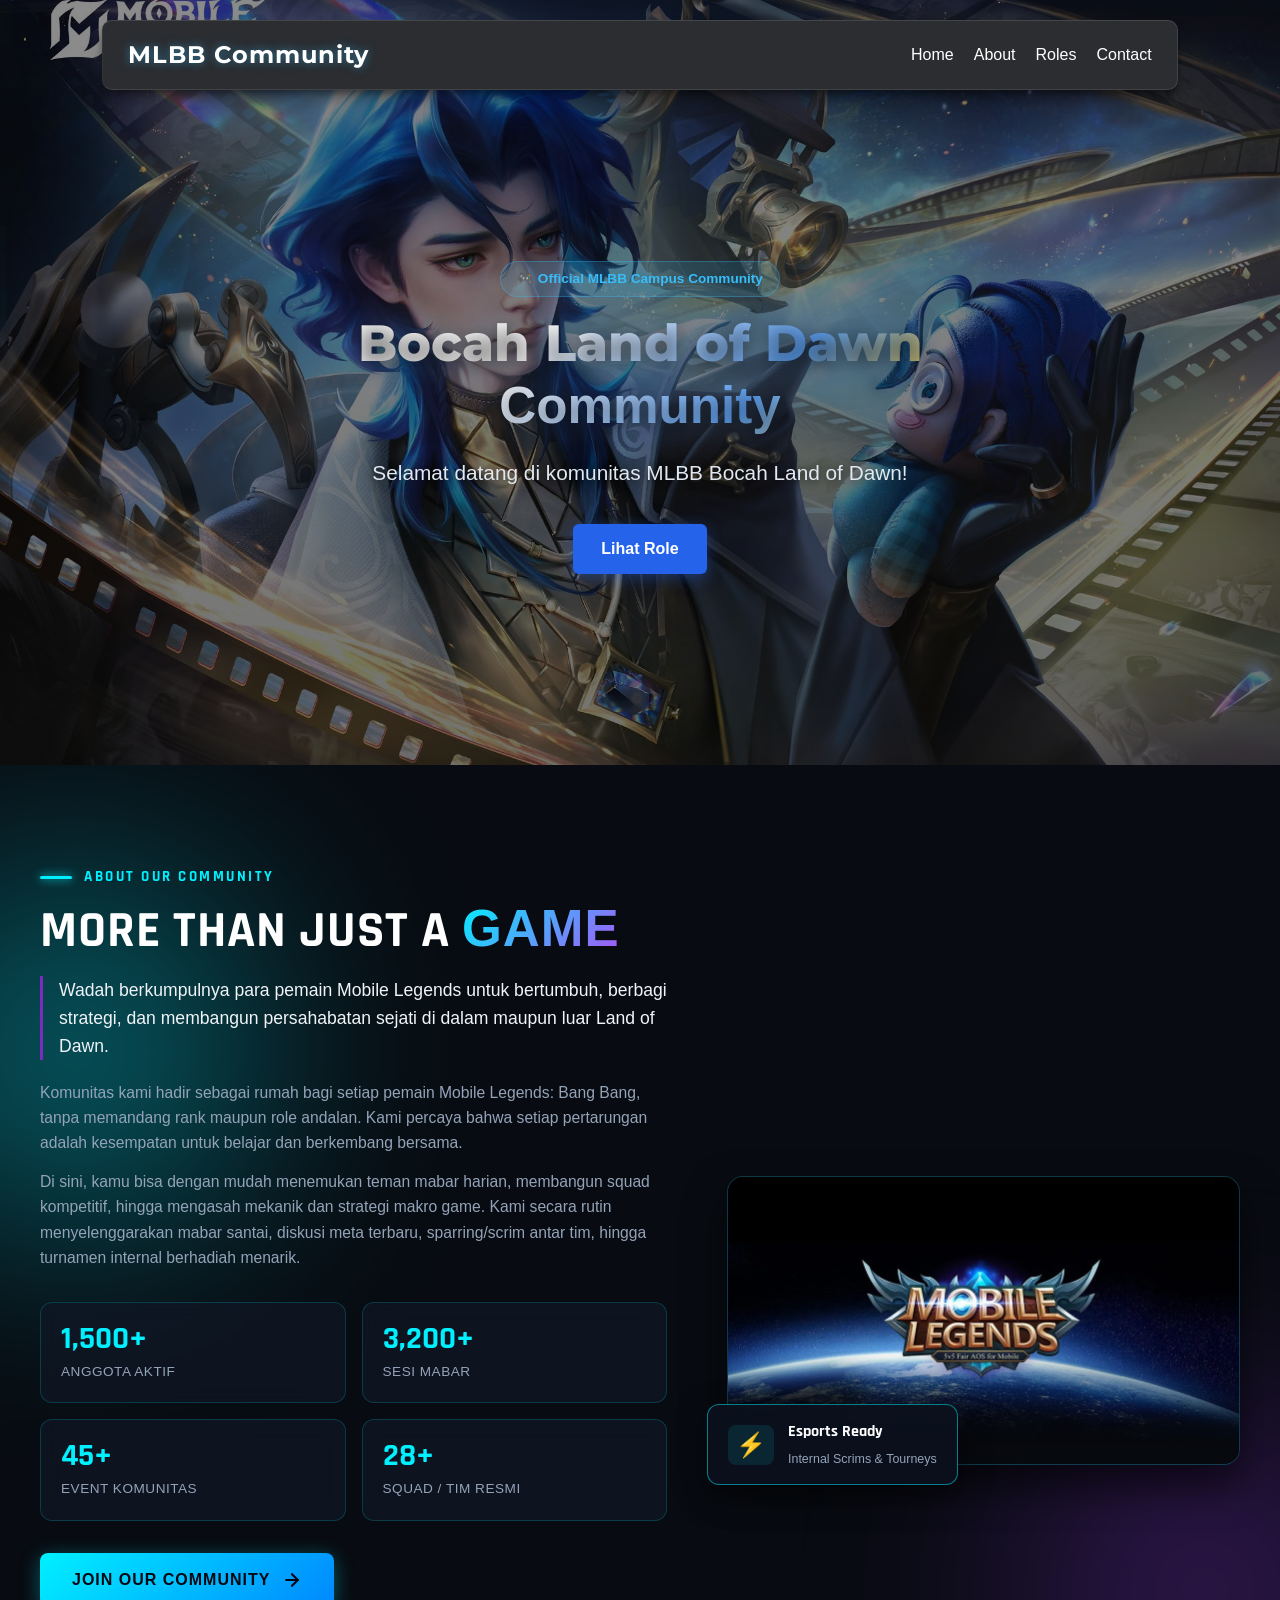
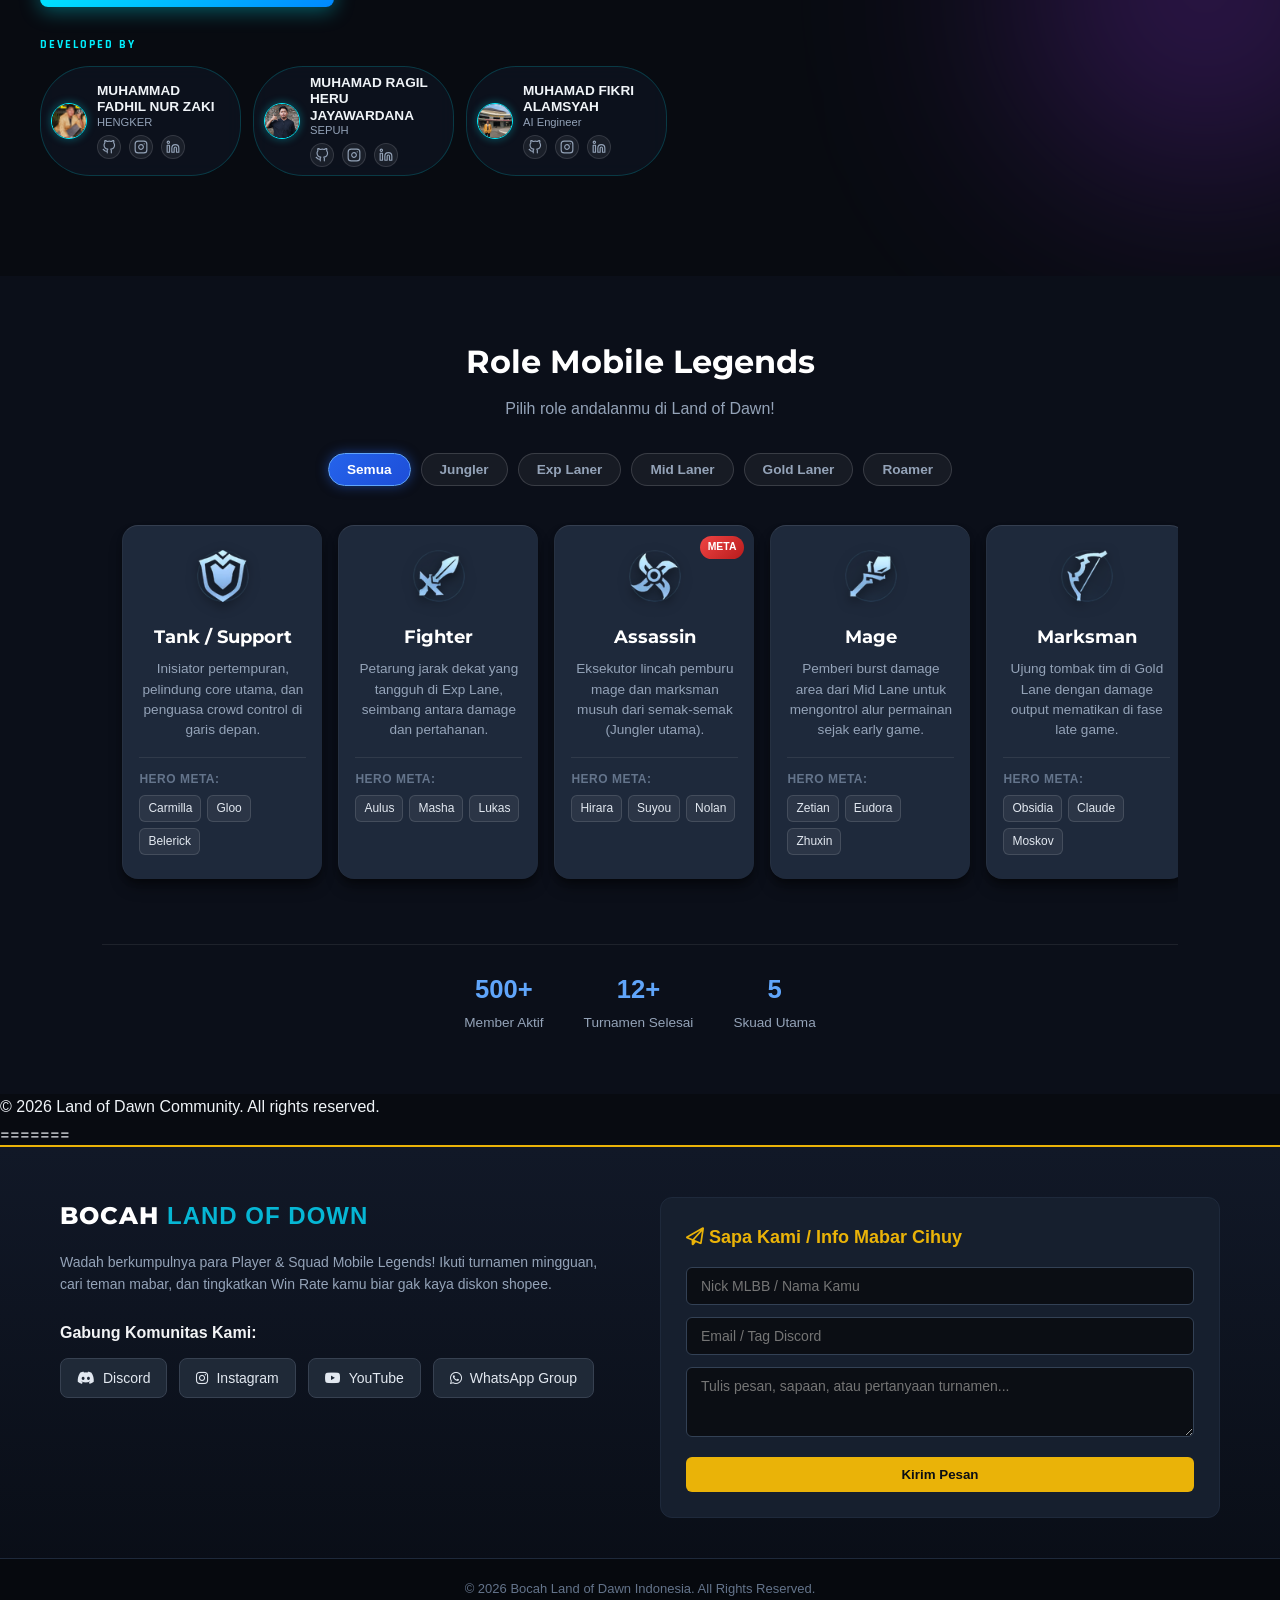
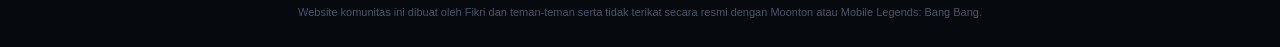
==== commit 3fd9ad03: "chore: pembersihan file temporary dan folder ganda" ====
--- a/index.html
+++ b/index.html
@@ -123,6 +123,115 @@
               </svg>
             </a>
           </div>
+          <!-- Credit 3 Developer -->
+            <div class="ml-about__team">
+            <span class="ml-about__team-label">DEVELOPED BY</span>
+            <div class="ml-about__team-grid">
+
+                <!-- Developer 1 -->
+               <div class="ml-about__author">
+                  <img src="foto/dev1.jpg" alt="Foto Dev 1" class="ml-about__author-img">
+                  <div class="ml-about__author-info">
+                    <strong class="ml-about__author-name">MUHAMMAD FADHIL NUR ZAKI</strong>
+                    <span class="ml-about__author-role">HENGKER</span>
+                    <!-- Ikon Sosial Media -->
+                    <div class="ml-about__author-socials">
+                      <!-- GitHub -->
+                      <a href="https://github.com/Zakizakk" target="_blank" rel="noopener noreferrer" title="GitHub" class="ml-about__social-link">
+                        <svg width="14" height="14" viewBox="0 0 24 24" fill="none" stroke="currentColor" stroke-width="2" stroke-linecap="round" stroke-linejoin="round">
+                          <path d="M9 19c-5 1.5-5-2.5-7-3m14 6v-3.87a3.37 3.37 0 0 0-.94-2.61c3.14-.35 6.44-1.54 6.44-7A5.44 5.44 0 0 0 20 4.77 5.07 5.07 0 0 0 19.91 1S18.73.65 16 2.48a13.38 13.38 0 0 0-7 0C6.27.65 5.09 1 5.09 1A5.07 5.07 0 0 0 5 4.77a5.44 5.44 0 0 0-1.5 3.78c0 5.42 3.3 6.61 6.44 7A3.37 3.37 0 0 0 9 18.13V22"></path>
+                        </svg>
+                      </a>
+                      <!-- Instagram -->
+                      <a href="https://www.instagram.com/fadhil_nzk?vrfl=YnlnaWh5eHZucHJ5" target="_blank" rel="noopener noreferrer" title="Instagram" class="ml-about__social-link">
+                        <svg width="14" height="14" viewBox="0 0 24 24" fill="none" stroke="currentColor" stroke-width="2" stroke-linecap="round" stroke-linejoin="round">
+                          <rect x="2" y="2" width="20" height="20" rx="5" ry="5"></rect>
+                          <path d="M16 11.37A4 4 0 1 1 12.63 8 4 4 0 0 1 16 11.37z"></path>
+                          <line x1="17.5" y1="6.5" x2="17.51" y2="6.5"></line>
+                        </svg>
+                      </a>
+                      <!-- LinkedIn -->
+                      <a href="https://www.linkedin.com/in/muhammad-fadhil-nur-zaki-a374b1425?utm_source=share_via&utm_content=profile&utm_medium=member_android" target="_blank" rel="noopener noreferrer" title="LinkedIn" class="ml-about__social-link">
+                        <svg width="14" height="14" viewBox="0 0 24 24" fill="none" stroke="currentColor" stroke-width="2" stroke-linecap="round" stroke-linejoin="round">
+                          <path d="M16 8a6 6 0 0 1 6 6v7h-4v-7a2 2 0 0 0-2-2 2 2 0 0 0-2 2v7h-4v-7a6 6 0 0 1 6-6z"></path>
+                          <rect x="2" y="9" width="4" height="12"></rect>
+                          <circle cx="4" cy="4" r="2"></circle>
+                        </svg>
+                      </a>
+                    </div>
+                  </div>
+                </div>
+
+                <!-- Developer 2 -->
+                <div class="ml-about__author">
+                  <img src="foto/dev2.jpg" alt="Foto Dev 2" class="ml-about__author-img">
+                  <div class="ml-about__author-info">
+                      <strong class="ml-about__author-name">MUHAMAD RAGIL HERU JAYAWARDANA</strong>
+                      <span class="ml-about__author-role">SEPUH</span>
+                      <!-- Ikon Sosial Media -->
+                    <div class="ml-about__author-socials">
+                      <!-- GitHub -->
+                      <a href="https://github.com/Muraru14" target="_blank" rel="noopener noreferrer" title="GitHub" class="ml-about__social-link">
+                        <svg width="14" height="14" viewBox="0 0 24 24" fill="none" stroke="currentColor" stroke-width="2" stroke-linecap="round" stroke-linejoin="round">
+                          <path d="M9 19c-5 1.5-5-2.5-7-3m14 6v-3.87a3.37 3.37 0 0 0-.94-2.61c3.14-.35 6.44-1.54 6.44-7A5.44 5.44 0 0 0 20 4.77 5.07 5.07 0 0 0 19.91 1S18.73.65 16 2.48a13.38 13.38 0 0 0-7 0C6.27.65 5.09 1 5.09 1A5.07 5.07 0 0 0 5 4.77a5.44 5.44 0 0 0-1.5 3.78c0 5.42 3.3 6.61 6.44 7A3.37 3.37 0 0 0 9 18.13V22"></path>
+                        </svg>
+                      </a>
+                      <!-- Instagram -->
+                      <a href=" https://www.instagram.com/ohmygillzz?obrf=MWMxbHpxNzVvamJ2Mg==" target="_blank" rel="noopener noreferrer" title="Instagram" class="ml-about__social-link">
+                        <svg width="14" height="14" viewBox="0 0 24 24" fill="none" stroke="currentColor" stroke-width="2" stroke-linecap="round" stroke-linejoin="round">
+                          <rect x="2" y="2" width="20" height="20" rx="5" ry="5"></rect>
+                          <path d="M16 11.37A4 4 0 1 1 12.63 8 4 4 0 0 1 16 11.37z"></path>
+                          <line x1="17.5" y1="6.5" x2="17.51" y2="6.5"></line>
+                        </svg>
+                      </a>
+                      <!-- LinkedIn -->
+                      <a href=" https://www.linkedin.com/in/muhamad-ragil-heru-jayawardana-193401423?utm_source=share_via&utm_content=profile&utm_medium=member_android" target="_blank" rel="noopener noreferrer" title="LinkedIn" class="ml-about__social-link">
+                        <svg width="14" height="14" viewBox="0 0 24 24" fill="none" stroke="currentColor" stroke-width="2" stroke-linecap="round" stroke-linejoin="round">
+                          <path d="M16 8a6 6 0 0 1 6 6v7h-4v-7a2 2 0 0 0-2-2 2 2 0 0 0-2 2v7h-4v-7a6 6 0 0 1 6-6z"></path>
+                          <rect x="2" y="9" width="4" height="12"></rect>
+                          <circle cx="4" cy="4" r="2"></circle>
+                        </svg>
+                      </a>
+                    </div>
+                  </div>
+                </div>
+
+                <!-- Developer 3 -->
+                <div class="ml-about__author">
+                  <img src="foto/dev3.jpg" alt="Foto Dev 3" class="ml-about__author-img">
+                  <div class="ml-about__author-info">
+                      <strong class="ml-about__author-name">MUHAMAD FIKRI ALAMSYAH</strong>
+                      <span class="ml-about__author-role">AI Engineer</span>
+                      <!-- Ikon Sosial Media -->
+                    <div class="ml-about__author-socials">
+                      <!-- GitHub -->
+                      <a href="https://github.com/babikriukkkk" target="_blank" rel="noopener noreferrer" title="GitHub" class="ml-about__social-link">
+                        <svg width="14" height="14" viewBox="0 0 24 24" fill="none" stroke="currentColor" stroke-width="2" stroke-linecap="round" stroke-linejoin="round">
+                          <path d="M9 19c-5 1.5-5-2.5-7-3m14 6v-3.87a3.37 3.37 0 0 0-.94-2.61c3.14-.35 6.44-1.54 6.44-7A5.44 5.44 0 0 0 20 4.77 5.07 5.07 0 0 0 19.91 1S18.73.65 16 2.48a13.38 13.38 0 0 0-7 0C6.27.65 5.09 1 5.09 1A5.07 5.07 0 0 0 5 4.77a5.44 5.44 0 0 0-1.5 3.78c0 5.42 3.3 6.61 6.44 7A3.37 3.37 0 0 0 9 18.13V22"></path>
+                        </svg>
+                      </a>
+                      <!-- Instagram -->
+                      <a href="https://www.instagram.com/alammm.f?srtk=bDNxdW9xM2NiYmE1" target="_blank" rel="noopener noreferrer" title="Instagram" class="ml-about__social-link">
+                        <svg width="14" height="14" viewBox="0 0 24 24" fill="none" stroke="currentColor" stroke-width="2" stroke-linecap="round" stroke-linejoin="round">
+                          <rect x="2" y="2" width="20" height="20" rx="5" ry="5"></rect>
+                          <path d="M16 11.37A4 4 0 1 1 12.63 8 4 4 0 0 1 16 11.37z"></path>
+                          <line x1="17.5" y1="6.5" x2="17.51" y2="6.5"></line>
+                        </svg>
+                      </a>
+                      <!-- LinkedIn -->
+                      <a href="https://www.linkedin.com/in/muhamad-fikri-alamsyah-17a15031b?utm_source=share_via&utm_content=profile&utm_medium=member_android" target="_blank" rel="noopener noreferrer" title="LinkedIn" class="ml-about__social-link">
+                        <svg width="14" height="14" viewBox="0 0 24 24" fill="none" stroke="currentColor" stroke-width="2" stroke-linecap="round" stroke-linejoin="round">
+                          <path d="M16 8a6 6 0 0 1 6 6v7h-4v-7a2 2 0 0 0-2-2 2 2 0 0 0-2 2v7h-4v-7a6 6 0 0 1 6-6z"></path>
+                          <rect x="2" y="9" width="4" height="12"></rect>
+                          <circle cx="4" cy="4" r="2"></circle>
+                        </svg>
+                      </a>
+                    </div>
+                  </div>
+                </div>
+
+            </div>
+            </div>
 
         </div>
 
@@ -131,8 +240,8 @@
           <div class="ml-about__image-wrapper">
             <div class="ml-about__image-frame">
               <!-- Sumber Gambar: Unsplash Esports/Gaming Setup Legal -->
-              <img src="https://images.unsplash.com/photo-1542751371-adc38448a05e?q=80&w=1000&auto=format&fit=crop" 
-                   alt="Suasana Komunitas Esports Mobile Legends" 
+              <img src="foto/mlbb.jpg" 
+                   alt="Mobile Legends" 
                    class="ml-about__image" 
                    loading="lazy">
               <div class="ml-about__image-overlay"></div>
--- a/style.css
+++ b/style.css
@@ -1025,4 +1025,114 @@
     left: auto;
     margin-top: 16px;
   }
+}
+/* ==================== DEVELOPER CREDIT (3 PEOPLE) ==================== */
+.ml-about__team {
+  margin-top: 28px;
+}
+
+.ml-about__team-label {
+  display: block;
+  font-family: var(--ml-font-heading);
+  font-size: 0.75rem;
+  font-weight: 700;
+  letter-spacing: 2px;
+  color: var(--ml-accent-blue);
+  text-transform: uppercase;
+  margin-bottom: 12px;
+}
+
+/* Grid Flexbox agar 3 developer tersusun rapi */
+.ml-about__team-grid {
+  display: flex;
+  flex-wrap: wrap;
+  gap: 12px;
+}
+
+.ml-about__author {
+  display: inline-flex;
+  align-items: center;
+  gap: 10px;
+  padding: 8px 16px 8px 10px;
+  background: rgba(16, 23, 38, 0.6);
+  border: 1px solid var(--ml-border-color);
+  border-radius: 50px;
+  backdrop-filter: blur(8px);
+  transition: var(--ml-transition);
+  flex: 1 1 calc(33.333% - 12px); /* Tampil 3 kolom di layar lebar */
+  min-width: 150px; /* Batas minimum lebar per-kartu di layar HP */
+}
+
+.ml-about__author:hover {
+  border-color: var(--ml-accent-blue);
+  box-shadow: 0 0 15px var(--ml-accent-glow);
+  transform: translateY(-2px);
+}
+
+.ml-about__author-avatar {
+  width: 32px;
+  height: 32px;
+  border-radius: 50%;
+  background: linear-gradient(135deg, var(--ml-accent-blue) 0%, var(--ml-accent-purple) 100%);
+  display: flex;
+  align-items: center;
+  justify-content: center;
+  color: #040810;
+  flex-shrink: 0;
+}
+
+.ml-about__author-info {
+  display: flex;
+  flex-direction: column;
+  line-height: 1.2;
+}
+
+.ml-about__author-name {
+  font-size: 0.85rem;
+  font-weight: 600;
+  color: var(--ml-text-primary);
+}
+
+.ml-about__author-role {
+  font-size: 0.7rem;
+  color: var(--ml-text-secondary);
+}
+.ml-about__author-img {
+  width: 36px;
+  height: 36px;
+  border-radius: 50%;
+  object-fit: cover; 
+  border: 1.5px solid var(--ml-accent-blue);
+  box-shadow: 0 0 8px var(--ml-accent-glow);
+  flex-shrink: 0;
+}
+
+.ml-about__author-socials {
+  display: flex;
+  align-items: center;
+  gap: 8px;
+  margin-top: 6px;
+}
+
+
+.ml-about__social-link {
+  display: inline-flex;
+  align-items: center;
+  justify-content: center;
+  width: 24px;
+  height: 24px;
+  border-radius: 50%;
+  background: rgba(255, 255, 255, 0.06);
+  border: 1px solid rgba(255, 255, 255, 0.12);
+  color: var(--ml-text-secondary);
+  transition: var(--ml-transition);
+  text-decoration: none;
+}
+
+.ml-about__social-link:hover {
+  color: var(--ml-accent-blue);
+  border-color: var(--ml-accent-blue);
+  background: rgba(0, 240, 255, 0.12);
+  transform: translateY(-2px);
+  box-shadow: 0 0 8px var(--ml-accent-glow);
 }
--- a/style.css
+++ b/style.css
@@ -1025,4 +1025,114 @@
     left: auto;
     margin-top: 16px;
   }
+}
+/* ==================== DEVELOPER CREDIT (3 PEOPLE) ==================== */
+.ml-about__team {
+  margin-top: 28px;
+}
+
+.ml-about__team-label {
+  display: block;
+  font-family: var(--ml-font-heading);
+  font-size: 0.75rem;
+  font-weight: 700;
+  letter-spacing: 2px;
+  color: var(--ml-accent-blue);
+  text-transform: uppercase;
+  margin-bottom: 12px;
+}
+
+/* Grid Flexbox agar 3 developer tersusun rapi */
+.ml-about__team-grid {
+  display: flex;
+  flex-wrap: wrap;
+  gap: 12px;
+}
+
+.ml-about__author {
+  display: inline-flex;
+  align-items: center;
+  gap: 10px;
+  padding: 8px 16px 8px 10px;
+  background: rgba(16, 23, 38, 0.6);
+  border: 1px solid var(--ml-border-color);
+  border-radius: 50px;
+  backdrop-filter: blur(8px);
+  transition: var(--ml-transition);
+  flex: 1 1 calc(33.333% - 12px); /* Tampil 3 kolom di layar lebar */
+  min-width: 150px; /* Batas minimum lebar per-kartu di layar HP */
+}
+
+.ml-about__author:hover {
+  border-color: var(--ml-accent-blue);
+  box-shadow: 0 0 15px var(--ml-accent-glow);
+  transform: translateY(-2px);
+}
+
+.ml-about__author-avatar {
+  width: 32px;
+  height: 32px;
+  border-radius: 50%;
+  background: linear-gradient(135deg, var(--ml-accent-blue) 0%, var(--ml-accent-purple) 100%);
+  display: flex;
+  align-items: center;
+  justify-content: center;
+  color: #040810;
+  flex-shrink: 0;
+}
+
+.ml-about__author-info {
+  display: flex;
+  flex-direction: column;
+  line-height: 1.2;
+}
+
+.ml-about__author-name {
+  font-size: 0.85rem;
+  font-weight: 600;
+  color: var(--ml-text-primary);
+}
+
+.ml-about__author-role {
+  font-size: 0.7rem;
+  color: var(--ml-text-secondary);
+}
+.ml-about__author-img {
+  width: 36px;
+  height: 36px;
+  border-radius: 50%;
+  object-fit: cover; 
+  border: 1.5px solid var(--ml-accent-blue);
+  box-shadow: 0 0 8px var(--ml-accent-glow);
+  flex-shrink: 0;
+}
+
+.ml-about__author-socials {
+  display: flex;
+  align-items: center;
+  gap: 8px;
+  margin-top: 6px;
+}
+
+
+.ml-about__social-link {
+  display: inline-flex;
+  align-items: center;
+  justify-content: center;
+  width: 24px;
+  height: 24px;
+  border-radius: 50%;
+  background: rgba(255, 255, 255, 0.06);
+  border: 1px solid rgba(255, 255, 255, 0.12);
+  color: var(--ml-text-secondary);
+  transition: var(--ml-transition);
+  text-decoration: none;
+}
+
+.ml-about__social-link:hover {
+  color: var(--ml-accent-blue);
+  border-color: var(--ml-accent-blue);
+  background: rgba(0, 240, 255, 0.12);
+  transform: translateY(-2px);
+  box-shadow: 0 0 8px var(--ml-accent-glow);
 }
--- a/style.css
+++ b/style.css
@@ -1025,4 +1025,114 @@
     left: auto;
     margin-top: 16px;
   }
+}
+/* ==================== DEVELOPER CREDIT (3 PEOPLE) ==================== */
+.ml-about__team {
+  margin-top: 28px;
+}
+
+.ml-about__team-label {
+  display: block;
+  font-family: var(--ml-font-heading);
+  font-size: 0.75rem;
+  font-weight: 700;
+  letter-spacing: 2px;
+  color: var(--ml-accent-blue);
+  text-transform: uppercase;
+  margin-bottom: 12px;
+}
+
+/* Grid Flexbox agar 3 developer tersusun rapi */
+.ml-about__team-grid {
+  display: flex;
+  flex-wrap: wrap;
+  gap: 12px;
+}
+
+.ml-about__author {
+  display: inline-flex;
+  align-items: center;
+  gap: 10px;
+  padding: 8px 16px 8px 10px;
+  background: rgba(16, 23, 38, 0.6);
+  border: 1px solid var(--ml-border-color);
+  border-radius: 50px;
+  backdrop-filter: blur(8px);
+  transition: var(--ml-transition);
+  flex: 1 1 calc(33.333% - 12px); /* Tampil 3 kolom di layar lebar */
+  min-width: 150px; /* Batas minimum lebar per-kartu di layar HP */
+}
+
+.ml-about__author:hover {
+  border-color: var(--ml-accent-blue);
+  box-shadow: 0 0 15px var(--ml-accent-glow);
+  transform: translateY(-2px);
+}
+
+.ml-about__author-avatar {
+  width: 32px;
+  height: 32px;
+  border-radius: 50%;
+  background: linear-gradient(135deg, var(--ml-accent-blue) 0%, var(--ml-accent-purple) 100%);
+  display: flex;
+  align-items: center;
+  justify-content: center;
+  color: #040810;
+  flex-shrink: 0;
+}
+
+.ml-about__author-info {
+  display: flex;
+  flex-direction: column;
+  line-height: 1.2;
+}
+
+.ml-about__author-name {
+  font-size: 0.85rem;
+  font-weight: 600;
+  color: var(--ml-text-primary);
+}
+
+.ml-about__author-role {
+  font-size: 0.7rem;
+  color: var(--ml-text-secondary);
+}
+.ml-about__author-img {
+  width: 36px;
+  height: 36px;
+  border-radius: 50%;
+  object-fit: cover; 
+  border: 1.5px solid var(--ml-accent-blue);
+  box-shadow: 0 0 8px var(--ml-accent-glow);
+  flex-shrink: 0;
+}
+
+.ml-about__author-socials {
+  display: flex;
+  align-items: center;
+  gap: 8px;
+  margin-top: 6px;
+}
+
+
+.ml-about__social-link {
+  display: inline-flex;
+  align-items: center;
+  justify-content: center;
+  width: 24px;
+  height: 24px;
+  border-radius: 50%;
+  background: rgba(255, 255, 255, 0.06);
+  border: 1px solid rgba(255, 255, 255, 0.12);
+  color: var(--ml-text-secondary);
+  transition: var(--ml-transition);
+  text-decoration: none;
+}
+
+.ml-about__social-link:hover {
+  color: var(--ml-accent-blue);
+  border-color: var(--ml-accent-blue);
+  background: rgba(0, 240, 255, 0.12);
+  transform: translateY(-2px);
+  box-shadow: 0 0 8px var(--ml-accent-glow);
 }
